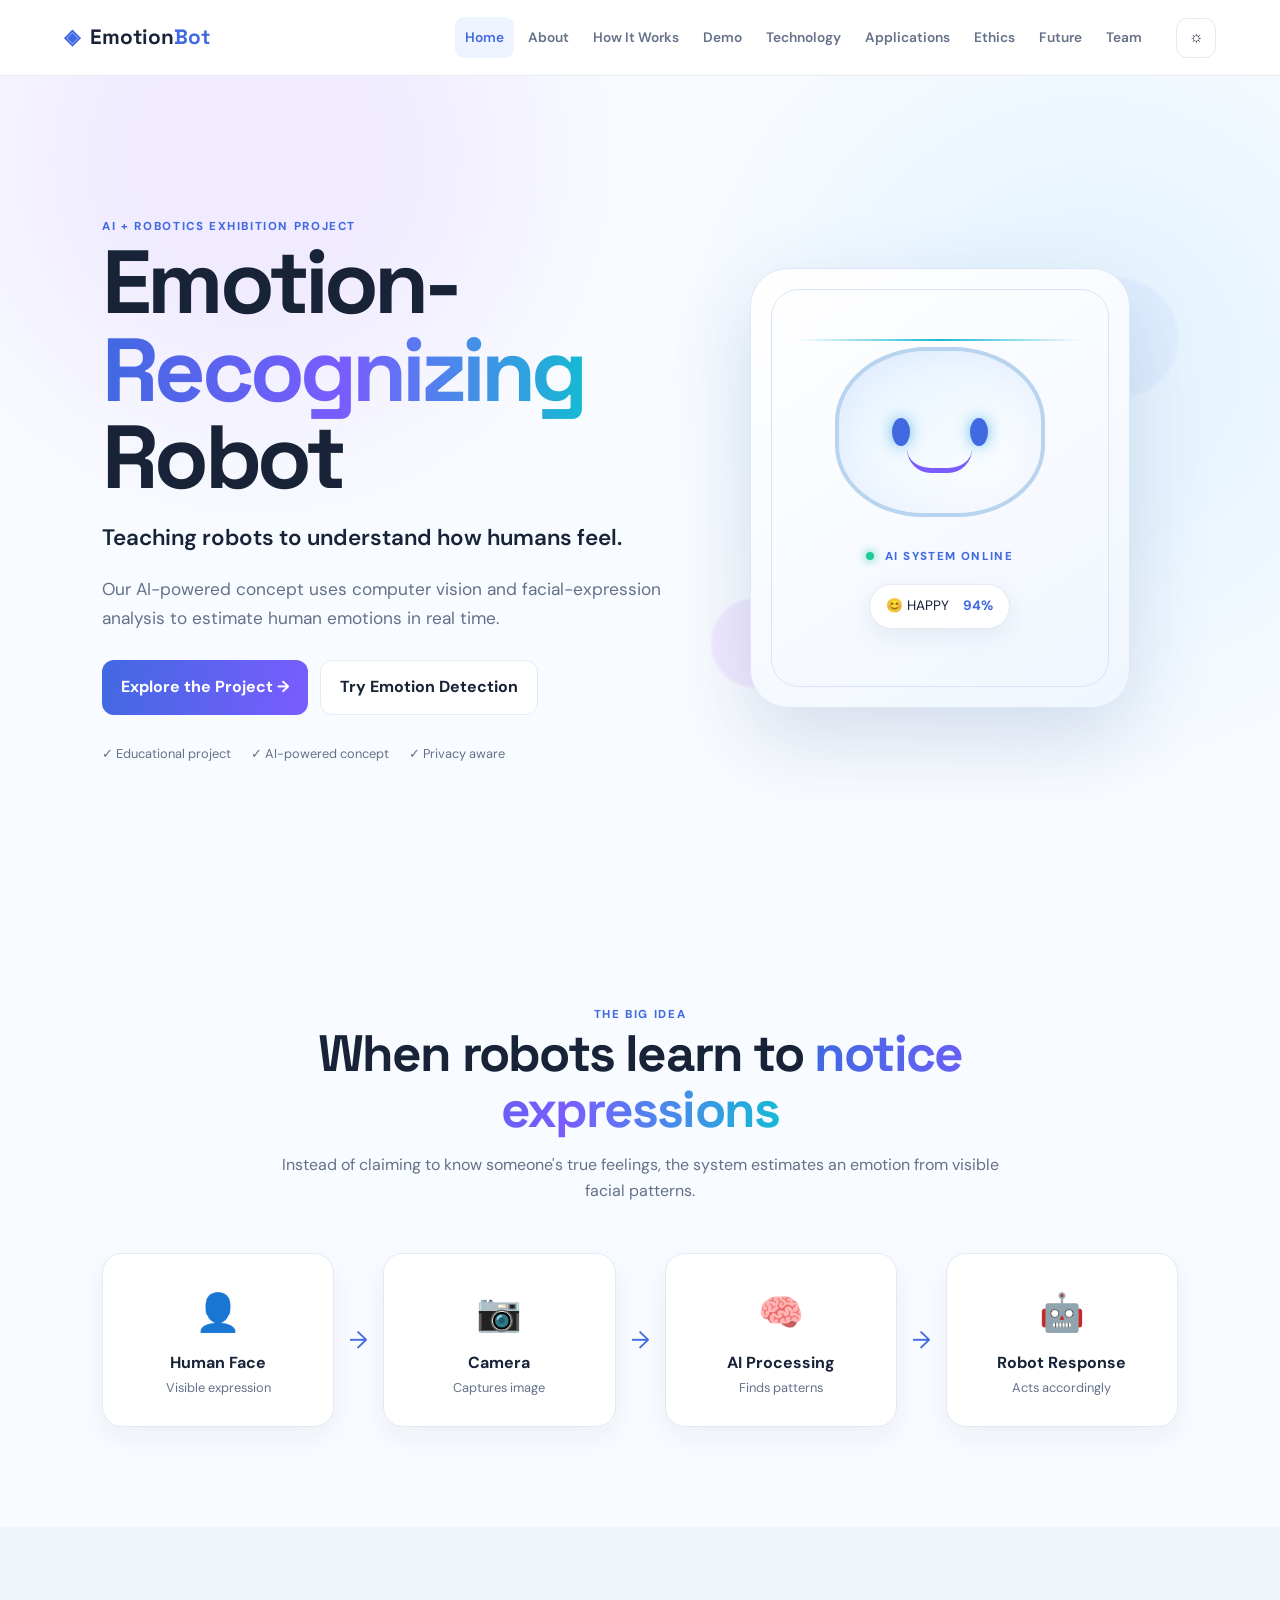
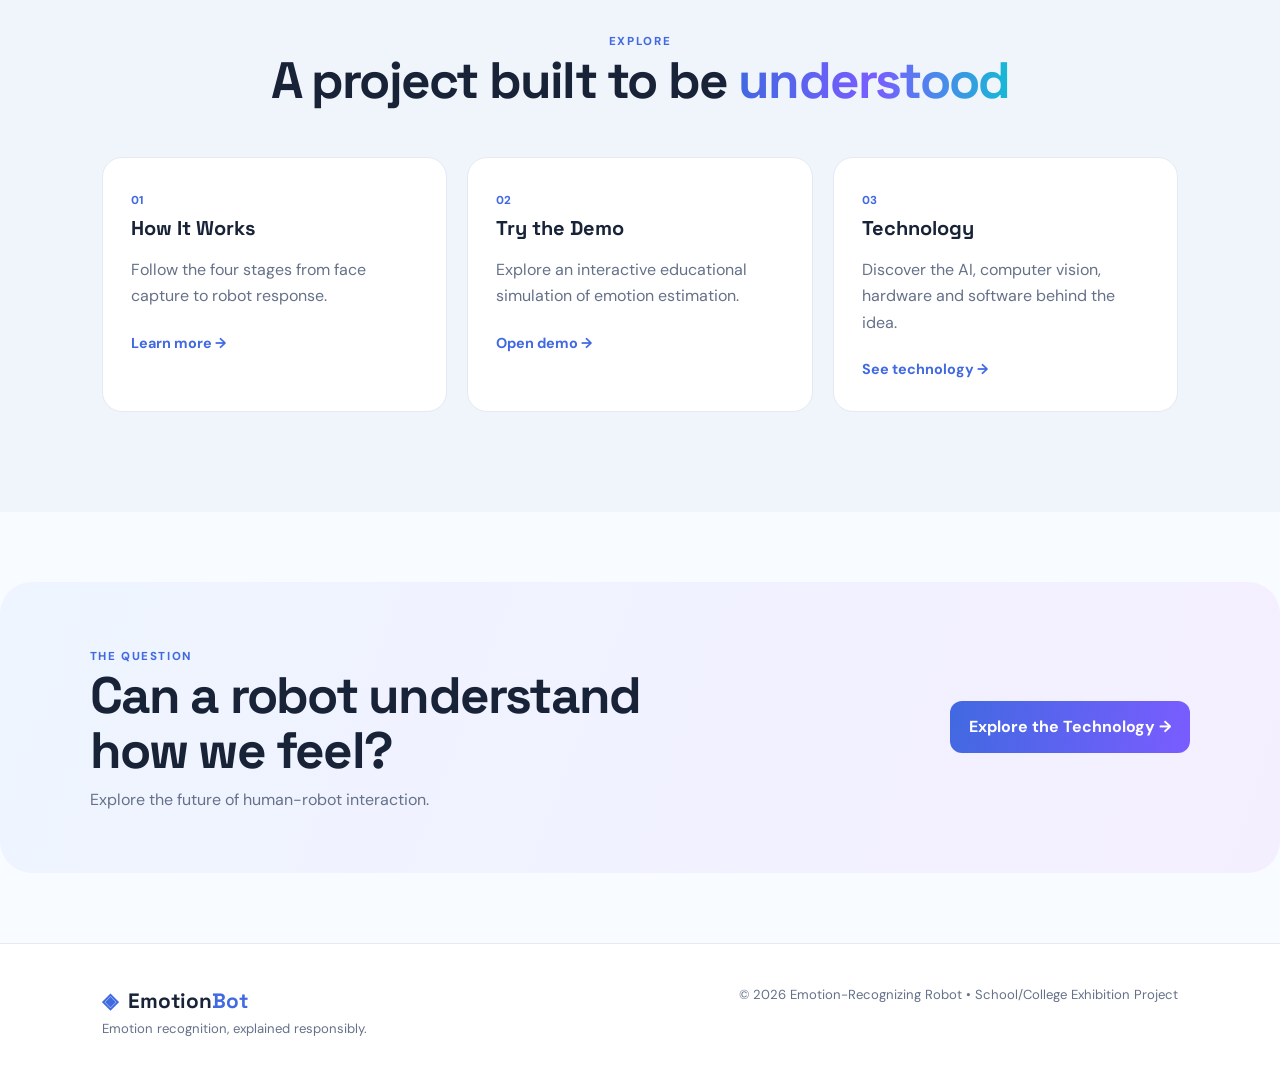
==== index.html @ 573fa881 "Add files via upload" ====
<!DOCTYPE html>
<html lang="en">
<head>
<meta charset="UTF-8">
<meta name="viewport" content="width=device-width, initial-scale=1.0">
<title>Emotion-Recognizing Robot | Home</title>
<link rel="stylesheet" href="css/style.css">
</head>
<body>
<div id="loader"><div class="loader-robot">🤖</div><p>Initializing AI system...</p></div>
<header class="navbar">
  <a class="logo" href="index.html"><span>◈</span> Emotion<span>Bot</span></a>
  <button class="menu-btn" aria-label="Open menu">☰</button>
  <nav>
    <a class="active" href="index.html">Home</a>
    <a href="about.html">About</a>
    <a href="how-it-works.html">How It Works</a>
    <a href="demo.html">Demo</a>
    <a href="technology.html">Technology</a>
    <a href="applications.html">Applications</a>
    <a href="ethics.html">Ethics</a>
    <a href="future.html">Future</a>
    <a href="team.html">Team</a>
  </nav>
  <button id="themeToggle" class="icon-btn" title="Toggle theme">☼</button>
</header>

<main>
<section class="hero">
  <div class="hero-copy reveal">
    <span class="eyebrow">AI + ROBOTICS EXHIBITION PROJECT</span>
    <h1>Emotion-<span>Recognizing</span><br>Robot</h1>
    <p class="hero-subtitle">Teaching robots to understand how humans feel.</p>
    <p>Our AI-powered concept uses computer vision and facial-expression analysis to estimate human emotions in real time.</p>
    <div class="actions">
      <a class="btn primary" href="about.html">Explore the Project →</a>
      <a class="btn secondary" href="demo.html">Try Emotion Detection</a>
    </div>
    <div class="trust-row"><span>✓ Educational project</span><span>✓ AI-powered concept</span><span>✓ Privacy aware</span></div>
  </div>
  <div class="hero-visual reveal">
    <div class="orb orb1"></div><div class="orb orb2"></div>
    <div class="robot-card">
      <div class="scan-line"></div>
      <div class="robot-face"><div class="eye"></div><div class="eye"></div><div class="mouth"></div></div>
      <div class="robot-status"><span class="pulse"></span> AI SYSTEM ONLINE</div>
      <div class="emotion-chip">😊 HAPPY <b>94%</b></div>
    </div>
  </div>
</section>

<section class="section">
  <div class="section-heading reveal"><span class="eyebrow">THE BIG IDEA</span><h2>When robots learn to <span>notice expressions</span></h2><p>Instead of claiming to know someone's true feelings, the system estimates an emotion from visible facial patterns.</p></div>
  <div class="flow reveal">
    <div class="flow-item"><div class="flow-icon">👤</div><b>Human Face</b><small>Visible expression</small></div><div class="flow-arrow">→</div>
    <div class="flow-item"><div class="flow-icon">📷</div><b>Camera</b><small>Captures image</small></div><div class="flow-arrow">→</div>
    <div class="flow-item"><div class="flow-icon">🧠</div><b>AI Processing</b><small>Finds patterns</small></div><div class="flow-arrow">→</div>
    <div class="flow-item"><div class="flow-icon">🤖</div><b>Robot Response</b><small>Acts accordingly</small></div>
  </div>
</section>

<section class="section tinted">
  <div class="section-heading reveal"><span class="eyebrow">EXPLORE</span><h2>A project built to be <span>understood</span></h2></div>
  <div class="card-grid three">
    <a class="feature-card reveal" href="how-it-works.html"><span class="card-number">01</span><h3>How It Works</h3><p>Follow the four stages from face capture to robot response.</p><span class="learn">Learn more →</span></a>
    <a class="feature-card reveal" href="demo.html"><span class="card-number">02</span><h3>Try the Demo</h3><p>Explore an interactive educational simulation of emotion estimation.</p><span class="learn">Open demo →</span></a>
    <a class="feature-card reveal" href="technology.html"><span class="card-number">03</span><h3>Technology</h3><p>Discover the AI, computer vision, hardware and software behind the idea.</p><span class="learn">See technology →</span></a>
  </div>
</section>

<section class="cta reveal">
  <div><span class="eyebrow">THE QUESTION</span><h2>Can a robot understand<br>how we feel?</h2><p>Explore the future of human-robot interaction.</p></div>
  <a class="btn primary" href="technology.html">Explore the Technology →</a>
</section>
</main>
<footer><div><a class="logo" href="index.html"><span>◈</span> Emotion<span>Bot</span></a><p>Emotion recognition, explained responsibly.</p></div><p>© 2026 Emotion-Recognizing Robot • School/College Exhibition Project</p></footer>
<button id="topBtn" class="top-btn">↑</button>
<script src="js/script.js"></script>
</body>
</html>
---- css/style.css ----
@import url('https://fonts.googleapis.com/css2?family=DM+Sans:wght@400;500;600;700&family=Space+Grotesk:wght@500;600;700&display=swap');
:root{--bg:#f8fbff;--surface:#fff;--text:#182338;--muted:#657189;--line:#e4eaf3;--primary:#4169e1;--secondary:#7a5cff;--cyan:#16b9d4;--soft:#eef4ff;--shadow:0 18px 50px rgba(34,57,92,.10)}
*{box-sizing:border-box;margin:0;padding:0}html{scroll-behavior:smooth}body{font-family:'DM Sans',sans-serif;background:var(--bg);color:var(--text);line-height:1.65}a{text-decoration:none;color:inherit}button{font:inherit}h1,h2,h3,.logo{font-family:'Space Grotesk',sans-serif}h1{font-size:clamp(3rem,7vw,6.3rem);line-height:.98;letter-spacing:-.055em}h2{font-size:clamp(2rem,4vw,3.3rem);line-height:1.08;letter-spacing:-.035em}h3{font-size:1.25rem}.logo{font-weight:700;font-size:1.3rem;white-space:nowrap}.logo span:first-child{color:var(--primary);margin-right:5px}.logo span:last-child{color:var(--primary)}.navbar{height:76px;background:rgba(255,255,255,.88);backdrop-filter:blur(15px);border-bottom:1px solid var(--line);display:flex;align-items:center;gap:24px;padding:0 5%;position:sticky;top:0;z-index:50}.navbar nav{display:flex;gap:4px;align-items:center;margin-left:auto}.navbar nav a{font-size:.86rem;font-weight:600;padding:9px 10px;border-radius:9px;color:var(--muted)}.navbar nav a:hover,.navbar nav a.active{color:var(--primary);background:var(--soft)}.icon-btn,.menu-btn{border:1px solid var(--line);background:var(--surface);width:40px;height:40px;border-radius:11px;cursor:pointer;color:var(--text)}.menu-btn{display:none}.hero{min-height:calc(100vh - 76px);display:grid;grid-template-columns:1.08fr .92fr;align-items:center;gap:40px;padding:75px 8%;overflow:hidden;background:radial-gradient(circle at 85% 35%,#e8f5ff 0 12%,transparent 35%),radial-gradient(circle at 20% 10%,#f0ebff 0 10%,transparent 30%)}.hero h1 span,.page-hero h1 span,h2 span{background:linear-gradient(90deg,var(--primary),var(--secondary),var(--cyan));-webkit-background-clip:text;color:transparent}.hero-copy>p{max-width:650px;color:var(--muted);font-size:1.08rem;margin:18px 0}.hero-subtitle{font-size:1.4rem!important;color:var(--text)!important;font-weight:600}.eyebrow{font-size:.72rem;font-weight:800;letter-spacing:.14em;color:var(--primary);display:inline-block}.actions{display:flex;gap:12px;flex-wrap:wrap;margin:28px 0}.btn{display:inline-flex;align-items:center;justify-content:center;padding:13px 19px;border-radius:12px;font-weight:700;border:1px solid var(--line);transition:.25s}.btn:hover{transform:translateY(-3px);box-shadow:var(--shadow)}.btn.primary{background:linear-gradient(100deg,var(--primary),var(--secondary));color:white;border:0}.btn.secondary{background:white;color:var(--text)}.trust-row{display:flex;gap:20px;flex-wrap:wrap;font-size:.8rem;color:var(--muted)}.hero-visual{min-height:500px;display:grid;place-items:center;position:relative}.robot-card{width:min(380px,85%);height:440px;background:linear-gradient(145deg,#fff,#f0f6ff);border:1px solid #dce7f7;border-radius:38px;box-shadow:0 30px 80px rgba(57,86,145,.18);position:relative;display:flex;flex-direction:column;align-items:center;justify-content:center;overflow:hidden}.robot-card:before{content:'';position:absolute;inset:20px;border:1px solid #d8e4f5;border-radius:28px}.scan-line{position:absolute;top:70px;width:75%;height:2px;background:linear-gradient(90deg,transparent,var(--cyan),transparent);animation:scan 3s infinite}.robot-face{width:210px;height:170px;border-radius:44% 44% 42% 42%;background:linear-gradient(145deg,#e6f3ff,#fff);border:4px solid #b8d4ef;display:flex;align-items:center;justify-content:center;gap:60px;position:relative;box-shadow:inset 0 0 40px rgba(65,105,225,.08)}.eye{width:18px;height:28px;border-radius:50%;background:var(--primary);box-shadow:0 0 15px #6bbde9}.mouth{position:absolute;width:65px;height:24px;border-bottom:5px solid var(--secondary);border-radius:0 0 50px 50px;bottom:40px}.robot-status{margin-top:30px;color:var(--primary);font-size:.72rem;font-weight:800;letter-spacing:.12em}.pulse{display:inline-block;width:8px;height:8px;background:#20c997;border-radius:50%;margin-right:7px;box-shadow:0 0 10px #20c997}.emotion-chip{margin-top:18px;background:white;border:1px solid var(--line);padding:10px 16px;border-radius:99px;box-shadow:0 8px 25px rgba(30,60,100,.08);font-size:.85rem}.emotion-chip b{color:var(--primary);margin-left:10px}.orb{position:absolute;border-radius:50%;filter:blur(1px);opacity:.55}.orb1{width:120px;height:120px;background:#d9e9ff;right:0;top:40px}.orb2{width:90px;height:90px;background:#eadcff;left:10px;bottom:50px}.section{padding:100px 8%;max-width:1500px;margin:auto}.tinted{max-width:none;background:#f0f5fc}.section-heading{text-align:center;max-width:760px;margin:0 auto 48px}.section-heading p{color:var(--muted);margin-top:15px}.flow{display:grid;grid-template-columns:1fr auto 1fr auto 1fr auto 1fr;align-items:center;gap:15px}.flow-item{text-align:center;background:white;border:1px solid var(--line);padding:28px 15px;border-radius:20px;box-shadow:0 10px 30px rgba(40,70,110,.06)}.flow-icon{font-size:2.3rem;margin-bottom:8px}.flow-item small{display:block;color:var(--muted);font-size:.8rem}.flow-arrow{font-size:1.5rem;color:var(--primary)}.card-grid{display:grid;gap:20px}.three{grid-template-columns:repeat(3,1fr)}.feature-card,.application-card{background:white;border:1px solid var(--line);border-radius:20px;padding:28px;transition:.25s}.feature-card:hover,.application-card:hover{transform:translateY(-6px);box-shadow:var(--shadow)}.card-number{color:var(--primary);font-size:.72rem;font-weight:800}.feature-card p,.application-card p{color:var(--muted);margin:12px 0 20px}.learn{font-weight:700;color:var(--primary);font-size:.9rem}.cta{max-width:1300px;margin:70px auto;padding:60px 7%;border-radius:32px;background:linear-gradient(110deg,#eef5ff,#f4efff);display:flex;align-items:center;justify-content:space-between;gap:30px}.cta p{color:var(--muted);margin-top:8px}.cta.compact{margin:0}.page-hero{padding:100px 8% 75px;text-align:center;background:radial-gradient(circle at 50% 0,#edf5ff,transparent 55%)}.page-hero p{max-width:700px;margin:20px auto 0;color:var(--muted);font-size:1.08rem}.two-col{display:grid;grid-template-columns:1fr 1fr;gap:70px;align-items:center}.illustration-panel{height:400px;border-radius:30px;background:linear-gradient(145deg,#edf7ff,#f5f0ff);display:grid;place-items:center;position:relative}.face-large{width:210px;height:210px;border:6px solid #8db8e0;border-radius:50%;font-size:9rem;color:var(--secondary);display:grid;place-items:center;line-height:.6}.face-label{position:absolute;bottom:25px;font-size:.7rem;letter-spacing:.15em;color:var(--primary);font-weight:800}.content p{color:var(--muted);margin:15px 0}.mini-stats{display:flex;gap:35px;margin-top:30px}.mini-stats b{display:block;font-size:2rem;color:var(--primary)}.mini-stats small{color:var(--muted)}.emotion-grid,.future-grid,.team-grid,.hardware-grid,.tech-grid{display:grid;grid-template-columns:repeat(3,1fr);gap:18px}.emotion-card,.future-card,.team-card,.tech-card{background:white;border:1px solid var(--line);padding:25px;border-radius:20px;transition:.25s}.emotion-card:hover,.future-card:hover,.team-card:hover,.tech-card:hover{transform:translateY(-5px);box-shadow:var(--shadow)}.emotion-card i{font-style:normal;font-size:2.5rem}.emotion-card p,.future-card p,.tech-card p,.team-card span{color:var(--muted);font-size:.9rem}.timeline{max-width:850px;margin:auto;position:relative}.timeline:before{content:'';position:absolute;left:42px;top:20px;bottom:20px;width:2px;background:linear-gradient(var(--primary),var(--secondary),var(--cyan))}.timeline-step{position:relative;display:grid;grid-template-columns:85px 1fr;gap:25px;padding:20px 0 50px}.step-icon{width:85px;height:85px;border-radius:24px;background:white;border:1px solid var(--line);display:grid;place-items:center;font-size:2rem;z-index:1;box-shadow:0 10px 25px rgba(40,70,110,.08)}.timeline-step span{font-size:.7rem;color:var(--primary);font-weight:800;letter-spacing:.12em}.timeline-step p{color:var(--muted);margin-top:8px}.system-flow{display:flex;justify-content:center;align-items:center;gap:15px;flex-wrap:wrap}.system-flow span{padding:14px 18px;border-radius:99px;background:white;border:1px solid var(--line);font-weight:700}.system-flow b{color:var(--primary)}.demo-layout{display:grid;grid-template-columns:1.15fr .85fr;gap:30px;align-items:stretch}.camera-box{background:#17243b;border-radius:28px;padding:18px;color:white;min-height:520px;box-shadow:var(--shadow)}.camera-top,.camera-bottom{display:flex;justify-content:space-between;font-size:.7rem;letter-spacing:.1em;padding:8px;color:#b8c9e8}.camera-top span:first-child{color:#62e1d0}.camera-view{height:410px;border-radius:20px;background:linear-gradient(145deg,#253858,#101b30);position:relative;display:grid;place-items:center;overflow:hidden}.camera-grid{position:absolute;inset:0;background-image:linear-gradient(rgba(255,255,255,.05) 1px,transparent 1px),linear-gradient(90deg,rgba(255,255,255,.05) 1px,transparent 1px);background-size:35px 35px}.face-frame{width:250px;height:300px;border:2px dashed #72dbe5;border-radius:46%;display:grid;place-items:center;position:relative;z-index:2}.demo-face{width:150px;height:190px;border-radius:48%;background:#dceaf7;position:relative;box-shadow:0 0 45px rgba(90,210,230,.2)}.demo-eye{position:absolute;width:13px;height:20px;background:#4169e1;border-radius:50%;top:65px}.demo-eye:first-child{left:40px}.demo-eye:nth-child(2){right:40px}.demo-mouth{position:absolute;width:50px;height:20px;border-bottom:4px solid #7a5cff;border-radius:0 0 50px 50px;left:50px;top:110px}.demo-panel{background:white;border:1px solid var(--line);border-radius:28px;padding:30px}.detected{display:flex;gap:18px;align-items:center;margin:25px 0}.detected>span{font-size:3.5rem}.detected small,.response-box small{color:var(--muted)}.detected h2{font-size:2rem}.confidence>div:first-child{display:flex;justify-content:space-between}.confidence b{color:var(--primary)}.bar{height:10px;background:#e8edf5;border-radius:99px;margin:10px 0 20px;overflow:hidden}.bar i{display:block;height:100%;background:linear-gradient(90deg,var(--primary),var(--secondary));border-radius:99px;transition:.4s}.notice{font-size:.78rem;color:var(--muted);background:#f5f8fc;padding:12px;border-radius:12px}.demo-emotions{display:grid;grid-template-columns:1fr 1fr;gap:10px;margin-top:18px}.demo-emotions button{border:1px solid var(--line);background:white;border-radius:12px;padding:10px;cursor:pointer;text-align:left;font-weight:700}.demo-emotions button:hover,.demo-emotions button.selected{border-color:var(--primary);background:var(--soft);color:var(--primary)}.response-box{max-width:800px;margin:auto;background:white;border:1px solid var(--line);padding:30px;border-radius:25px;display:flex;gap:20px;align-items:center}.response-emoji{font-size:3.2rem}.tech-card>b{display:inline-grid;place-items:center;width:44px;height:44px;border-radius:13px;background:var(--soft);color:var(--primary);margin-bottom:16px}.hardware-grid{grid-template-columns:repeat(4,1fr)}.hardware-grid>div{text-align:center;background:white;border:1px solid var(--line);border-radius:18px;padding:24px;font-size:2rem}.hardware-grid b,.hardware-grid small{display:block}.hardware-grid b{font-size:1rem;margin-top:8px}.hardware-grid small{font-size:.75rem;color:var(--muted)}.application-card{font-size:2rem}.application-card h3{margin-top:12px}.callout{max-width:850px;margin:auto;background:#fff;border-left:5px solid var(--primary);padding:25px;border-radius:16px;box-shadow:var(--shadow)}.privacy-card{display:grid;grid-template-columns:110px 1fr;gap:30px;max-width:1000px;margin:auto;padding:35px;border-radius:28px;background:linear-gradient(120deg,#edf6ff,#f5efff);border:1px solid #dbe6f6}.privacy-icon{width:90px;height:90px;border-radius:25px;background:white;display:grid;place-items:center;font-size:2.5rem}.privacy-card p{color:var(--muted);margin-top:12px}.principles{display:grid;grid-template-columns:repeat(4,1fr);gap:18px;margin-top:25px}.principle{background:white;border:1px solid var(--line);border-radius:20px;padding:23px}.principle>b{color:var(--primary);font-size:.75rem}.principle p{color:var(--muted);font-size:.9rem;margin-top:8px}.future-card span{font-size:2.3rem}.team-grid{grid-template-columns:repeat(4,1fr)}.team-card{text-align:center}.avatar{width:90px;height:90px;border-radius:50%;background:linear-gradient(135deg,#eaf4ff,#f0eaff);display:grid;place-items:center;font-size:2.5rem;margin:0 auto 15px}.team-card p{color:var(--primary);font-weight:700}.team-card span{display:block;margin-top:7px}footer{border-top:1px solid var(--line);padding:40px 8%;display:flex;justify-content:space-between;gap:30px;color:var(--muted);font-size:.82rem;background:white}footer .logo{color:var(--text)}#loader{position:fixed;inset:0;background:#f8fbff;z-index:1000;display:grid;place-items:center;align-content:center;transition:opacity .4s}.loader-robot{font-size:4rem;animation:bob 1s infinite}.top-btn{position:fixed;right:22px;bottom:22px;width:44px;height:44px;border:0;border-radius:13px;background:var(--text);color:white;display:none;cursor:pointer;z-index:30}.reveal{opacity:0;transform:translateY(20px);transition:.7s ease}.reveal.visible{opacity:1;transform:none}@keyframes scan{0%,100%{transform:translateY(-50px);opacity:0}50%{transform:translateY(280px);opacity:1}}@keyframes bob{50%{transform:translateY(-10px)}}body.dark{--bg:#111827;--surface:#182235;--text:#f2f6ff;--muted:#a9b5ca;--line:#2a3850;--soft:#202f49}body.dark .navbar,body.dark footer,body.dark .feature-card,body.dark .application-card,body.dark .emotion-card,body.dark .future-card,body.dark .team-card,body.dark .tech-card,body.dark .principle,body.dark .flow-item,body.dark .demo-panel,body.dark .response-box,body.dark .hardware-grid>div,body.dark .step-icon,body.dark .btn.secondary,body.dark .emotion-chip{background:var(--surface)}body.dark .robot-card,body.dark .illustration-panel{background:linear-gradient(145deg,#1a2940,#20243d)}body.dark .page-hero,body.dark .hero{background:radial-gradient(circle at 50% 0,#1b2c48,transparent 55%)}body.dark #loader{background:#111827}
@media(max-width:1050px){.navbar nav{display:none}.menu-btn{display:block;margin-left:auto}.navbar nav.open{display:flex;position:absolute;top:76px;left:0;right:0;background:var(--surface);padding:15px;flex-direction:column;border-bottom:1px solid var(--line)}.navbar nav.open a{width:100%;text-align:center}.hero{grid-template-columns:1fr}.hero-visual{min-height:430px}.three,.emotion-grid,.future-grid,.tech-grid{grid-template-columns:repeat(2,1fr)}.hardware-grid{grid-template-columns:repeat(2,1fr)}.team-grid{grid-template-columns:repeat(2,1fr)}.principles{grid-template-columns:repeat(2,1fr)}}
@media(max-width:700px){h1{font-size:3.1rem}.hero,.section{padding:70px 6%}.page-hero{padding:75px 6% 55px}.hero-visual{min-height:390px}.robot-card{height:380px}.robot-face{width:175px;height:145px}.flow,.two-col,.demo-layout{grid-template-columns:1fr}.flow-arrow{transform:rotate(90deg);text-align:center}.three,.emotion-grid,.future-grid,.tech-grid,.hardware-grid,.team-grid,.principles{grid-template-columns:1fr}.cta{margin:50px 6%;padding:40px 7%;display:block}.cta .btn{margin-top:22px}.timeline:before{left:31px}.timeline-step{grid-template-columns:65px 1fr}.step-icon{width:65px;height:65px}.privacy-card{grid-template-columns:1fr}.system-flow b{transform:rotate(90deg)}footer{display:block}footer>p{margin-top:15px}.trust-row{gap:8px;flex-direction:column}}
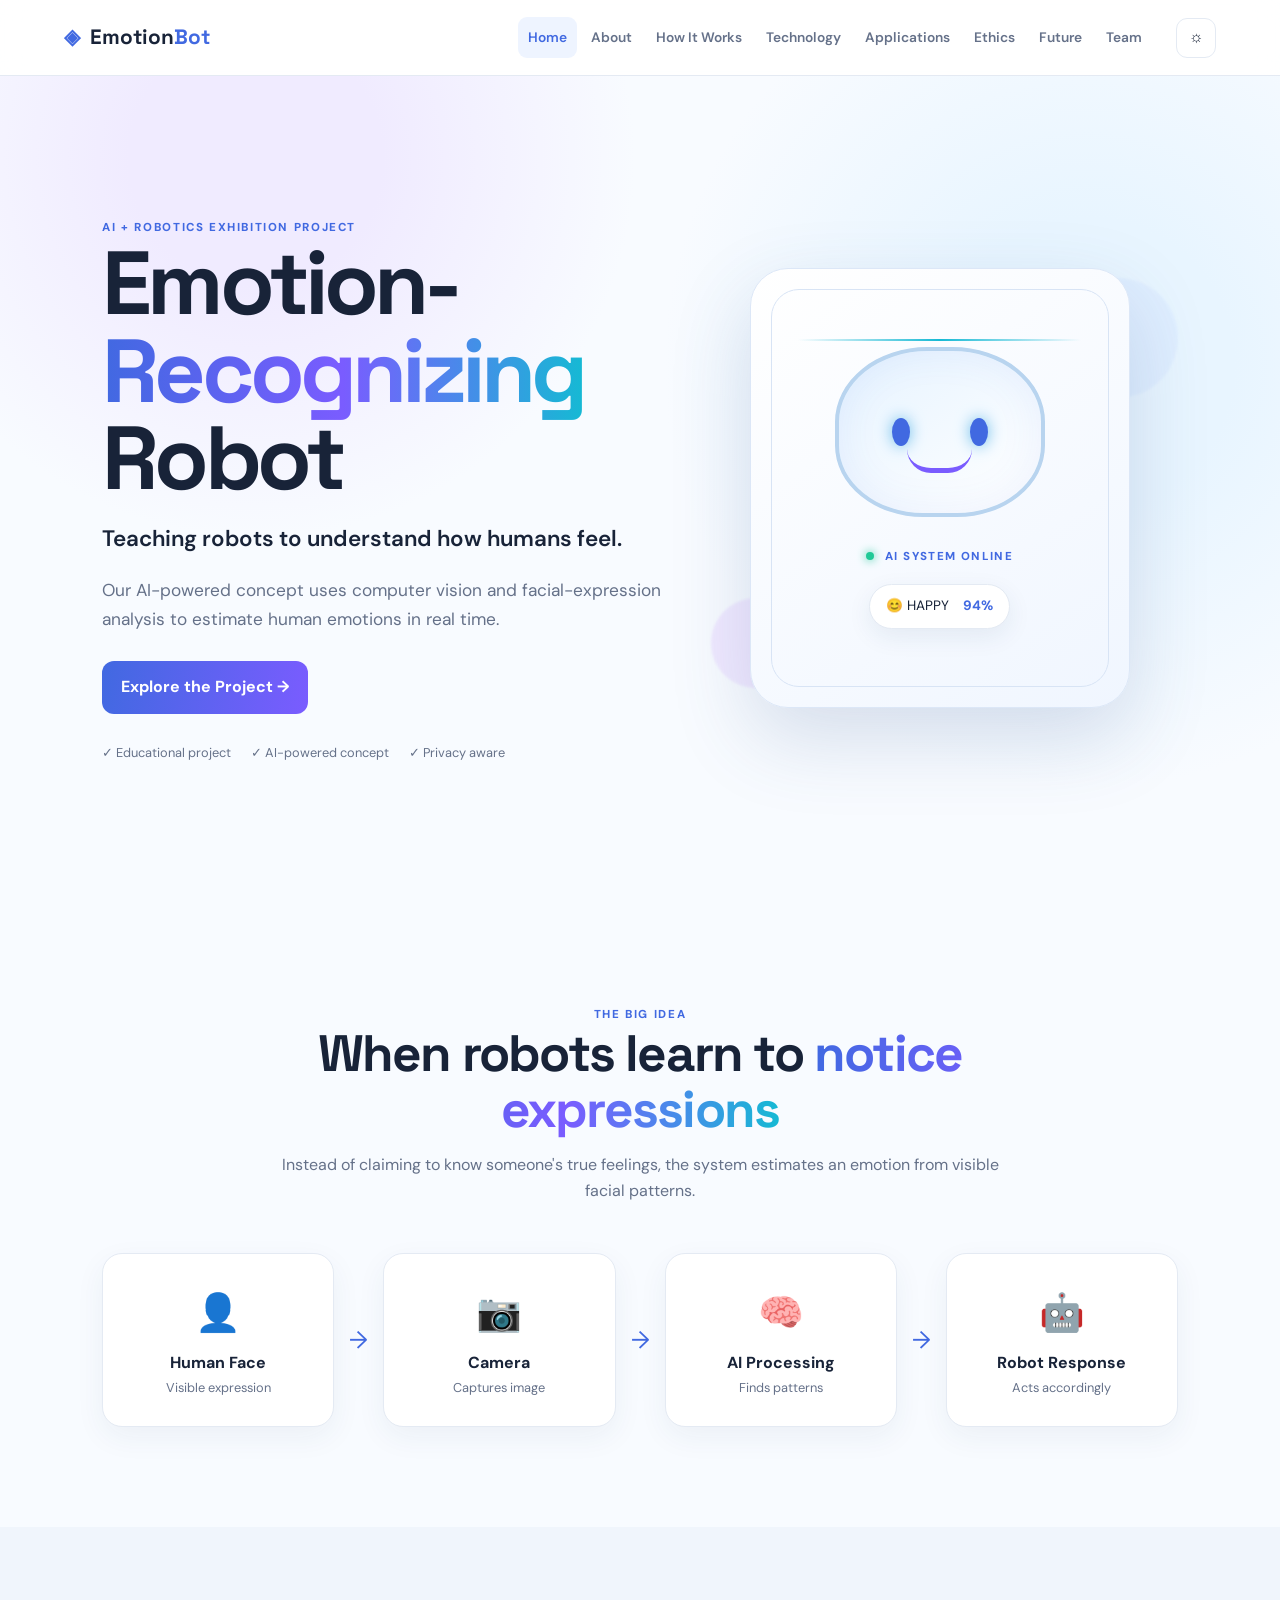
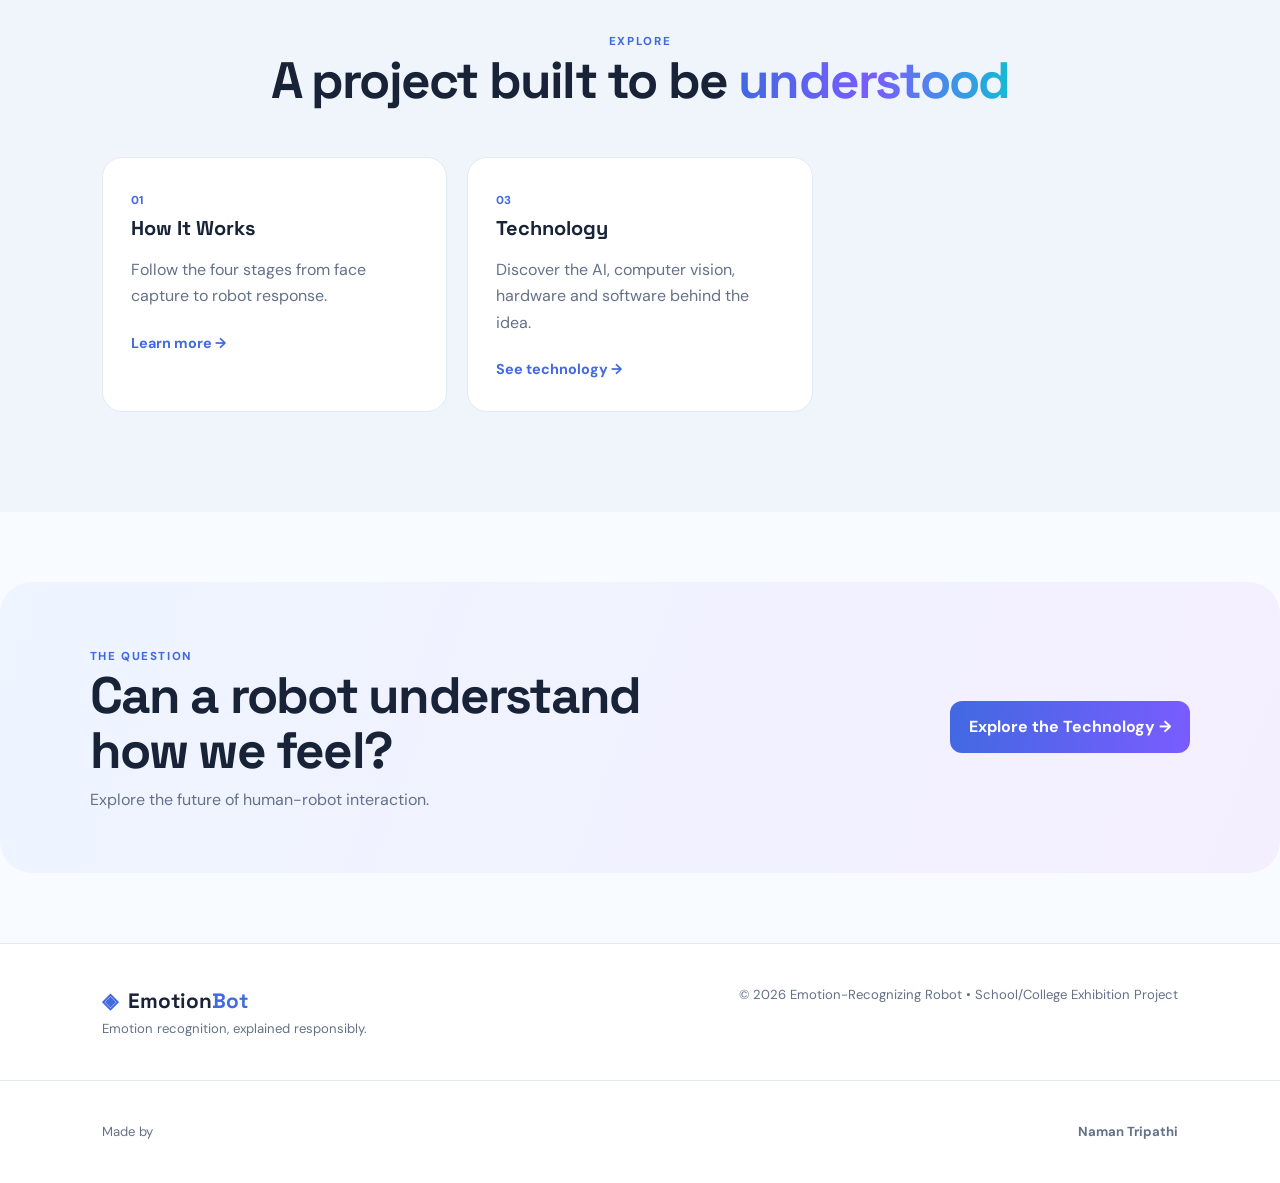
==== commit 57f8acc1: "Add files via upload" ====
--- a/index.html
+++ b/index.html
@@ -15,8 +15,7 @@
     <a class="active" href="index.html">Home</a>
     <a href="about.html">About</a>
     <a href="how-it-works.html">How It Works</a>
-    <a href="demo.html">Demo</a>
-    <a href="technology.html">Technology</a>
+<a href="technology.html">Technology</a>
     <a href="applications.html">Applications</a>
     <a href="ethics.html">Ethics</a>
     <a href="future.html">Future</a>
@@ -34,8 +33,7 @@
     <p>Our AI-powered concept uses computer vision and facial-expression analysis to estimate human emotions in real time.</p>
     <div class="actions">
       <a class="btn primary" href="about.html">Explore the Project →</a>
-      <a class="btn secondary" href="demo.html">Try Emotion Detection</a>
-    </div>
+</div>
     <div class="trust-row"><span>✓ Educational project</span><span>✓ AI-powered concept</span><span>✓ Privacy aware</span></div>
   </div>
   <div class="hero-visual reveal">
@@ -63,8 +61,7 @@
   <div class="section-heading reveal"><span class="eyebrow">EXPLORE</span><h2>A project built to be <span>understood</span></h2></div>
   <div class="card-grid three">
     <a class="feature-card reveal" href="how-it-works.html"><span class="card-number">01</span><h3>How It Works</h3><p>Follow the four stages from face capture to robot response.</p><span class="learn">Learn more →</span></a>
-    <a class="feature-card reveal" href="demo.html"><span class="card-number">02</span><h3>Try the Demo</h3><p>Explore an interactive educational simulation of emotion estimation.</p><span class="learn">Open demo →</span></a>
-    <a class="feature-card reveal" href="technology.html"><span class="card-number">03</span><h3>Technology</h3><p>Discover the AI, computer vision, hardware and software behind the idea.</p><span class="learn">See technology →</span></a>
+<a class="feature-card reveal" href="technology.html"><span class="card-number">03</span><h3>Technology</h3><p>Discover the AI, computer vision, hardware and software behind the idea.</p><span class="learn">See technology →</span></a>
   </div>
 </section>
 
@@ -76,5 +73,10 @@
 <footer><div><a class="logo" href="index.html"><span>◈</span> Emotion<span>Bot</span></a><p>Emotion recognition, explained responsibly.</p></div><p>© 2026 Emotion-Recognizing Robot • School/College Exhibition Project</p></footer>
 <button id="topBtn" class="top-btn">↑</button>
 <script src="js/script.js"></script>
+
+<footer class="creator-footer">
+    Made by <strong>Naman Tripathi</strong>
+</footer>
+
 </body>
 </html>
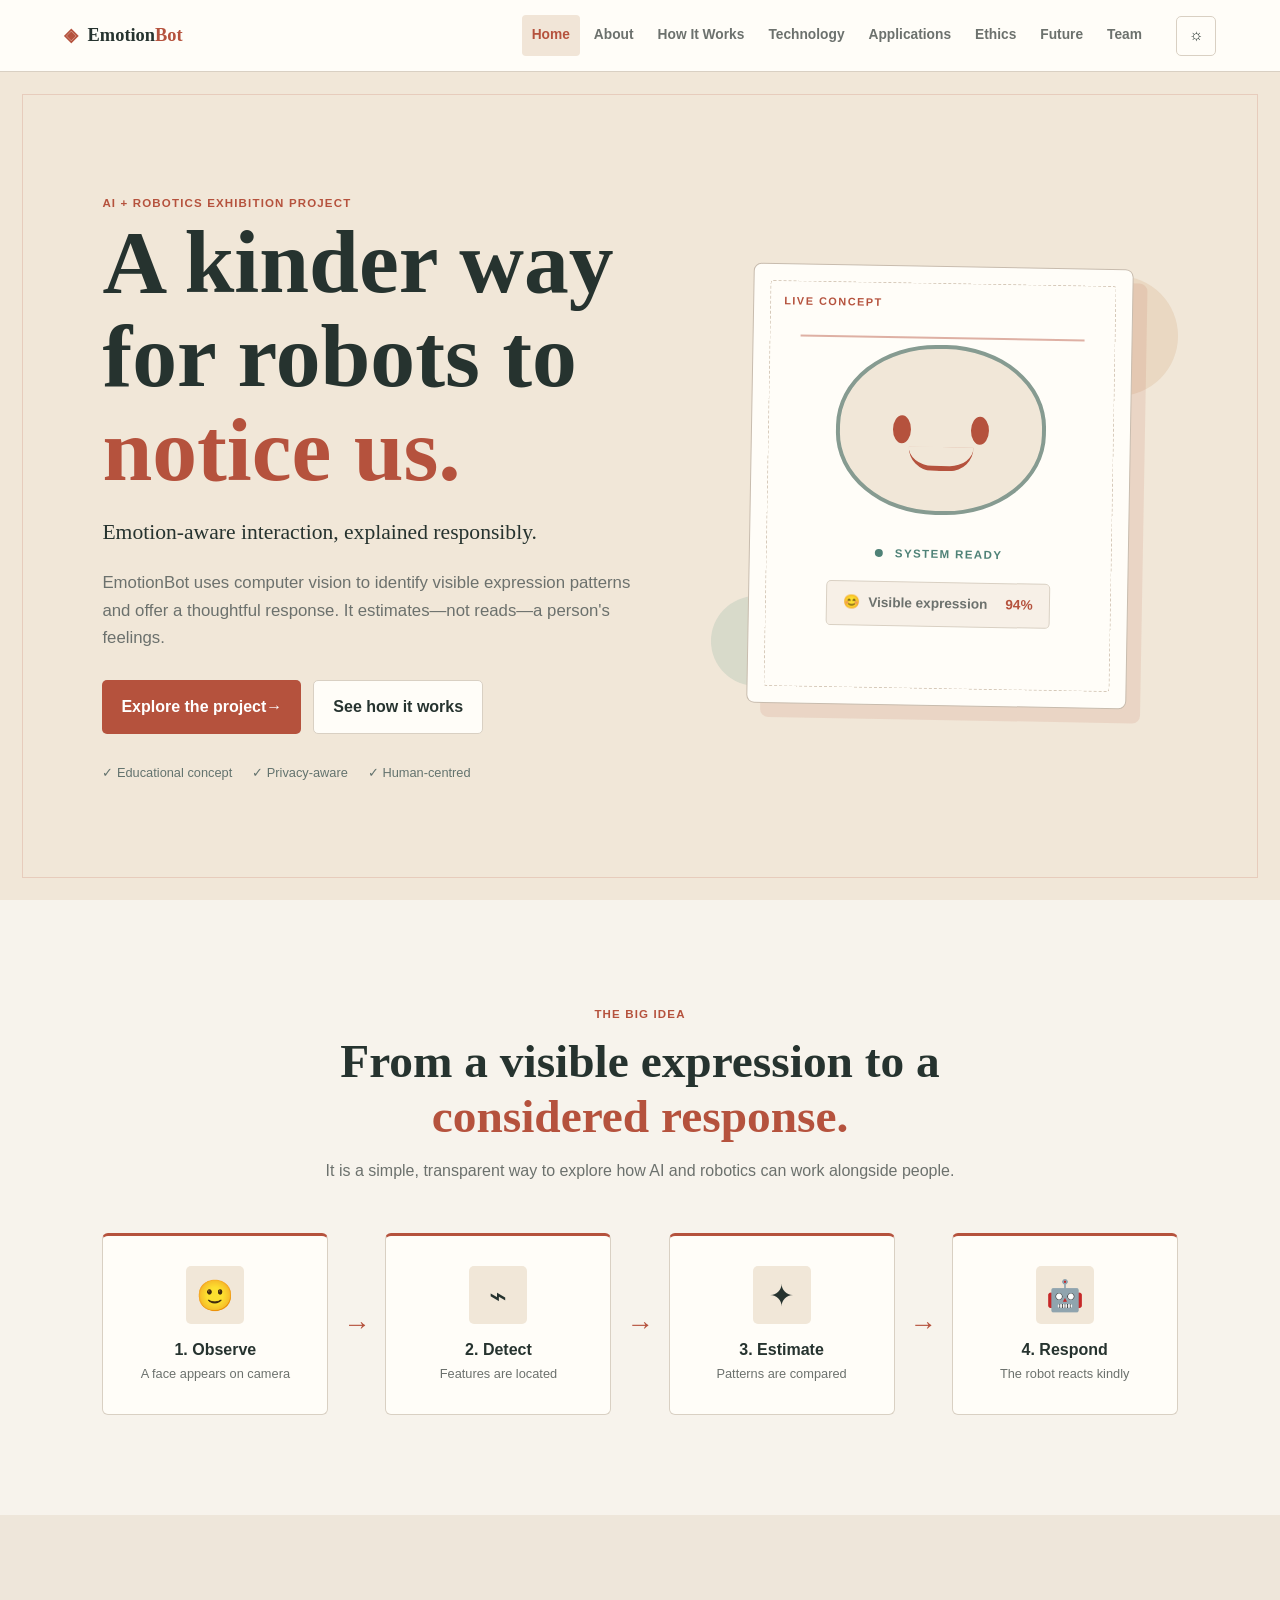
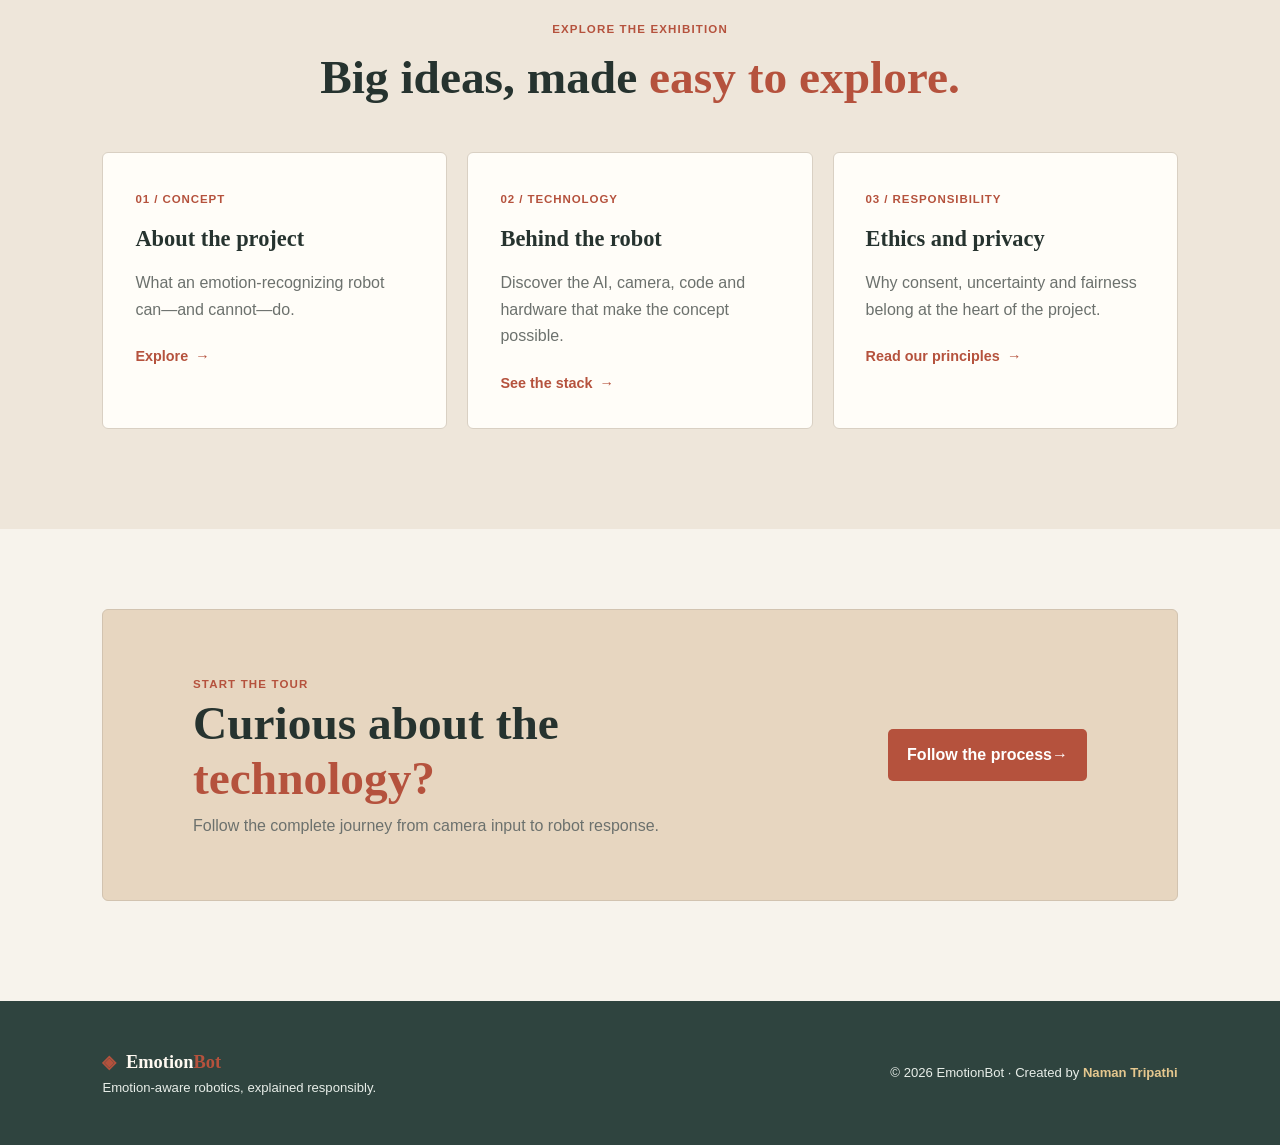
==== commit 45aadbcb: "Add files via upload" ====
--- a/index.html
+++ b/index.html
@@ -1,82 +1,89 @@
 <!DOCTYPE html>
 <html lang="en">
 <head>
-<meta charset="UTF-8">
-<meta name="viewport" content="width=device-width, initial-scale=1.0">
-<title>Emotion-Recognizing Robot | Home</title>
-<link rel="stylesheet" href="css/style.css">
+  <meta charset="UTF-8">
+  <meta name="viewport" content="width=device-width, initial-scale=1.0">
+  <meta name="description" content="An interactive school exhibition project exploring responsible emotion-aware robotics.">
+  <title>EmotionBot | Emotion-Aware Robotics</title>
+  <link rel="stylesheet" href="css/style.css">
 </head>
-<body>
-<div id="loader"><div class="loader-robot">🤖</div><p>Initializing AI system...</p></div>
-<header class="navbar">
-  <a class="logo" href="index.html"><span>◈</span> Emotion<span>Bot</span></a>
-  <button class="menu-btn" aria-label="Open menu">☰</button>
-  <nav>
-    <a class="active" href="index.html">Home</a>
-    <a href="about.html">About</a>
-    <a href="how-it-works.html">How It Works</a>
-<a href="technology.html">Technology</a>
-    <a href="applications.html">Applications</a>
-    <a href="ethics.html">Ethics</a>
-    <a href="future.html">Future</a>
-    <a href="team.html">Team</a>
-  </nav>
-  <button id="themeToggle" class="icon-btn" title="Toggle theme">☼</button>
-</header>
+<body class="home-page">
+  <div id="loader" aria-live="polite"><div class="loader-robot">🤖</div><p>Starting EmotionBot…</p></div>
+  <header class="navbar">
+    <a class="logo" href="index.html" aria-label="EmotionBot home"><span>◈</span> Emotion<span>Bot</span></a>
+    <button class="menu-btn" type="button" aria-label="Open navigation menu" aria-expanded="false">☰</button>
+    <nav aria-label="Main navigation">
+      <a class="active" href="index.html" aria-current="page">Home</a>
+      <a href="about.html">About</a>
+      <a href="how-it-works.html">How It Works</a>
+      <a href="technology.html">Technology</a>
+      <a href="applications.html">Applications</a>
+      <a href="ethics.html">Ethics</a>
+      <a href="future.html">Future</a>
+      <a href="team.html">Team</a>
+    </nav>
+    <button id="themeToggle" class="icon-btn" type="button" aria-label="Toggle colour theme">☼</button>
+  </header>
 
-<main>
-<section class="hero">
-  <div class="hero-copy reveal">
-    <span class="eyebrow">AI + ROBOTICS EXHIBITION PROJECT</span>
-    <h1>Emotion-<span>Recognizing</span><br>Robot</h1>
-    <p class="hero-subtitle">Teaching robots to understand how humans feel.</p>
-    <p>Our AI-powered concept uses computer vision and facial-expression analysis to estimate human emotions in real time.</p>
-    <div class="actions">
-      <a class="btn primary" href="about.html">Explore the Project →</a>
-</div>
-    <div class="trust-row"><span>✓ Educational project</span><span>✓ AI-powered concept</span><span>✓ Privacy aware</span></div>
-  </div>
-  <div class="hero-visual reveal">
-    <div class="orb orb1"></div><div class="orb orb2"></div>
-    <div class="robot-card">
-      <div class="scan-line"></div>
-      <div class="robot-face"><div class="eye"></div><div class="eye"></div><div class="mouth"></div></div>
-      <div class="robot-status"><span class="pulse"></span> AI SYSTEM ONLINE</div>
-      <div class="emotion-chip">😊 HAPPY <b>94%</b></div>
-    </div>
-  </div>
-</section>
+  <main>
+    <section class="hero">
+      <div class="hero-copy reveal">
+        <span class="eyebrow">AI + ROBOTICS EXHIBITION PROJECT</span>
+        <h1>A kinder way for robots to <span>notice us.</span></h1>
+        <p class="hero-subtitle">Emotion-aware interaction, explained responsibly.</p>
+        <p>EmotionBot uses computer vision to identify visible expression patterns and offer a thoughtful response. It estimates—not reads—a person's feelings.</p>
+        <div class="actions">
+          <a class="btn primary" href="about.html">Explore the project <span aria-hidden="true">→</span></a>
+          <a class="btn secondary" href="how-it-works.html">See how it works</a>
+        </div>
+        <div class="trust-row"><span>✓ Educational concept</span><span>✓ Privacy-aware</span><span>✓ Human-centred</span></div>
+      </div>
+      <div class="hero-visual reveal" aria-label="Illustration of a friendly robot analysing a happy expression" role="img">
+        <div class="orb orb1"></div><div class="orb orb2"></div>
+        <div class="robot-card">
+          <span class="robot-tag">LIVE CONCEPT</span>
+          <div class="scan-line"></div>
+          <div class="robot-face"><div class="eye"></div><div class="eye"></div><div class="mouth"></div></div>
+          <div class="robot-status"><span class="pulse"></span> SYSTEM READY</div>
+          <div class="emotion-chip">😊 <span>Visible expression</span><b>94%</b></div>
+        </div>
+      </div>
+    </section>
 
-<section class="section">
-  <div class="section-heading reveal"><span class="eyebrow">THE BIG IDEA</span><h2>When robots learn to <span>notice expressions</span></h2><p>Instead of claiming to know someone's true feelings, the system estimates an emotion from visible facial patterns.</p></div>
-  <div class="flow reveal">
-    <div class="flow-item"><div class="flow-icon">👤</div><b>Human Face</b><small>Visible expression</small></div><div class="flow-arrow">→</div>
-    <div class="flow-item"><div class="flow-icon">📷</div><b>Camera</b><small>Captures image</small></div><div class="flow-arrow">→</div>
-    <div class="flow-item"><div class="flow-icon">🧠</div><b>AI Processing</b><small>Finds patterns</small></div><div class="flow-arrow">→</div>
-    <div class="flow-item"><div class="flow-icon">🤖</div><b>Robot Response</b><small>Acts accordingly</small></div>
-  </div>
-</section>
+    <section class="section story-section">
+      <div class="section-heading reveal">
+        <span class="eyebrow">THE BIG IDEA</span>
+        <h2>From a visible expression to a <span>considered response.</span></h2>
+        <p>It is a simple, transparent way to explore how AI and robotics can work alongside people.</p>
+      </div>
+      <div class="flow reveal">
+        <div class="flow-item"><div class="flow-icon">🙂</div><b>1. Observe</b><small>A face appears on camera</small></div><div class="flow-arrow">→</div>
+        <div class="flow-item"><div class="flow-icon">⌁</div><b>2. Detect</b><small>Features are located</small></div><div class="flow-arrow">→</div>
+        <div class="flow-item"><div class="flow-icon">✦</div><b>3. Estimate</b><small>Patterns are compared</small></div><div class="flow-arrow">→</div>
+        <div class="flow-item"><div class="flow-icon">🤖</div><b>4. Respond</b><small>The robot reacts kindly</small></div>
+      </div>
+    </section>
 
-<section class="section tinted">
-  <div class="section-heading reveal"><span class="eyebrow">EXPLORE</span><h2>A project built to be <span>understood</span></h2></div>
-  <div class="card-grid three">
-    <a class="feature-card reveal" href="how-it-works.html"><span class="card-number">01</span><h3>How It Works</h3><p>Follow the four stages from face capture to robot response.</p><span class="learn">Learn more →</span></a>
-<a class="feature-card reveal" href="technology.html"><span class="card-number">03</span><h3>Technology</h3><p>Discover the AI, computer vision, hardware and software behind the idea.</p><span class="learn">See technology →</span></a>
-  </div>
-</section>
+    <section class="section tinted explore-section">
+      <div class="section-heading reveal"><span class="eyebrow">EXPLORE THE EXHIBITION</span><h2>Big ideas, made <span>easy to explore.</span></h2></div>
+      <div class="card-grid three">
+        <a class="feature-card reveal" href="about.html"><span class="card-number">01 / CONCEPT</span><h3>About the project</h3><p>What an emotion-recognizing robot can—and cannot—do.</p><span class="learn">Explore <span aria-hidden="true">→</span></span></a>
+        <a class="feature-card reveal" href="technology.html"><span class="card-number">02 / TECHNOLOGY</span><h3>Behind the robot</h3><p>Discover the AI, camera, code and hardware that make the concept possible.</p><span class="learn">See the stack <span aria-hidden="true">→</span></span></a>
+        <a class="feature-card reveal" href="ethics.html"><span class="card-number">03 / RESPONSIBILITY</span><h3>Ethics and privacy</h3><p>Why consent, uncertainty and fairness belong at the heart of the project.</p><span class="learn">Read our principles <span aria-hidden="true">→</span></span></a>
+      </div>
+    </section>
 
-<section class="cta reveal">
-  <div><span class="eyebrow">THE QUESTION</span><h2>Can a robot understand<br>how we feel?</h2><p>Explore the future of human-robot interaction.</p></div>
-  <a class="btn primary" href="technology.html">Explore the Technology →</a>
-</section>
-</main>
-<footer><div><a class="logo" href="index.html"><span>◈</span> Emotion<span>Bot</span></a><p>Emotion recognition, explained responsibly.</p></div><p>© 2026 Emotion-Recognizing Robot • School/College Exhibition Project</p></footer>
-<button id="topBtn" class="top-btn">↑</button>
-<script src="js/script.js"></script>
+    <section class="cta reveal">
+      <div><span class="eyebrow">START THE TOUR</span><h2>Curious about the<br><span>technology?</span></h2><p>Follow the complete journey from camera input to robot response.</p></div>
+      <a class="btn primary" href="how-it-works.html">Follow the process <span aria-hidden="true">→</span></a>
+    </section>
+  </main>
 
-<footer class="creator-footer">
-    Made by <strong>Naman Tripathi</strong>
-</footer>
-
+  <footer>
+    <div><a class="logo" href="index.html"><span>◈</span> Emotion<span>Bot</span></a><p>Emotion-aware robotics, explained responsibly.</p></div>
+    <p>© 2026 EmotionBot · Created by <strong>Naman Tripathi</strong></p>
+  </footer>
+  <button id="topBtn" class="top-btn" type="button" aria-label="Back to top">↑</button>
+  <script src="js/script.js"></script>
 </body>
-</html>+</html>
--- a/css/style.css
+++ b/css/style.css
@@ -1,5 +1,114 @@
-@import url('https://fonts.googleapis.com/css2?family=DM+Sans:wght@400;500;600;700&family=Space+Grotesk:wght@500;600;700&display=swap');
 :root{--bg:#f8fbff;--surface:#fff;--text:#182338;--muted:#657189;--line:#e4eaf3;--primary:#4169e1;--secondary:#7a5cff;--cyan:#16b9d4;--soft:#eef4ff;--shadow:0 18px 50px rgba(34,57,92,.10)}
-*{box-sizing:border-box;margin:0;padding:0}html{scroll-behavior:smooth}body{font-family:'DM Sans',sans-serif;background:var(--bg);color:var(--text);line-height:1.65}a{text-decoration:none;color:inherit}button{font:inherit}h1,h2,h3,.logo{font-family:'Space Grotesk',sans-serif}h1{font-size:clamp(3rem,7vw,6.3rem);line-height:.98;letter-spacing:-.055em}h2{font-size:clamp(2rem,4vw,3.3rem);line-height:1.08;letter-spacing:-.035em}h3{font-size:1.25rem}.logo{font-weight:700;font-size:1.3rem;white-space:nowrap}.logo span:first-child{color:var(--primary);margin-right:5px}.logo span:last-child{color:var(--primary)}.navbar{height:76px;background:rgba(255,255,255,.88);backdrop-filter:blur(15px);border-bottom:1px solid var(--line);display:flex;align-items:center;gap:24px;padding:0 5%;position:sticky;top:0;z-index:50}.navbar nav{display:flex;gap:4px;align-items:center;margin-left:auto}.navbar nav a{font-size:.86rem;font-weight:600;padding:9px 10px;border-radius:9px;color:var(--muted)}.navbar nav a:hover,.navbar nav a.active{color:var(--primary);background:var(--soft)}.icon-btn,.menu-btn{border:1px solid var(--line);background:var(--surface);width:40px;height:40px;border-radius:11px;cursor:pointer;color:var(--text)}.menu-btn{display:none}.hero{min-height:calc(100vh - 76px);display:grid;grid-template-columns:1.08fr .92fr;align-items:center;gap:40px;padding:75px 8%;overflow:hidden;background:radial-gradient(circle at 85% 35%,#e8f5ff 0 12%,transparent 35%),radial-gradient(circle at 20% 10%,#f0ebff 0 10%,transparent 30%)}.hero h1 span,.page-hero h1 span,h2 span{background:linear-gradient(90deg,var(--primary),var(--secondary),var(--cyan));-webkit-background-clip:text;color:transparent}.hero-copy>p{max-width:650px;color:var(--muted);font-size:1.08rem;margin:18px 0}.hero-subtitle{font-size:1.4rem!important;color:var(--text)!important;font-weight:600}.eyebrow{font-size:.72rem;font-weight:800;letter-spacing:.14em;color:var(--primary);display:inline-block}.actions{display:flex;gap:12px;flex-wrap:wrap;margin:28px 0}.btn{display:inline-flex;align-items:center;justify-content:center;padding:13px 19px;border-radius:12px;font-weight:700;border:1px solid var(--line);transition:.25s}.btn:hover{transform:translateY(-3px);box-shadow:var(--shadow)}.btn.primary{background:linear-gradient(100deg,var(--primary),var(--secondary));color:white;border:0}.btn.secondary{background:white;color:var(--text)}.trust-row{display:flex;gap:20px;flex-wrap:wrap;font-size:.8rem;color:var(--muted)}.hero-visual{min-height:500px;display:grid;place-items:center;position:relative}.robot-card{width:min(380px,85%);height:440px;background:linear-gradient(145deg,#fff,#f0f6ff);border:1px solid #dce7f7;border-radius:38px;box-shadow:0 30px 80px rgba(57,86,145,.18);position:relative;display:flex;flex-direction:column;align-items:center;justify-content:center;overflow:hidden}.robot-card:before{content:'';position:absolute;inset:20px;border:1px solid #d8e4f5;border-radius:28px}.scan-line{position:absolute;top:70px;width:75%;height:2px;background:linear-gradient(90deg,transparent,var(--cyan),transparent);animation:scan 3s infinite}.robot-face{width:210px;height:170px;border-radius:44% 44% 42% 42%;background:linear-gradient(145deg,#e6f3ff,#fff);border:4px solid #b8d4ef;display:flex;align-items:center;justify-content:center;gap:60px;position:relative;box-shadow:inset 0 0 40px rgba(65,105,225,.08)}.eye{width:18px;height:28px;border-radius:50%;background:var(--primary);box-shadow:0 0 15px #6bbde9}.mouth{position:absolute;width:65px;height:24px;border-bottom:5px solid var(--secondary);border-radius:0 0 50px 50px;bottom:40px}.robot-status{margin-top:30px;color:var(--primary);font-size:.72rem;font-weight:800;letter-spacing:.12em}.pulse{display:inline-block;width:8px;height:8px;background:#20c997;border-radius:50%;margin-right:7px;box-shadow:0 0 10px #20c997}.emotion-chip{margin-top:18px;background:white;border:1px solid var(--line);padding:10px 16px;border-radius:99px;box-shadow:0 8px 25px rgba(30,60,100,.08);font-size:.85rem}.emotion-chip b{color:var(--primary);margin-left:10px}.orb{position:absolute;border-radius:50%;filter:blur(1px);opacity:.55}.orb1{width:120px;height:120px;background:#d9e9ff;right:0;top:40px}.orb2{width:90px;height:90px;background:#eadcff;left:10px;bottom:50px}.section{padding:100px 8%;max-width:1500px;margin:auto}.tinted{max-width:none;background:#f0f5fc}.section-heading{text-align:center;max-width:760px;margin:0 auto 48px}.section-heading p{color:var(--muted);margin-top:15px}.flow{display:grid;grid-template-columns:1fr auto 1fr auto 1fr auto 1fr;align-items:center;gap:15px}.flow-item{text-align:center;background:white;border:1px solid var(--line);padding:28px 15px;border-radius:20px;box-shadow:0 10px 30px rgba(40,70,110,.06)}.flow-icon{font-size:2.3rem;margin-bottom:8px}.flow-item small{display:block;color:var(--muted);font-size:.8rem}.flow-arrow{font-size:1.5rem;color:var(--primary)}.card-grid{display:grid;gap:20px}.three{grid-template-columns:repeat(3,1fr)}.feature-card,.application-card{background:white;border:1px solid var(--line);border-radius:20px;padding:28px;transition:.25s}.feature-card:hover,.application-card:hover{transform:translateY(-6px);box-shadow:var(--shadow)}.card-number{color:var(--primary);font-size:.72rem;font-weight:800}.feature-card p,.application-card p{color:var(--muted);margin:12px 0 20px}.learn{font-weight:700;color:var(--primary);font-size:.9rem}.cta{max-width:1300px;margin:70px auto;padding:60px 7%;border-radius:32px;background:linear-gradient(110deg,#eef5ff,#f4efff);display:flex;align-items:center;justify-content:space-between;gap:30px}.cta p{color:var(--muted);margin-top:8px}.cta.compact{margin:0}.page-hero{padding:100px 8% 75px;text-align:center;background:radial-gradient(circle at 50% 0,#edf5ff,transparent 55%)}.page-hero p{max-width:700px;margin:20px auto 0;color:var(--muted);font-size:1.08rem}.two-col{display:grid;grid-template-columns:1fr 1fr;gap:70px;align-items:center}.illustration-panel{height:400px;border-radius:30px;background:linear-gradient(145deg,#edf7ff,#f5f0ff);display:grid;place-items:center;position:relative}.face-large{width:210px;height:210px;border:6px solid #8db8e0;border-radius:50%;font-size:9rem;color:var(--secondary);display:grid;place-items:center;line-height:.6}.face-label{position:absolute;bottom:25px;font-size:.7rem;letter-spacing:.15em;color:var(--primary);font-weight:800}.content p{color:var(--muted);margin:15px 0}.mini-stats{display:flex;gap:35px;margin-top:30px}.mini-stats b{display:block;font-size:2rem;color:var(--primary)}.mini-stats small{color:var(--muted)}.emotion-grid,.future-grid,.team-grid,.hardware-grid,.tech-grid{display:grid;grid-template-columns:repeat(3,1fr);gap:18px}.emotion-card,.future-card,.team-card,.tech-card{background:white;border:1px solid var(--line);padding:25px;border-radius:20px;transition:.25s}.emotion-card:hover,.future-card:hover,.team-card:hover,.tech-card:hover{transform:translateY(-5px);box-shadow:var(--shadow)}.emotion-card i{font-style:normal;font-size:2.5rem}.emotion-card p,.future-card p,.tech-card p,.team-card span{color:var(--muted);font-size:.9rem}.timeline{max-width:850px;margin:auto;position:relative}.timeline:before{content:'';position:absolute;left:42px;top:20px;bottom:20px;width:2px;background:linear-gradient(var(--primary),var(--secondary),var(--cyan))}.timeline-step{position:relative;display:grid;grid-template-columns:85px 1fr;gap:25px;padding:20px 0 50px}.step-icon{width:85px;height:85px;border-radius:24px;background:white;border:1px solid var(--line);display:grid;place-items:center;font-size:2rem;z-index:1;box-shadow:0 10px 25px rgba(40,70,110,.08)}.timeline-step span{font-size:.7rem;color:var(--primary);font-weight:800;letter-spacing:.12em}.timeline-step p{color:var(--muted);margin-top:8px}.system-flow{display:flex;justify-content:center;align-items:center;gap:15px;flex-wrap:wrap}.system-flow span{padding:14px 18px;border-radius:99px;background:white;border:1px solid var(--line);font-weight:700}.system-flow b{color:var(--primary)}.demo-layout{display:grid;grid-template-columns:1.15fr .85fr;gap:30px;align-items:stretch}.camera-box{background:#17243b;border-radius:28px;padding:18px;color:white;min-height:520px;box-shadow:var(--shadow)}.camera-top,.camera-bottom{display:flex;justify-content:space-between;font-size:.7rem;letter-spacing:.1em;padding:8px;color:#b8c9e8}.camera-top span:first-child{color:#62e1d0}.camera-view{height:410px;border-radius:20px;background:linear-gradient(145deg,#253858,#101b30);position:relative;display:grid;place-items:center;overflow:hidden}.camera-grid{position:absolute;inset:0;background-image:linear-gradient(rgba(255,255,255,.05) 1px,transparent 1px),linear-gradient(90deg,rgba(255,255,255,.05) 1px,transparent 1px);background-size:35px 35px}.face-frame{width:250px;height:300px;border:2px dashed #72dbe5;border-radius:46%;display:grid;place-items:center;position:relative;z-index:2}.demo-face{width:150px;height:190px;border-radius:48%;background:#dceaf7;position:relative;box-shadow:0 0 45px rgba(90,210,230,.2)}.demo-eye{position:absolute;width:13px;height:20px;background:#4169e1;border-radius:50%;top:65px}.demo-eye:first-child{left:40px}.demo-eye:nth-child(2){right:40px}.demo-mouth{position:absolute;width:50px;height:20px;border-bottom:4px solid #7a5cff;border-radius:0 0 50px 50px;left:50px;top:110px}.demo-panel{background:white;border:1px solid var(--line);border-radius:28px;padding:30px}.detected{display:flex;gap:18px;align-items:center;margin:25px 0}.detected>span{font-size:3.5rem}.detected small,.response-box small{color:var(--muted)}.detected h2{font-size:2rem}.confidence>div:first-child{display:flex;justify-content:space-between}.confidence b{color:var(--primary)}.bar{height:10px;background:#e8edf5;border-radius:99px;margin:10px 0 20px;overflow:hidden}.bar i{display:block;height:100%;background:linear-gradient(90deg,var(--primary),var(--secondary));border-radius:99px;transition:.4s}.notice{font-size:.78rem;color:var(--muted);background:#f5f8fc;padding:12px;border-radius:12px}.demo-emotions{display:grid;grid-template-columns:1fr 1fr;gap:10px;margin-top:18px}.demo-emotions button{border:1px solid var(--line);background:white;border-radius:12px;padding:10px;cursor:pointer;text-align:left;font-weight:700}.demo-emotions button:hover,.demo-emotions button.selected{border-color:var(--primary);background:var(--soft);color:var(--primary)}.response-box{max-width:800px;margin:auto;background:white;border:1px solid var(--line);padding:30px;border-radius:25px;display:flex;gap:20px;align-items:center}.response-emoji{font-size:3.2rem}.tech-card>b{display:inline-grid;place-items:center;width:44px;height:44px;border-radius:13px;background:var(--soft);color:var(--primary);margin-bottom:16px}.hardware-grid{grid-template-columns:repeat(4,1fr)}.hardware-grid>div{text-align:center;background:white;border:1px solid var(--line);border-radius:18px;padding:24px;font-size:2rem}.hardware-grid b,.hardware-grid small{display:block}.hardware-grid b{font-size:1rem;margin-top:8px}.hardware-grid small{font-size:.75rem;color:var(--muted)}.application-card{font-size:2rem}.application-card h3{margin-top:12px}.callout{max-width:850px;margin:auto;background:#fff;border-left:5px solid var(--primary);padding:25px;border-radius:16px;box-shadow:var(--shadow)}.privacy-card{display:grid;grid-template-columns:110px 1fr;gap:30px;max-width:1000px;margin:auto;padding:35px;border-radius:28px;background:linear-gradient(120deg,#edf6ff,#f5efff);border:1px solid #dbe6f6}.privacy-icon{width:90px;height:90px;border-radius:25px;background:white;display:grid;place-items:center;font-size:2.5rem}.privacy-card p{color:var(--muted);margin-top:12px}.principles{display:grid;grid-template-columns:repeat(4,1fr);gap:18px;margin-top:25px}.principle{background:white;border:1px solid var(--line);border-radius:20px;padding:23px}.principle>b{color:var(--primary);font-size:.75rem}.principle p{color:var(--muted);font-size:.9rem;margin-top:8px}.future-card span{font-size:2.3rem}.team-grid{grid-template-columns:repeat(4,1fr)}.team-card{text-align:center}.avatar{width:90px;height:90px;border-radius:50%;background:linear-gradient(135deg,#eaf4ff,#f0eaff);display:grid;place-items:center;font-size:2.5rem;margin:0 auto 15px}.team-card p{color:var(--primary);font-weight:700}.team-card span{display:block;margin-top:7px}footer{border-top:1px solid var(--line);padding:40px 8%;display:flex;justify-content:space-between;gap:30px;color:var(--muted);font-size:.82rem;background:white}footer .logo{color:var(--text)}#loader{position:fixed;inset:0;background:#f8fbff;z-index:1000;display:grid;place-items:center;align-content:center;transition:opacity .4s}.loader-robot{font-size:4rem;animation:bob 1s infinite}.top-btn{position:fixed;right:22px;bottom:22px;width:44px;height:44px;border:0;border-radius:13px;background:var(--text);color:white;display:none;cursor:pointer;z-index:30}.reveal{opacity:0;transform:translateY(20px);transition:.7s ease}.reveal.visible{opacity:1;transform:none}@keyframes scan{0%,100%{transform:translateY(-50px);opacity:0}50%{transform:translateY(280px);opacity:1}}@keyframes bob{50%{transform:translateY(-10px)}}body.dark{--bg:#111827;--surface:#182235;--text:#f2f6ff;--muted:#a9b5ca;--line:#2a3850;--soft:#202f49}body.dark .navbar,body.dark footer,body.dark .feature-card,body.dark .application-card,body.dark .emotion-card,body.dark .future-card,body.dark .team-card,body.dark .tech-card,body.dark .principle,body.dark .flow-item,body.dark .demo-panel,body.dark .response-box,body.dark .hardware-grid>div,body.dark .step-icon,body.dark .btn.secondary,body.dark .emotion-chip{background:var(--surface)}body.dark .robot-card,body.dark .illustration-panel{background:linear-gradient(145deg,#1a2940,#20243d)}body.dark .page-hero,body.dark .hero{background:radial-gradient(circle at 50% 0,#1b2c48,transparent 55%)}body.dark #loader{background:#111827}
+*{box-sizing:border-box;margin:0;padding:0}html{scroll-behavior:smooth}body{font-family:'DM Sans',sans-serif;background:var(--bg);color:var(--text);line-height:1.65}a{text-decoration:none;color:inherit}button{font:inherit}h1,h2,h3,.logo{font-family:'Space Grotesk',sans-serif}h1{font-size:clamp(3rem,7vw,6.3rem);line-height:.98;letter-spacing:-.055em}h2{font-size:clamp(2rem,4vw,3.3rem);line-height:1.08;letter-spacing:-.035em}h3{font-size:1.25rem}.logo{font-weight:700;font-size:1.3rem;white-space:nowrap}.logo span:first-child{color:var(--primary);margin-right:5px}.logo span:last-child{color:var(--primary)}.navbar{height:76px;background:rgba(255,255,255,.88);backdrop-filter:blur(15px);border-bottom:1px solid var(--line);display:flex;align-items:center;gap:24px;padding:0 5%;position:sticky;top:0;z-index:50}.navbar nav{display:flex;gap:4px;align-items:center;margin-left:auto}.navbar nav a{font-size:.86rem;font-weight:600;padding:9px 10px;border-radius:9px;color:var(--muted)}.navbar nav a:hover,.navbar nav a.active{color:var(--primary);background:var(--soft)}.icon-btn,.menu-btn{border:1px solid var(--line);background:var(--surface);width:40px;height:40px;border-radius:11px;cursor:pointer;color:var(--text)}.menu-btn{display:none}.hero{min-height:calc(100vh - 76px);display:grid;grid-template-columns:1.08fr .92fr;align-items:center;gap:40px;padding:75px 8%;overflow:hidden;background:radial-gradient(circle at 85% 35%,#e8f5ff 0 12%,transparent 35%),radial-gradient(circle at 20% 10%,#f0ebff 0 10%,transparent 30%)}.hero h1 span,.page-hero h1 span,h2 span{background:linear-gradient(90deg,var(--primary),var(--secondary),var(--cyan));-webkit-background-clip:text;background-clip:text;color:transparent}.hero-copy>p{max-width:650px;color:var(--muted);font-size:1.08rem;margin:18px 0}.hero-subtitle{font-size:1.4rem!important;color:var(--text)!important;font-weight:600}.eyebrow{font-size:.72rem;font-weight:800;letter-spacing:.14em;color:var(--primary);display:inline-block}.actions{display:flex;gap:12px;flex-wrap:wrap;margin:28px 0}.btn{display:inline-flex;align-items:center;justify-content:center;padding:13px 19px;border-radius:12px;font-weight:700;border:1px solid var(--line);transition:.25s}.btn:hover{transform:translateY(-3px);box-shadow:var(--shadow)}.btn.primary{background:linear-gradient(100deg,var(--primary),var(--secondary));color:white;border:0}.btn.secondary{background:white;color:var(--text)}.trust-row{display:flex;gap:20px;flex-wrap:wrap;font-size:.8rem;color:var(--muted)}.hero-visual{min-height:500px;display:grid;place-items:center;position:relative}.robot-card{width:min(380px,85%);height:440px;background:linear-gradient(145deg,#fff,#f0f6ff);border:1px solid #dce7f7;border-radius:38px;box-shadow:0 30px 80px rgba(57,86,145,.18);position:relative;display:flex;flex-direction:column;align-items:center;justify-content:center;overflow:hidden}.robot-card:before{content:'';position:absolute;inset:20px;border:1px solid #d8e4f5;border-radius:28px}.scan-line{position:absolute;top:70px;width:75%;height:2px;background:linear-gradient(90deg,transparent,var(--cyan),transparent);animation:scan 3s infinite}.robot-face{width:210px;height:170px;border-radius:44% 44% 42% 42%;background:linear-gradient(145deg,#e6f3ff,#fff);border:4px solid #b8d4ef;display:flex;align-items:center;justify-content:center;gap:60px;position:relative;box-shadow:inset 0 0 40px rgba(65,105,225,.08)}.eye{width:18px;height:28px;border-radius:50%;background:var(--primary);box-shadow:0 0 15px #6bbde9}.mouth{position:absolute;width:65px;height:24px;border-bottom:5px solid var(--secondary);border-radius:0 0 50px 50px;bottom:40px}.robot-status{margin-top:30px;color:var(--primary);font-size:.72rem;font-weight:800;letter-spacing:.12em}.pulse{display:inline-block;width:8px;height:8px;background:#20c997;border-radius:50%;margin-right:7px;box-shadow:0 0 10px #20c997}.emotion-chip{margin-top:18px;background:white;border:1px solid var(--line);padding:10px 16px;border-radius:99px;box-shadow:0 8px 25px rgba(30,60,100,.08);font-size:.85rem}.emotion-chip b{color:var(--primary);margin-left:10px}.orb{position:absolute;border-radius:50%;filter:blur(1px);opacity:.55}.orb1{width:120px;height:120px;background:#d9e9ff;right:0;top:40px}.orb2{width:90px;height:90px;background:#eadcff;left:10px;bottom:50px}.section{padding:100px 8%;max-width:1500px;margin:auto}.tinted{max-width:none;background:#f0f5fc}.section-heading{text-align:center;max-width:760px;margin:0 auto 48px}.section-heading p{color:var(--muted);margin-top:15px}.flow{display:grid;grid-template-columns:1fr auto 1fr auto 1fr auto 1fr;align-items:center;gap:15px}.flow-item{text-align:center;background:white;border:1px solid var(--line);padding:28px 15px;border-radius:20px;box-shadow:0 10px 30px rgba(40,70,110,.06)}.flow-icon{font-size:2.3rem;margin-bottom:8px}.flow-item small{display:block;color:var(--muted);font-size:.8rem}.flow-arrow{font-size:1.5rem;color:var(--primary)}.card-grid{display:grid;gap:20px}.three{grid-template-columns:repeat(3,1fr)}.feature-card,.application-card{background:white;border:1px solid var(--line);border-radius:20px;padding:28px;transition:.25s}.feature-card:hover,.application-card:hover{transform:translateY(-6px);box-shadow:var(--shadow)}.card-number{color:var(--primary);font-size:.72rem;font-weight:800}.feature-card p,.application-card p{color:var(--muted);margin:12px 0 20px}.learn{font-weight:700;color:var(--primary);font-size:.9rem}.cta{max-width:1300px;margin:70px auto;padding:60px 7%;border-radius:32px;background:linear-gradient(110deg,#eef5ff,#f4efff);display:flex;align-items:center;justify-content:space-between;gap:30px}.cta p{color:var(--muted);margin-top:8px}.cta.compact{margin:0}.page-hero{padding:100px 8% 75px;text-align:center;background:radial-gradient(circle at 50% 0,#edf5ff,transparent 55%)}.page-hero p{max-width:700px;margin:20px auto 0;color:var(--muted);font-size:1.08rem}.two-col{display:grid;grid-template-columns:1fr 1fr;gap:70px;align-items:center}.illustration-panel{height:400px;border-radius:30px;background:linear-gradient(145deg,#edf7ff,#f5f0ff);display:grid;place-items:center;position:relative}.face-large{width:210px;height:210px;border:6px solid #8db8e0;border-radius:50%;font-size:9rem;color:var(--secondary);display:grid;place-items:center;line-height:.6}.face-label{position:absolute;bottom:25px;font-size:.7rem;letter-spacing:.15em;color:var(--primary);font-weight:800}.content p{color:var(--muted);margin:15px 0}.mini-stats{display:flex;gap:35px;margin-top:30px}.mini-stats b{display:block;font-size:2rem;color:var(--primary)}.mini-stats small{color:var(--muted)}.emotion-grid,.future-grid,.team-grid,.hardware-grid,.tech-grid{display:grid;grid-template-columns:repeat(3,1fr);gap:18px}.emotion-card,.future-card,.team-card,.tech-card{background:white;border:1px solid var(--line);padding:25px;border-radius:20px;transition:.25s}.emotion-card:hover,.future-card:hover,.team-card:hover,.tech-card:hover{transform:translateY(-5px);box-shadow:var(--shadow)}.emotion-card i{font-style:normal;font-size:2.5rem}.emotion-card p,.future-card p,.tech-card p,.team-card span{color:var(--muted);font-size:.9rem}.timeline{max-width:850px;margin:auto;position:relative}.timeline:before{content:'';position:absolute;left:42px;top:20px;bottom:20px;width:2px;background:linear-gradient(var(--primary),var(--secondary),var(--cyan))}.timeline-step{position:relative;display:grid;grid-template-columns:85px 1fr;gap:25px;padding:20px 0 50px}.step-icon{width:85px;height:85px;border-radius:24px;background:white;border:1px solid var(--line);display:grid;place-items:center;font-size:2rem;z-index:1;box-shadow:0 10px 25px rgba(40,70,110,.08)}.timeline-step span{font-size:.7rem;color:var(--primary);font-weight:800;letter-spacing:.12em}.timeline-step p{color:var(--muted);margin-top:8px}.system-flow{display:flex;justify-content:center;align-items:center;gap:15px;flex-wrap:wrap}.system-flow span{padding:14px 18px;border-radius:99px;background:white;border:1px solid var(--line);font-weight:700}.system-flow b{color:var(--primary)}.demo-layout{display:grid;grid-template-columns:1.15fr .85fr;gap:30px;align-items:stretch}.camera-box{background:#17243b;border-radius:28px;padding:18px;color:white;min-height:520px;box-shadow:var(--shadow)}.camera-top,.camera-bottom{display:flex;justify-content:space-between;font-size:.7rem;letter-spacing:.1em;padding:8px;color:#b8c9e8}.camera-top span:first-child{color:#62e1d0}.camera-view{height:410px;border-radius:20px;background:linear-gradient(145deg,#253858,#101b30);position:relative;display:grid;place-items:center;overflow:hidden}.camera-grid{position:absolute;inset:0;background-image:linear-gradient(rgba(255,255,255,.05) 1px,transparent 1px),linear-gradient(90deg,rgba(255,255,255,.05) 1px,transparent 1px);background-size:35px 35px}.face-frame{width:250px;height:300px;border:2px dashed #72dbe5;border-radius:46%;display:grid;place-items:center;position:relative;z-index:2}.demo-face{width:150px;height:190px;border-radius:48%;background:#dceaf7;position:relative;box-shadow:0 0 45px rgba(90,210,230,.2)}.demo-eye{position:absolute;width:13px;height:20px;background:#4169e1;border-radius:50%;top:65px}.demo-eye:first-child{left:40px}.demo-eye:nth-child(2){right:40px}.demo-mouth{position:absolute;width:50px;height:20px;border-bottom:4px solid #7a5cff;border-radius:0 0 50px 50px;left:50px;top:110px}.demo-panel{background:white;border:1px solid var(--line);border-radius:28px;padding:30px}.detected{display:flex;gap:18px;align-items:center;margin:25px 0}.detected>span{font-size:3.5rem}.detected small,.response-box small{color:var(--muted)}.detected h2{font-size:2rem}.confidence>div:first-child{display:flex;justify-content:space-between}.confidence b{color:var(--primary)}.bar{height:10px;background:#e8edf5;border-radius:99px;margin:10px 0 20px;overflow:hidden}.bar i{display:block;height:100%;background:linear-gradient(90deg,var(--primary),var(--secondary));border-radius:99px;transition:.4s}.notice{font-size:.78rem;color:var(--muted);background:#f5f8fc;padding:12px;border-radius:12px}.demo-emotions{display:grid;grid-template-columns:1fr 1fr;gap:10px;margin-top:18px}.demo-emotions button{border:1px solid var(--line);background:white;border-radius:12px;padding:10px;cursor:pointer;text-align:left;font-weight:700}.demo-emotions button:hover,.demo-emotions button.selected{border-color:var(--primary);background:var(--soft);color:var(--primary)}.response-box{max-width:800px;margin:auto;background:white;border:1px solid var(--line);padding:30px;border-radius:25px;display:flex;gap:20px;align-items:center}.response-emoji{font-size:3.2rem}.tech-card>b{display:inline-grid;place-items:center;width:44px;height:44px;border-radius:13px;background:var(--soft);color:var(--primary);margin-bottom:16px}.hardware-grid{grid-template-columns:repeat(4,1fr)}.hardware-grid>div{text-align:center;background:white;border:1px solid var(--line);border-radius:18px;padding:24px;font-size:2rem}.hardware-grid b,.hardware-grid small{display:block}.hardware-grid b{font-size:1rem;margin-top:8px}.hardware-grid small{font-size:.75rem;color:var(--muted)}.application-card{font-size:2rem}.application-card h3{margin-top:12px}.callout{max-width:850px;margin:auto;background:#fff;border-left:5px solid var(--primary);padding:25px;border-radius:16px;box-shadow:var(--shadow)}.privacy-card{display:grid;grid-template-columns:110px 1fr;gap:30px;max-width:1000px;margin:auto;padding:35px;border-radius:28px;background:linear-gradient(120deg,#edf6ff,#f5efff);border:1px solid #dbe6f6}.privacy-icon{width:90px;height:90px;border-radius:25px;background:white;display:grid;place-items:center;font-size:2.5rem}.privacy-card p{color:var(--muted);margin-top:12px}.principles{display:grid;grid-template-columns:repeat(4,1fr);gap:18px;margin-top:25px}.principle{background:white;border:1px solid var(--line);border-radius:20px;padding:23px}.principle>b{color:var(--primary);font-size:.75rem}.principle p{color:var(--muted);font-size:.9rem;margin-top:8px}.future-card span{font-size:2.3rem}.team-grid{grid-template-columns:repeat(4,1fr)}.team-card{text-align:center}.avatar{width:90px;height:90px;border-radius:50%;background:linear-gradient(135deg,#eaf4ff,#f0eaff);display:grid;place-items:center;font-size:2.5rem;margin:0 auto 15px}.team-card p{color:var(--primary);font-weight:700}.team-card span{display:block;margin-top:7px}footer{border-top:1px solid var(--line);padding:40px 8%;display:flex;justify-content:space-between;gap:30px;color:var(--muted);font-size:.82rem;background:white}footer .logo{color:var(--text)}#loader{position:fixed;inset:0;background:#f8fbff;z-index:1000;display:grid;place-items:center;align-content:center;transition:opacity .4s}.loader-robot{font-size:4rem;animation:bob 1s infinite}.top-btn{position:fixed;right:22px;bottom:22px;width:44px;height:44px;border:0;border-radius:13px;background:var(--text);color:white;display:none;cursor:pointer;z-index:30}.reveal{opacity:0;transform:translateY(20px);transition:.7s ease}.reveal.visible{opacity:1;transform:none}@keyframes scan{0%,100%{transform:translateY(-50px);opacity:0}50%{transform:translateY(280px);opacity:1}}@keyframes bob{50%{transform:translateY(-10px)}}body.dark{--bg:#111827;--surface:#182235;--text:#f2f6ff;--muted:#a9b5ca;--line:#2a3850;--soft:#202f49}body.dark .navbar,body.dark footer,body.dark .feature-card,body.dark .application-card,body.dark .emotion-card,body.dark .future-card,body.dark .team-card,body.dark .tech-card,body.dark .principle,body.dark .flow-item,body.dark .demo-panel,body.dark .response-box,body.dark .hardware-grid>div,body.dark .step-icon,body.dark .btn.secondary,body.dark .emotion-chip{background:var(--surface)}body.dark .robot-card,body.dark .illustration-panel{background:linear-gradient(145deg,#1a2940,#20243d)}body.dark .page-hero,body.dark .hero{background:radial-gradient(circle at 50% 0,#1b2c48,transparent 55%)}body.dark #loader{background:#111827}
+*{box-sizing:border-box;margin:0;padding:0}html{scroll-behavior:smooth}body{font-family:'DM Sans',sans-serif;background:var(--bg);color:var(--text);line-height:1.65}a{text-decoration:none;color:inherit}button{font:inherit}h1,h2,h3,.logo{font-family:'Space Grotesk',sans-serif}h1{font-size:clamp(3rem,7vw,6.3rem);line-height:.98;letter-spacing:-.055em}h2{font-size:clamp(2rem,4vw,3.3rem);line-height:1.08;letter-spacing:-.035em}h3{font-size:1.25rem}.logo{font-weight:700;font-size:1.3rem;white-space:nowrap}.logo span:first-child{color:var(--primary);margin-right:5px}.logo span:last-child{color:var(--primary)}.navbar{height:76px;background:rgba(255,255,255,.88);backdrop-filter:blur(15px);border-bottom:1px solid var(--line);display:flex;align-items:center;gap:24px;padding:0 5%;position:sticky;top:0;z-index:50}.navbar nav{display:flex;gap:4px;align-items:center;margin-left:auto}.navbar nav a{font-size:.86rem;font-weight:600;padding:9px 10px;border-radius:9px;color:var(--muted)}.navbar nav a:hover,.navbar nav a.active{color:var(--primary);background:var(--soft)}.icon-btn,.menu-btn{border:1px solid var(--line);background:var(--surface);width:40px;height:40px;border-radius:11px;cursor:pointer;color:var(--text)}.menu-btn{display:none}.hero{min-height:calc(100vh - 76px);display:grid;grid-template-columns:1.08fr .92fr;align-items:center;gap:40px;padding:75px 8%;overflow:hidden;background:radial-gradient(circle at 85% 35%,#e8f5ff 0 12%,transparent 35%),radial-gradient(circle at 20% 10%,#f0ebff 0 10%,transparent 30%)}.hero h1 span,.page-hero h1 span,h2 span{background:linear-gradient(90deg,var(--primary),var(--secondary),var(--cyan));-webkit-background-clip:text;background-clip:text;color:transparent}.hero-copy>p{max-width:650px;color:var(--muted);font-size:1.08rem;margin:18px 0}.hero-subtitle{font-size:1.4rem!important;color:var(--text)!important;font-weight:600}.eyebrow{font-size:.72rem;font-weight:800;letter-spacing:.14em;color:var(--primary);display:inline-block}.actions{display:flex;gap:12px;flex-wrap:wrap;margin:28px 0}.btn{display:inline-flex;align-items:center;justify-content:center;padding:13px 19px;border-radius:12px;font-weight:700;border:1px solid var(--line);transition:.25s}.btn:hover{transform:translateY(-3px);box-shadow:var(--shadow)}.btn.primary{background:linear-gradient(100deg,var(--primary),var(--secondary));color:white;border:0}.btn.secondary{background:white;color:var(--text)}.trust-row{display:flex;gap:20px;flex-wrap:wrap;font-size:.8rem;color:var(--muted)}.hero-visual{min-height:500px;display:grid;place-items:center;position:relative}.robot-card{width:min(380px,85%);height:440px;background:linear-gradient(145deg,#fff,#f0f6ff);border:1px solid #dce7f7;border-radius:38px;box-shadow:0 30px 80px rgba(57,86,145,.18);position:relative;display:flex;flex-direction:column;align-items:center;justify-content:center;overflow:hidden}.robot-card:before{content:'';position:absolute;inset:20px;border:1px solid #d8e4f5;border-radius:28px}.scan-line{position:absolute;top:70px;width:75%;height:2px;background:linear-gradient(90deg,transparent,var(--cyan),transparent);animation:scan 3s infinite}.robot-face{width:210px;height:170px;border-radius:44% 44% 42% 42%;background:linear-gradient(145deg,#e6f3ff,#fff);border:4px solid #b8d4ef;display:flex;align-items:center;justify-content:center;gap:60px;position:relative;box-shadow:inset 0 0 40px rgba(65,105,225,.08)}.eye{width:18px;height:28px;border-radius:50%;background:var(--primary);box-shadow:0 0 15px #6bbde9}.mouth{position:absolute;width:65px;height:24px;border-bottom:5px solid var(--secondary);border-radius:0 0 50px 50px;bottom:40px}.robot-status{margin-top:30px;color:var(--primary);font-size:.72rem;font-weight:800;letter-spacing:.12em}.pulse{display:inline-block;width:8px;height:8px;background:#20c997;border-radius:50%;margin-right:7px;box-shadow:0 0 10px #20c997}.emotion-chip{margin-top:18px;background:white;border:1px solid var(--line);padding:10px 16px;border-radius:99px;box-shadow:0 8px 25px rgba(30,60,100,.08);font-size:.85rem}.emotion-chip b{color:var(--primary);margin-left:10px}.orb{position:absolute;border-radius:50%;filter:blur(1px);opacity:.55}.orb1{width:120px;height:120px;background:#d9e9ff;right:0;top:40px}.orb2{width:90px;height:90px;background:#eadcff;left:10px;bottom:50px}.section{padding:100px 8%;max-width:1500px;margin:auto}.tinted{max-width:none;background:#f0f5fc}.section-heading{text-align:center;max-width:760px;margin:0 auto 48px}.section-heading p{color:var(--muted);margin-top:15px}.flow{display:grid;grid-template-columns:1fr auto 1fr auto 1fr auto 1fr;align-items:center;gap:15px}.flow-item{text-align:center;background:white;border:1px solid var(--line);padding:28px 15px;border-radius:20px;box-shadow:0 10px 30px rgba(40,70,110,.06)}.flow-icon{font-size:2.3rem;margin-bottom:8px}.flow-item small{display:block;color:var(--muted);font-size:.8rem}.flow-arrow{font-size:1.5rem;color:var(--primary)}.card-grid{display:grid;gap:20px}.three{grid-template-columns:repeat(3,1fr)}.feature-card,.application-card{background:white;border:1px solid var(--line);border-radius:20px;padding:28px;transition:.25s}.feature-card:hover,.application-card:hover{transform:translateY(-6px);box-shadow:var(--shadow)}.card-number{color:var(--primary);font-size:.72rem;font-weight:800}.feature-card p,.application-card p{color:var(--muted);margin:12px 0 20px}.learn{font-weight:700;color:var(--primary);font-size:.9rem}.cta{max-width:1300px;margin:70px auto;padding:60px 7%;border-radius:32px;background:linear-gradient(110deg,#eef5ff,#f4efff);display:flex;align-items:center;justify-content:space-between;gap:30px}.cta p{color:var(--muted);margin-top:8px}.cta.compact{margin:0}.page-hero{padding:100px 8% 75px;text-align:center;background:radial-gradient(circle at 50% 0,#edf5ff,transparent 55%)}.page-hero p{max-width:700px;margin:20px auto 0;color:var(--muted);font-size:1.08rem}.two-col{display:grid;grid-template-columns:1fr 1fr;gap:70px;align-items:center}.illustration-panel{height:400px;border-radius:30px;background:linear-gradient(145deg,#edf7ff,#f5f0ff);display:grid;place-items:center;position:relative}.face-large{width:210px;height:210px;border:6px solid #8db8e0;border-radius:50%;font-size:9rem;color:var(--secondary);display:grid;place-items:center;line-height:.6}.face-label{position:absolute;bottom:25px;font-size:.7rem;letter-spacing:.15em;color:var(--primary);font-weight:800}.content p{color:var(--muted);margin:15px 0}.mini-stats{display:flex;gap:35px;margin-top:30px}.mini-stats b{display:block;font-size:2rem;color:var(--primary)}.mini-stats small{color:var(--muted)}.emotion-grid,.future-grid,.team-grid,.hardware-grid,.tech-grid{display:grid;grid-template-columns:repeat(3,1fr);gap:18px}.emotion-card,.future-card,.team-card,.tech-card{background:white;border:1px solid var(--line);padding:25px;border-radius:20px;transition:.25s}.emotion-card:hover,.future-card:hover,.team-card:hover,.tech-card:hover{transform:translateY(-5px);box-shadow:var(--shadow)}.emotion-card i{font-style:normal;font-size:2.5rem}.emotion-card p,.future-card p,.tech-card p,.team-card span{color:var(--muted);font-size:.9rem}.timeline{max-width:850px;margin:auto;position:relative}.timeline:before{content:'';position:absolute;left:42px;top:20px;bottom:20px;width:2px;background:linear-gradient(var(--primary),var(--secondary),var(--cyan))}.timeline-step{position:relative;display:grid;grid-template-columns:85px 1fr;gap:25px;padding:20px 0 50px}.step-icon{width:85px;height:85px;border-radius:24px;background:white;border:1px solid var(--line);display:grid;place-items:center;font-size:2rem;z-index:1;box-shadow:0 10px 25px rgba(40,70,110,.08)}.timeline-step span{font-size:.7rem;color:var(--primary);font-weight:800;letter-spacing:.12em}.timeline-step p{color:var(--muted);margin-top:8px}.system-flow{display:flex;justify-content:center;align-items:center;gap:15px;flex-wrap:wrap}.system-flow span{padding:14px 18px;border-radius:99px;background:white;border:1px solid var(--line);font-weight:700}.system-flow b{color:var(--primary)}.demo-layout{display:grid;grid-template-columns:1.15fr .85fr;gap:30px;align-items:stretch}.camera-box{background:#17243b;border-radius:28px;padding:18px;color:white;min-height:520px;box-shadow:var(--shadow)}.camera-top,.camera-bottom{display:flex;justify-content:space-between;font-size:.7rem;letter-spacing:.1em;padding:8px;color:#b8c9e8}.camera-top span:first-child{color:#62e1d0}.camera-view{height:410px;border-radius:20px;background:linear-gradient(145deg,#253858,#101b30);position:relative;display:grid;place-items:center;overflow:hidden}.camera-grid{position:absolute;inset:0;background-image:linear-gradient(rgba(255,255,255,.05) 1px,transparent 1px),linear-gradient(90deg,rgba(255,255,255,.05) 1px,transparent 1px);background-size:35px 35px}.face-frame{width:250px;height:300px;border:2px dashed #72dbe5;border-radius:46%;display:grid;place-items:center;position:relative;z-index:2}.demo-face{width:150px;height:190px;border-radius:48%;background:#dceaf7;position:relative;box-shadow:0 0 45px rgba(90,210,230,.2)}.demo-eye{position:absolute;width:13px;height:20px;background:#4169e1;border-radius:50%;top:65px}.demo-eye:first-child{left:40px}.demo-eye:nth-child(2){right:40px}.demo-mouth{position:absolute;width:50px;height:20px;border-bottom:4px solid #7a5cff;border-radius:0 0 50px 50px;left:50px;top:110px}.demo-panel{background:white;border:1px solid var(--line);border-radius:28px;padding:30px}.detected{display:flex;gap:18px;align-items:center;margin:25px 0}.detected>span{font-size:3.5rem}.detected small,.response-box small{color:var(--muted)}.detected h2{font-size:2rem}.confidence>div:first-child{display:flex;justify-content:space-between}.confidence b{color:var(--primary)}.bar{height:10px;background:#e8edf5;border-radius:99px;margin:10px 0 20px;overflow:hidden}.bar i{display:block;height:100%;background:linear-gradient(90deg,var(--primary),var(--secondary));border-radius:99px;transition:.4s}.notice{font-size:.78rem;color:var(--muted);background:#f5f8fc;padding:12px;border-radius:12px}.demo-emotions{display:grid;grid-template-columns:1fr 1fr;gap:10px;margin-top:18px}.demo-emotions button{border:1px solid var(--line);background:white;border-radius:12px;padding:10px;cursor:pointer;text-align:left;font-weight:700}.demo-emotions button:hover,.demo-emotions button.selected{border-color:var(--primary);background:var(--soft);color:var(--primary)}.response-box{max-width:800px;margin:auto;background:white;border:1px solid var(--line);padding:30px;border-radius:25px;display:flex;gap:20px;align-items:center}.response-emoji{font-size:3.2rem}.tech-card>b{display:inline-grid;place-items:center;width:44px;height:44px;border-radius:13px;background:var(--soft);color:var(--primary);margin-bottom:16px}.hardware-grid{grid-template-columns:repeat(4,1fr)}.hardware-grid>div{text-align:center;background:white;border:1px solid var(--line);border-radius:18px;padding:24px;font-size:2rem}.hardware-grid b,.hardware-grid small{display:block}.hardware-grid b{font-size:1rem;margin-top:8px}.hardware-grid small{font-size:.75rem;color:var(--muted)}.application-card{font-size:2rem}.application-card h3{margin-top:12px}.callout{max-width:850px;margin:auto;background:#fff;border-left:5px solid var(--primary);padding:25px;border-radius:16px;box-shadow:var(--shadow)}.privacy-card{display:grid;grid-template-columns:110px 1fr;gap:30px;max-width:1000px;margin:auto;padding:35px;border-radius:28px;background:linear-gradient(120deg,#edf6ff,#f5efff);border:1px solid #dbe6f6}.privacy-icon{width:90px;height:90px;border-radius:25px;background:white;display:grid;place-items:center;font-size:2.5rem}.privacy-card p{color:var(--muted);margin-top:12px}.principles{display:grid;grid-template-columns:repeat(4,1fr);gap:18px;margin-top:25px}.principle{background:white;border:1px solid var(--line);border-radius:20px;padding:23px}.principle>b{color:var(--primary);font-size:.75rem}.principle p{color:var(--muted);font-size:.9rem;margin-top:8px}.future-card span{font-size:2.3rem}.team-grid{grid-template-columns:repeat(4,1fr)}.team-card{text-align:center}.avatar{width:90px;height:90px;border-radius:50%;background:linear-gradient(135deg,#eaf4ff,#f0eaff);display:grid;place-items:center;font-size:2.5rem;margin:0 auto 15px}.team-card p{color:var(--primary);font-weight:700}.team-card span{display:block;margin-top:7px}footer{border-top:1px solid var(--line);padding:40px 8%;display:flex;justify-content:space-between;gap:30px;color:var(--muted);font-size:.82rem;background:white}footer .logo{color:var(--text)}#loader{position:fixed;inset:0;background:#f8fbff;z-index:1000;display:grid;place-items:center;align-content:center;transition:opacity .4s}.loader-robot{font-size:4rem;animation:bob 1s infinite}.top-btn{position:fixed;right:22px;bottom:22px;width:44px;height:44px;border:0;border-radius:13px;background:var(--text);color:white;display:none;cursor:pointer;z-index:30}.reveal{opacity:0;transform:translateY(20px);transition:.7s ease}.reveal.visible{opacity:1;transform:none}@keyframes scan{0%,100%{transform:translateY(-50px);opacity:0}50%{transform:translateY(280px);opacity:1}}@keyframes bob{50%{transform:translateY(-10px)}}body.dark{--bg:#111827;--surface:#182235;--text:#f2f6ff;--muted:#a9b5ca;--line:#2a3850;--soft:#202f49}body.dark .navbar,body.dark footer,body.dark .feature-card,body.dark .application-card,body.dark .emotion-card,body.dark .future-card,body.dark .team-card,body.dark .tech-card,body.dark .principle,body.dark .flow-item,body.dark .demo-panel,body.dark .response-box,body.dark .hardware-grid>div,body.dark .step-icon,body.dark .btn.secondary,body.dark .emotion-chip{background:var(--surface)}body.dark .robot-card,body.dark .illustration-panel{background:linear-gradient(145deg,#1a2940,#20243d)}body.dark .page-hero,body.dark .hero{background:radial-gradient(circle at 50% 0,#1b2c48,transparent 55%)}body.dark #loader{background:#111827}
+*{box-sizing:border-box;margin:0;padding:0}html{scroll-behavior:smooth}body{font-family:'DM Sans',sans-serif;background:var(--bg);color:var(--text);line-height:1.65}a{text-decoration:none;color:inherit}button{font:inherit}h1,h2,h3,.logo{font-family:'Space Grotesk',sans-serif}h1{font-size:clamp(3rem,7vw,6.3rem);line-height:.98;letter-spacing:-.055em}h2{font-size:clamp(2rem,4vw,3.3rem);line-height:1.08;letter-spacing:-.035em}h3{font-size:1.25rem}.logo{font-weight:700;font-size:1.3rem;white-space:nowrap}.logo span:first-child{color:var(--primary);margin-right:5px}.logo span:last-child{color:var(--primary)}.navbar{height:76px;background:rgba(255,255,255,.88);backdrop-filter:blur(15px);border-bottom:1px solid var(--line);display:flex;align-items:center;gap:24px;padding:0 5%;position:sticky;top:0;z-index:50}.navbar nav{display:flex;gap:4px;align-items:center;margin-left:auto}.navbar nav a{font-size:.86rem;font-weight:600;padding:9px 10px;border-radius:9px;color:var(--muted)}.navbar nav a:hover,.navbar nav a.active{color:var(--primary);background:var(--soft)}.icon-btn,.menu-btn{border:1px solid var(--line);background:var(--surface);width:40px;height:40px;border-radius:11px;cursor:pointer;color:var(--text)}.menu-btn{display:none}.hero{min-height:calc(100vh - 76px);display:grid;grid-template-columns:1.08fr .92fr;align-items:center;gap:40px;padding:75px 8%;overflow:hidden;background:radial-gradient(circle at 85% 35%,#e8f5ff 0 12%,transparent 35%),radial-gradient(circle at 20% 10%,#f0ebff 0 10%,transparent 30%)}.hero h1 span,.page-hero h1 span,h2 span{background:linear-gradient(90deg,var(--primary),var(--secondary),var(--cyan));-webkit-background-clip:text;background-clip:text;color:transparent}.hero-copy>p{max-width:650px;color:var(--muted);font-size:1.08rem;margin:18px 0}.hero-subtitle{font-size:1.4rem!important;color:var(--text)!important;font-weight:600}.eyebrow{font-size:.72rem;font-weight:800;letter-spacing:.14em;color:var(--primary);display:inline-block}.actions{display:flex;gap:12px;flex-wrap:wrap;margin:28px 0}.btn{display:inline-flex;align-items:center;justify-content:center;padding:13px 19px;border-radius:12px;font-weight:700;border:1px solid var(--line);transition:.25s}.btn:hover{transform:translateY(-3px);box-shadow:var(--shadow)}.btn.primary{background:linear-gradient(100deg,var(--primary),var(--secondary));color:white;border:0}.btn.secondary{background:white;color:var(--text)}.trust-row{display:flex;gap:20px;flex-wrap:wrap;font-size:.8rem;color:var(--muted)}.hero-visual{min-height:500px;display:grid;place-items:center;position:relative}.robot-card{width:min(380px,85%);height:440px;background:linear-gradient(145deg,#fff,#f0f6ff);border:1px solid #dce7f7;border-radius:38px;box-shadow:0 30px 80px rgba(57,86,145,.18);position:relative;display:flex;flex-direction:column;align-items:center;justify-content:center;overflow:hidden}.robot-card:before{content:'';position:absolute;inset:20px;border:1px solid #d8e4f5;border-radius:28px}.scan-line{position:absolute;top:70px;width:75%;height:2px;background:linear-gradient(90deg,transparent,var(--cyan),transparent);animation:scan 3s infinite}.robot-face{width:210px;height:170px;border-radius:44% 44% 42% 42%;background:linear-gradient(145deg,#e6f3ff,#fff);border:4px solid #b8d4ef;display:flex;align-items:center;justify-content:center;gap:60px;position:relative;box-shadow:inset 0 0 40px rgba(65,105,225,.08)}.eye{width:18px;height:28px;border-radius:50%;background:var(--primary);box-shadow:0 0 15px #6bbde9}.mouth{position:absolute;width:65px;height:24px;border-bottom:5px solid var(--secondary);border-radius:0 0 50px 50px;bottom:40px}.robot-status{margin-top:30px;color:var(--primary);font-size:.72rem;font-weight:800;letter-spacing:.12em}.pulse{display:inline-block;width:8px;height:8px;background:#20c997;border-radius:50%;margin-right:7px;box-shadow:0 0 10px #20c997}.emotion-chip{margin-top:18px;background:white;border:1px solid var(--line);padding:10px 16px;border-radius:99px;box-shadow:0 8px 25px rgba(30,60,100,.08);font-size:.85rem}.emotion-chip b{color:var(--primary);margin-left:10px}.orb{position:absolute;border-radius:50%;filter:blur(1px);opacity:.55}.orb1{width:120px;height:120px;background:#d9e9ff;right:0;top:40px}.orb2{width:90px;height:90px;background:#eadcff;left:10px;bottom:50px}.section{padding:100px 8%;max-width:1500px;margin:auto}.tinted{max-width:none;background:#f0f5fc}.section-heading{text-align:center;max-width:760px;margin:0 auto 48px}.section-heading p{color:var(--muted);margin-top:15px}.flow{display:grid;grid-template-columns:1fr auto 1fr auto 1fr auto 1fr;align-items:center;gap:15px}.flow-item{text-align:center;background:white;border:1px solid var(--line);padding:28px 15px;border-radius:20px;box-shadow:0 10px 30px rgba(40,70,110,.06)}.flow-icon{font-size:2.3rem;margin-bottom:8px}.flow-item small{display:block;color:var(--muted);font-size:.8rem}.flow-arrow{font-size:1.5rem;color:var(--primary)}.card-grid{display:grid;gap:20px}.three{grid-template-columns:repeat(3,1fr)}.feature-card,.application-card{background:white;border:1px solid var(--line);border-radius:20px;padding:28px;transition:.25s}.feature-card:hover,.application-card:hover{transform:translateY(-6px);box-shadow:var(--shadow)}.card-number{color:var(--primary);font-size:.72rem;font-weight:800}.feature-card p,.application-card p{color:var(--muted);margin:12px 0 20px}.learn{font-weight:700;color:var(--primary);font-size:.9rem}.cta{max-width:1300px;margin:70px auto;padding:60px 7%;border-radius:32px;background:linear-gradient(110deg,#eef5ff,#f4efff);display:flex;align-items:center;justify-content:space-between;gap:30px}.cta p{color:var(--muted);margin-top:8px}.cta.compact{margin:0}.page-hero{padding:100px 8% 75px;text-align:center;background:radial-gradient(circle at 50% 0,#edf5ff,transparent 55%)}.page-hero p{max-width:700px;margin:20px auto 0;color:var(--muted);font-size:1.08rem}.two-col{display:grid;grid-template-columns:1fr 1fr;gap:70px;align-items:center}.illustration-panel{height:400px;border-radius:30px;background:linear-gradient(145deg,#edf7ff,#f5f0ff);display:grid;place-items:center;position:relative}.face-large{width:210px;height:210px;border:6px solid #8db8e0;border-radius:50%;font-size:9rem;color:var(--secondary);display:grid;place-items:center;line-height:.6}.face-label{position:absolute;bottom:25px;font-size:.7rem;letter-spacing:.15em;color:var(--primary);font-weight:800}.content p{color:var(--muted);margin:15px 0}.mini-stats{display:flex;gap:35px;margin-top:30px}.mini-stats b{display:block;font-size:2rem;color:var(--primary)}.mini-stats small{color:var(--muted)}.emotion-grid,.future-grid,.team-grid,.hardware-grid,.tech-grid{display:grid;grid-template-columns:repeat(3,1fr);gap:18px}.emotion-card,.future-card,.team-card,.tech-card{background:white;border:1px solid var(--line);padding:25px;border-radius:20px;transition:.25s}.emotion-card:hover,.future-card:hover,.team-card:hover,.tech-card:hover{transform:translateY(-5px);box-shadow:var(--shadow)}.emotion-card i{font-style:normal;font-size:2.5rem}.emotion-card p,.future-card p,.tech-card p,.team-card span{color:var(--muted);font-size:.9rem}.timeline{max-width:850px;margin:auto;position:relative}.timeline:before{content:'';position:absolute;left:42px;top:20px;bottom:20px;width:2px;background:linear-gradient(var(--primary),var(--secondary),var(--cyan))}.timeline-step{position:relative;display:grid;grid-template-columns:85px 1fr;gap:25px;padding:20px 0 50px}.step-icon{width:85px;height:85px;border-radius:24px;background:white;border:1px solid var(--line);display:grid;place-items:center;font-size:2rem;z-index:1;box-shadow:0 10px 25px rgba(40,70,110,.08)}.timeline-step span{font-size:.7rem;color:var(--primary);font-weight:800;letter-spacing:.12em}.timeline-step p{color:var(--muted);margin-top:8px}.system-flow{display:flex;justify-content:center;align-items:center;gap:15px;flex-wrap:wrap}.system-flow span{padding:14px 18px;border-radius:99px;background:white;border:1px solid var(--line);font-weight:700}.system-flow b{color:var(--primary)}.demo-layout{display:grid;grid-template-columns:1.15fr .85fr;gap:30px;align-items:stretch}.camera-box{background:#17243b;border-radius:28px;padding:18px;color:white;min-height:520px;box-shadow:var(--shadow)}.camera-top,.camera-bottom{display:flex;justify-content:space-between;font-size:.7rem;letter-spacing:.1em;padding:8px;color:#b8c9e8}.camera-top span:first-child{color:#62e1d0}.camera-view{height:410px;border-radius:20px;background:linear-gradient(145deg,#253858,#101b30);position:relative;display:grid;place-items:center;overflow:hidden}.camera-grid{position:absolute;inset:0;background-image:linear-gradient(rgba(255,255,255,.05) 1px,transparent 1px),linear-gradient(90deg,rgba(255,255,255,.05) 1px,transparent 1px);background-size:35px 35px}.face-frame{width:250px;height:300px;border:2px dashed #72dbe5;border-radius:46%;display:grid;place-items:center;position:relative;z-index:2}.demo-face{width:150px;height:190px;border-radius:48%;background:#dceaf7;position:relative;box-shadow:0 0 45px rgba(90,210,230,.2)}.demo-eye{position:absolute;width:13px;height:20px;background:#4169e1;border-radius:50%;top:65px}.demo-eye:first-child{left:40px}.demo-eye:nth-child(2){right:40px}.demo-mouth{position:absolute;width:50px;height:20px;border-bottom:4px solid #7a5cff;border-radius:0 0 50px 50px;left:50px;top:110px}.demo-panel{background:white;border:1px solid var(--line);border-radius:28px;padding:30px}.detected{display:flex;gap:18px;align-items:center;margin:25px 0}.detected>span{font-size:3.5rem}.detected small,.response-box small{color:var(--muted)}.detected h2{font-size:2rem}.confidence>div:first-child{display:flex;justify-content:space-between}.confidence b{color:var(--primary)}.bar{height:10px;background:#e8edf5;border-radius:99px;margin:10px 0 20px;overflow:hidden}.bar i{display:block;height:100%;background:linear-gradient(90deg,var(--primary),var(--secondary));border-radius:99px;transition:.4s}.notice{font-size:.78rem;color:var(--muted);background:#f5f8fc;padding:12px;border-radius:12px}.demo-emotions{display:grid;grid-template-columns:1fr 1fr;gap:10px;margin-top:18px}.demo-emotions button{border:1px solid var(--line);background:white;border-radius:12px;padding:10px;cursor:pointer;text-align:left;font-weight:700}.demo-emotions button:hover,.demo-emotions button.selected{border-color:var(--primary);background:var(--soft);color:var(--primary)}.response-box{max-width:800px;margin:auto;background:white;border:1px solid var(--line);padding:30px;border-radius:25px;display:flex;gap:20px;align-items:center}.response-emoji{font-size:3.2rem}.tech-card>b{display:inline-grid;place-items:center;width:44px;height:44px;border-radius:13px;background:var(--soft);color:var(--primary);margin-bottom:16px}.hardware-grid{grid-template-columns:repeat(4,1fr)}.hardware-grid>div{text-align:center;background:white;border:1px solid var(--line);border-radius:18px;padding:24px;font-size:2rem}.hardware-grid b,.hardware-grid small{display:block}.hardware-grid b{font-size:1rem;margin-top:8px}.hardware-grid small{font-size:.75rem;color:var(--muted)}.application-card{font-size:2rem}.application-card h3{margin-top:12px}.callout{max-width:850px;margin:auto;background:#fff;border-left:5px solid var(--primary);padding:25px;border-radius:16px;box-shadow:var(--shadow)}.privacy-card{display:grid;grid-template-columns:110px 1fr;gap:30px;max-width:1000px;margin:auto;padding:35px;border-radius:28px;background:linear-gradient(120deg,#edf6ff,#f5efff);border:1px solid #dbe6f6}.privacy-icon{width:90px;height:90px;border-radius:25px;background:white;display:grid;place-items:center;font-size:2.5rem}.privacy-card p{color:var(--muted);margin-top:12px}.principles{display:grid;grid-template-columns:repeat(4,1fr);gap:18px;margin-top:25px}.principle{background:white;border:1px solid var(--line);border-radius:20px;padding:23px}.principle>b{color:var(--primary);font-size:.75rem}.principle p{color:var(--muted);font-size:.9rem;margin-top:8px}.future-card span{font-size:2.3rem}.team-grid{grid-template-columns:repeat(4,1fr)}.team-card{text-align:center}.avatar{width:90px;height:90px;border-radius:50%;background:linear-gradient(135deg,#eaf4ff,#f0eaff);display:grid;place-items:center;font-size:2.5rem;margin:0 auto 15px}.team-card p{color:var(--primary);font-weight:700}.team-card span{display:block;margin-top:7px}footer{border-top:1px solid var(--line);padding:40px 8%;display:flex;justify-content:space-between;gap:30px;color:var(--muted);font-size:.82rem;background:white}footer .logo{color:var(--text)}#loader{position:fixed;inset:0;background:#f8fbff;z-index:1000;display:grid;place-items:center;align-content:center;transition:opacity .4s}.loader-robot{font-size:4rem;animation:bob 1s infinite}.top-btn{position:fixed;right:22px;bottom:22px;width:44px;height:44px;border:0;border-radius:13px;background:var(--text);color:white;display:none;cursor:pointer;z-index:30}.reveal{opacity:0;transform:translateY(20px);transition:.7s ease}.reveal.visible{opacity:1;transform:none}@keyframes scan{0%,100%{transform:translateY(-50px);opacity:0}50%{transform:translateY(280px);opacity:1}}@keyframes bob{50%{transform:translateY(-10px)}}body.dark{--bg:#111827;--surface:#182235;--text:#f2f6ff;--muted:#a9b5ca;--line:#2a3850;--soft:#202f49}body.dark .navbar,body.dark footer,body.dark .feature-card,body.dark .application-card,body.dark .emotion-card,body.dark .future-card,body.dark .team-card,body.dark .tech-card,body.dark .principle,body.dark .flow-item,body.dark .demo-panel,body.dark .response-box,body.dark .hardware-grid>div,body.dark .step-icon,body.dark .btn.secondary,body.dark .emotion-chip{background:var(--surface)}body.dark .robot-card,body.dark .illustration-panel{background:linear-gradient(145deg,#1a2940,#20243d)}body.dark .page-hero,body.dark .hero{background:radial-gradient(circle at 50% 0,#1b2c48,transparent 55%)}body.dark #loader{background:#111827}
 @media(max-width:1050px){.navbar nav{display:none}.menu-btn{display:block;margin-left:auto}.navbar nav.open{display:flex;position:absolute;top:76px;left:0;right:0;background:var(--surface);padding:15px;flex-direction:column;border-bottom:1px solid var(--line)}.navbar nav.open a{width:100%;text-align:center}.hero{grid-template-columns:1fr}.hero-visual{min-height:430px}.three,.emotion-grid,.future-grid,.tech-grid{grid-template-columns:repeat(2,1fr)}.hardware-grid{grid-template-columns:repeat(2,1fr)}.team-grid{grid-template-columns:repeat(2,1fr)}.principles{grid-template-columns:repeat(2,1fr)}}
 @media(max-width:700px){h1{font-size:3.1rem}.hero,.section{padding:70px 6%}.page-hero{padding:75px 6% 55px}.hero-visual{min-height:390px}.robot-card{height:380px}.robot-face{width:175px;height:145px}.flow,.two-col,.demo-layout{grid-template-columns:1fr}.flow-arrow{transform:rotate(90deg);text-align:center}.three,.emotion-grid,.future-grid,.tech-grid,.hardware-grid,.team-grid,.principles{grid-template-columns:1fr}.cta{margin:50px 6%;padding:40px 7%;display:block}.cta .btn{margin-top:22px}.timeline:before{left:31px}.timeline-step{grid-template-columns:65px 1fr}.step-icon{width:65px;height:65px}.privacy-card{grid-template-columns:1fr}.system-flow b{transform:rotate(90deg)}footer{display:block}footer>p{margin-top:15px}.trust-row{gap:8px;flex-direction:column}}
+
+/* Human-led exhibition theme */
+:root{--ink:#26332f;--text:#26332f;--primary:#b5523d;--secondary:#b5523d;--cyan:#4f8277;--warm:#d79b45;--bg:#f7f3ec;--surface:#fffdf8;--soft:#f0e6d8;--line:#d9d0c3;--muted:#6c716d;--shadow:0 14px 32px rgba(61,48,34,.09)}
+body{font-family:'DM Sans',sans-serif;background:var(--bg);color:var(--ink)}
+h1,h2,h3,.logo{font-family:'Libre Baskerville',Georgia,serif;letter-spacing:0}
+h1{font-size:clamp(2.8rem,6vw,5.8rem);line-height:1.05}
+h2{font-size:clamp(1.9rem,3.7vw,3rem);line-height:1.15}
+.navbar{height:72px;background:rgba(255,253,248,.96);backdrop-filter:none;border-bottom:1px solid var(--line);box-shadow:none}
+.logo{font-size:1.15rem}.logo span:first-child,.logo span:last-child{color:var(--primary)}
+.navbar nav a{border-radius:4px}.navbar nav a:hover,.navbar nav a.active{color:var(--primary);background:#f1e5d7}
+.icon-btn,.menu-btn{border-radius:5px;background:var(--surface)}
+.hero{min-height:calc(100vh - 72px);padding:82px clamp(24px,8vw,140px);background:#f1e7d8;position:relative}
+.hero:before{content:'';position:absolute;inset:22px;border:1px solid rgba(181,82,61,.18);pointer-events:none}
+.hero h1 span,.page-hero h1 span,h2 span{background:none;color:var(--primary)}
+.eyebrow{letter-spacing:.1em;color:var(--primary)}
+.hero-copy>p{font-size:1.05rem}.hero-subtitle{font-family:'Libre Baskerville',Georgia,serif;font-size:1.2rem!important;font-weight:400}
+.btn{border-radius:5px;box-shadow:none}.btn:hover{transform:translateY(-2px);box-shadow:0 7px 15px rgba(61,48,34,.12)}
+.btn.primary{background:var(--primary)}.btn.secondary{background:var(--surface)}
+.trust-row{color:#63736e}
+.robot-card{width:min(380px,85%);height:440px;transform:rotate(1deg);background:#fffdf8;border:1px solid #c8bcae;border-radius:8px;box-shadow:14px 14px 0 rgba(181,82,61,.12)}
+.robot-card:before{inset:16px;border:1px dashed #d5c8b8;border-radius:3px}
+.robot-card:hover{transform:rotate(0) translateY(-5px)}
+.robot-tag{color:var(--primary)}.scan-line{background:var(--primary);opacity:.45}.robot-face{background:#f1e7d8;border:4px solid #869b91;border-radius:48%;box-shadow:none}.eye{background:var(--primary);box-shadow:none}.mouth{border-bottom-color:var(--primary)}.robot-status{color:var(--cyan)}.pulse{background:var(--cyan);box-shadow:none}
+.emotion-chip{background:#f7f0e7;border-radius:5px;box-shadow:none}.emotion-chip b{color:var(--primary)}
+.orb{filter:none;opacity:.3}.orb1{background:#d7b28e}.orb2{background:#9bb9a9}
+.section{padding:100px clamp(24px,8vw,140px)}.tinted{background:#eee6da}
+.flow-item,.feature-card,.application-card,.emotion-card,.future-card,.team-card,.tech-card,.step-icon,.demo-panel,.response-box,.hardware-grid>div,.principle{background:var(--surface);border-radius:6px;box-shadow:none}
+.flow-item{border-top:3px solid var(--primary)}.flow-icon{background:#f1e7d8;border-radius:5px}.flow-arrow,.system-flow b{color:var(--primary)}
+.feature-card,.application-card,.emotion-card,.future-card,.team-card,.tech-card{border-color:var(--line)}
+.feature-card:hover,.application-card:hover,.emotion-card:hover,.future-card:hover,.team-card:hover,.tech-card:hover{transform:translateY(-4px);box-shadow:var(--shadow)}
+.cta{border-radius:6px;border:1px solid #d2c3b0;box-shadow:none;background:#e7d6c0}.page-hero{background:#eee6da}
+.page-hero .eyebrow{border-radius:4px;background:#fffaf2;border-color:#d7c8b8}.illustration-panel{border-radius:6px;background:#e7d6c0}.face-large{border-color:#78968a;color:var(--primary)}
+.timeline:before{background:var(--primary)}.step-icon{border-radius:6px}.system-flow span{border-radius:5px;background:var(--surface)}
+.camera-box{background:#2f443f;border-radius:6px;box-shadow:none}.camera-view{background:#3b514a;border-radius:4px}.camera-grid{background-image:linear-gradient(rgba(255,255,255,.08) 1px,transparent 1px),linear-gradient(90deg,rgba(255,255,255,.08) 1px,transparent 1px)}.face-frame{border-color:#d4b06d;border-radius:6px}.demo-face{background:#e5d5c3;box-shadow:none}.demo-eye{background:var(--primary)}.demo-mouth{border-bottom-color:var(--primary)}
+.bar i{background:var(--primary)}.notice{background:#f1e7d8}.demo-emotions button{border-radius:5px;background:var(--surface)}.demo-emotions button:hover,.demo-emotions button.selected{border-color:var(--primary);background:#f1e5d7;color:var(--primary)}
+.privacy-card{border-radius:6px;background:#e7d6c0;border-color:#d2c3b0}.privacy-icon,.avatar{border-radius:6px;background:#fffaf2}.callout{background:#fffaf2;border-left-color:var(--primary);box-shadow:none}
+footer{background:#2f443f;color:#e8eee9;border-top:0}footer .logo{color:#fffaf2}footer strong{color:#e5c78e}.top-btn{border-radius:5px;background:var(--primary);box-shadow:none}
+#loader{background:#f7f3ec}.scroll-progress{background:var(--primary)}
+body.dark{--ink:#f3eee5;--text:#f3eee5;--bg:#202925;--surface:#2b3530;--line:#46524b;--soft:#3c463f;--muted:#bdc4bb}body.dark .navbar,body.dark footer{background:#1b2420}body.dark .hero{background:#2d3931}.dark .hero:before{border-color:rgba(229,199,142,.2)}body.dark .tinted,body.dark .page-hero{background:#28332d}body.dark .robot-card,body.dark .illustration-panel,body.dark .cta{background:#35423a}body.dark .btn.secondary,body.dark .emotion-chip,body.dark .notice,body.dark .callout,body.dark .privacy-icon,body.dark .avatar{background:var(--surface)}
+@media(max-width:700px){.hero:before{inset:12px}.robot-card{transform:none}.section{padding:75px 6%}}
+
+
+.scroll-progress{position:fixed;top:0;left:0;width:0;height:3px;background:linear-gradient(90deg,var(--cyan),var(--primary),var(--secondary));z-index:1001;transition:width .1s linear}
+.top-btn.visible{display:block}
+
+.creator-footer {
+    text-align: center;
+    padding: 25px 20px;
+    margin-top: 50px;
+    font-size: 15px;
+    color: #666;
+    border-top: 1px solid #e5e7eb;
+}
+
+.creator-footer strong {
+    color: #4f46e5;
+}
+
+/* About page enhancements */
+.about-page .page-hero{position:relative;overflow:hidden;background:linear-gradient(135deg,#edf5ff 0%,#f7f1ff 50%,#eafcff 100%)}
+.about-page .page-hero:before,.about-page .page-hero:after{content:'';position:absolute;border-radius:50%;filter:blur(2px);opacity:.55;pointer-events:none}
+.about-page .page-hero:before{width:280px;height:280px;background:#bdd8ff;top:-160px;left:8%}
+.about-page .page-hero:after{width:220px;height:220px;background:#dbcbff;right:10%;bottom:-140px}
+.about-page .page-hero>*{position:relative;z-index:1}
+.about-hero-badges{display:flex;justify-content:center;gap:10px;flex-wrap:wrap;margin-top:28px}
+.about-hero-badges span{padding:8px 13px;border:1px solid rgba(65,105,225,.22);border-radius:999px;background:rgba(255,255,255,.7);box-shadow:0 8px 20px rgba(65,105,225,.08);font-size:.78rem;font-weight:700;color:var(--primary)}
+.about-note{margin-top:26px;padding:14px 16px;border-left:4px solid var(--cyan);border-radius:0 12px 12px 0;background:#edfaff;color:var(--text);font-size:.9rem;box-shadow:0 10px 24px rgba(22,185,212,.09)}
+.about-note strong{color:var(--primary)}
+.about-page .emotion-card{position:relative;overflow:hidden;border-top:4px solid var(--card-accent);transition:transform .25s,box-shadow .25s}
+.about-page .emotion-card:before{content:'';position:absolute;width:110px;height:110px;border-radius:50%;background:var(--card-accent);opacity:.08;right:-42px;top:-44px}
+.about-page .emotion-card:hover{transform:translateY(-8px) rotate(-1deg);box-shadow:0 18px 35px rgba(34,57,92,.14)}
+.about-page .happy{--card-accent:#f6b73c}.about-page .sad{--card-accent:#4b8dff}.about-page .angry{--card-accent:#ef5b5b}.about-page .fear{--card-accent:#8b6be8}.about-page .surprise{--card-accent:#e976ad}.about-page .neutral{--card-accent:#6d859e}
+body.dark.about-page .page-hero{background:linear-gradient(135deg,#162946,#211d42 50%,#12343e)}
+body.dark .about-hero-badges span{background:rgba(24,34,53,.78)}
+body.dark .about-note{background:#152d3b}
+@media(max-width:700px){.about-hero-badges{margin-top:22px}.about-note{font-size:.84rem}}
+
+/* Site-wide visual refresh */
+:root{--ink:#10213d;--primary:#3859d8;--secondary:#7556e8;--cyan:#13acc8;--warm:#ffb44d;--bg:#f6f8fd;--surface:#ffffff;--line:#dfe6f2;--shadow:0 18px 50px rgba(27,53,96,.12)}
+body{background:var(--bg);color:var(--ink)}
+.navbar{padding:0 clamp(20px,5vw,80px);background:rgba(255,255,255,.78);box-shadow:0 1px 0 rgba(16,33,61,.04)}
+.navbar nav a{transition:color .2s,background .2s,transform .2s}.navbar nav a:hover{transform:translateY(-1px)}
+.hero{position:relative;min-height:calc(100vh - 76px);padding:85px clamp(24px,8vw,140px);background:radial-gradient(circle at 82% 18%,#dfeaff 0 8%,transparent 30%),radial-gradient(circle at 10% 75%,#ebe1ff 0 4%,transparent 27%),linear-gradient(135deg,#f8fbff,#f4f0ff 60%,#edf9fb)}
+.hero-copy{max-width:680px}.hero h1{font-size:clamp(3.4rem,7vw,6.8rem);max-width:750px}.hero-copy>p{font-size:1.05rem}.hero-subtitle{font-size:1.35rem!important}
+.robot-card{border-radius:34px;transform:rotate(3deg);background:linear-gradient(145deg,#fff,#edf4ff);border:1px solid rgba(83,119,189,.25)}
+.robot-card:hover{transform:rotate(0) translateY(-8px);transition:transform .35s}.robot-tag{position:absolute;top:28px;left:30px;color:var(--primary);font-weight:800;font-size:.68rem;letter-spacing:.14em;z-index:2}.emotion-chip{display:flex;align-items:center;gap:8px}.emotion-chip span{font-weight:600;color:var(--muted)}
+.section{padding:110px clamp(24px,8vw,140px)}.section-heading h2{margin-top:8px}.story-section{position:relative}.flow-item{padding:30px 17px;border-radius:22px}.flow-icon{display:grid;place-items:center;width:58px;height:58px;margin:0 auto 13px;border-radius:18px;background:var(--soft);font-size:1.9rem}.flow-arrow{font-size:1.7rem}
+.explore-section{background:linear-gradient(180deg,#edf4ff,#f8f5ff)}.feature-card{padding:32px;border-radius:24px;box-shadow:0 8px 24px rgba(35,56,93,.04)}.feature-card:hover{border-color:#b5c7f2}.feature-card h3{margin-top:10px;font-size:1.4rem}.card-number{letter-spacing:.08em}.learn{display:inline-flex;gap:7px;align-items:center}.learn span{transition:transform .2s}.feature-card:hover .learn span{transform:translateX(4px)}
+.cta{max-width:calc(100% - clamp(48px,16vw,280px));margin:80px auto 100px;border:1px solid #d7e1f4;box-shadow:var(--shadow);background:linear-gradient(110deg,#e7f2ff,#f0eaff)}
+.page-hero{padding:115px clamp(24px,8vw,140px) 80px}.page-hero h1{max-width:1000px;margin:8px auto 0}.page-hero .eyebrow{padding:6px 11px;border:1px solid #cad8f0;border-radius:999px;background:rgba(255,255,255,.7)}
+.emotion-card,.future-card,.team-card,.tech-card{border-radius:22px}.emotion-card h3,.future-card h3,.tech-card h3{margin-top:10px}.application-card{border-radius:22px}.application-card h3{font-size:1.25rem}
+footer{padding:46px clamp(24px,8vw,140px);align-items:center}footer strong{color:var(--primary)}.top-btn{box-shadow:0 10px 25px rgba(16,33,61,.25)}
+body.dark{--ink:#eef4ff;--bg:#0f1727;--surface:#172338;--line:#2a3a54;--soft:#1f3150}body.dark .navbar{background:rgba(15,23,39,.8)}body.dark .hero{background:radial-gradient(circle at 80% 20%,#1e3966 0 7%,transparent 32%),linear-gradient(135deg,#101b30,#1c1837)}body.dark .explore-section{background:linear-gradient(180deg,#142238,#19162c)}body.dark .cta{background:linear-gradient(110deg,#17324d,#2c2049)}
+@media(max-width:1050px){.hero{padding:70px 6%}.cta{max-width:88%}}
+@media(max-width:700px){.hero{padding:65px 6%}.hero h1{font-size:clamp(3rem,14vw,4.3rem)}.robot-card{transform:none}.section{padding:75px 6%}.cta{max-width:88%;margin:50px auto 70px}.page-hero{padding:78px 6% 55px}.emotion-chip span{font-size:.76rem}}
+
+/* Final human-led overrides */
+:root{--ink:#26332f;--text:#26332f;--primary:#b5523d;--secondary:#b5523d;--cyan:#4f8277;--bg:#f7f3ec;--surface:#fffdf8;--soft:#f0e6d8;--line:#d9d0c3;--muted:#6c716d;--shadow:0 14px 32px rgba(61,48,34,.09)}
+body{background:var(--bg);color:var(--ink)}h1,h2,h3,.logo{font-family:'Libre Baskerville',Georgia,serif;letter-spacing:0}h1{line-height:1.05}h2{line-height:1.15}
+.navbar{height:72px;background:rgba(255,253,248,.96);backdrop-filter:none;border-color:var(--line);box-shadow:none}.navbar nav a{border-radius:4px}.navbar nav a:hover,.navbar nav a.active{color:var(--primary);background:#f1e5d7}.icon-btn,.menu-btn{border-radius:5px;background:var(--surface)}
+.hero{min-height:calc(100vh - 72px);background:#f1e7d8}.hero:before{content:'';position:absolute;inset:22px;border:1px solid rgba(181,82,61,.18);pointer-events:none}.hero h1 span,.page-hero h1 span,h2 span{background:none;color:var(--primary)}.eyebrow{color:var(--primary);letter-spacing:.1em}.hero-subtitle{font-family:'Libre Baskerville',Georgia,serif;font-weight:400}
+.btn{border-radius:5px;box-shadow:none}.btn.primary{background:var(--primary)}.btn.secondary{background:var(--surface)}.btn:hover{transform:translateY(-2px);box-shadow:0 7px 15px rgba(61,48,34,.12)}
+.robot-card{transform:rotate(1deg);background:#fffdf8;border-color:#c8bcae;border-radius:8px;box-shadow:14px 14px 0 rgba(181,82,61,.12)}.robot-card:before{inset:16px;border:1px dashed #d5c8b8;border-radius:3px}.robot-card:hover{transform:rotate(0) translateY(-5px)}.scan-line{background:var(--primary);opacity:.45}.robot-face{background:#f1e7d8;border-color:#869b91;box-shadow:none}.eye{background:var(--primary);box-shadow:none}.mouth{border-bottom-color:var(--primary)}.robot-status{color:var(--cyan)}.pulse{background:var(--cyan);box-shadow:none}.emotion-chip{background:#f7f0e7;border-radius:5px;box-shadow:none}.orb{filter:none;opacity:.3}
+.section{padding:100px clamp(24px,8vw,140px)}.tinted{background:#eee6da}.flow-item,.feature-card,.application-card,.emotion-card,.future-card,.team-card,.tech-card,.step-icon,.demo-panel,.response-box,.hardware-grid>div,.principle{background:var(--surface);border-radius:6px;box-shadow:none}.flow-item{border-top:3px solid var(--primary)}.flow-icon{background:#f1e7d8;border-radius:5px}.flow-arrow,.system-flow b{color:var(--primary)}.feature-card:hover,.application-card:hover,.emotion-card:hover,.future-card:hover,.team-card:hover,.tech-card:hover{box-shadow:var(--shadow)}
+.cta{border-radius:6px;border-color:#d2c3b0;box-shadow:none;background:#e7d6c0}.page-hero{background:#eee6da}.page-hero .eyebrow{border-radius:4px;background:#fffaf2;border-color:#d7c8b8}.illustration-panel{border-radius:6px;background:#e7d6c0}.face-large{border-color:#78968a;color:var(--primary)}.timeline:before{background:var(--primary)}.system-flow span{border-radius:5px;background:var(--surface)}
+.camera-box{background:#2f443f;border-radius:6px;box-shadow:none}.camera-view{background:#3b514a;border-radius:4px}.face-frame{border-color:#d4b06d;border-radius:6px}.demo-face{background:#e5d5c3;box-shadow:none}.demo-eye{background:var(--primary)}.demo-mouth{border-bottom-color:var(--primary)}.bar i{background:var(--primary)}.notice{background:#f1e7d8}.demo-emotions button{border-radius:5px;background:var(--surface)}.demo-emotions button:hover,.demo-emotions button.selected{border-color:var(--primary);background:#f1e5d7;color:var(--primary)}
+.privacy-card{border-radius:6px;background:#e7d6c0;border-color:#d2c3b0}.privacy-icon,.avatar{border-radius:6px;background:#fffaf2}.callout{background:#fffaf2;border-left-color:var(--primary);box-shadow:none}footer{background:#2f443f;color:#e8eee9;border-top:0}footer .logo{color:#fffaf2}footer strong{color:#e5c78e}.top-btn{border-radius:5px;background:var(--primary);box-shadow:none}#loader{background:#f7f3ec}.scroll-progress{background:var(--primary)}
+body.dark{--ink:#f3eee5;--text:#f3eee5;--bg:#202925;--surface:#2b3530;--line:#46524b;--soft:#3c463f;--muted:#bdc4bb}body.dark .navbar,body.dark footer{background:#1b2420}body.dark .hero{background:#2d3931}body.dark .tinted,body.dark .page-hero{background:#28332d}body.dark .robot-card,body.dark .illustration-panel,body.dark .cta{background:#35423a}body.dark .btn.secondary,body.dark .emotion-chip,body.dark .notice,body.dark .callout,body.dark .privacy-icon,body.dark .avatar{background:var(--surface)}
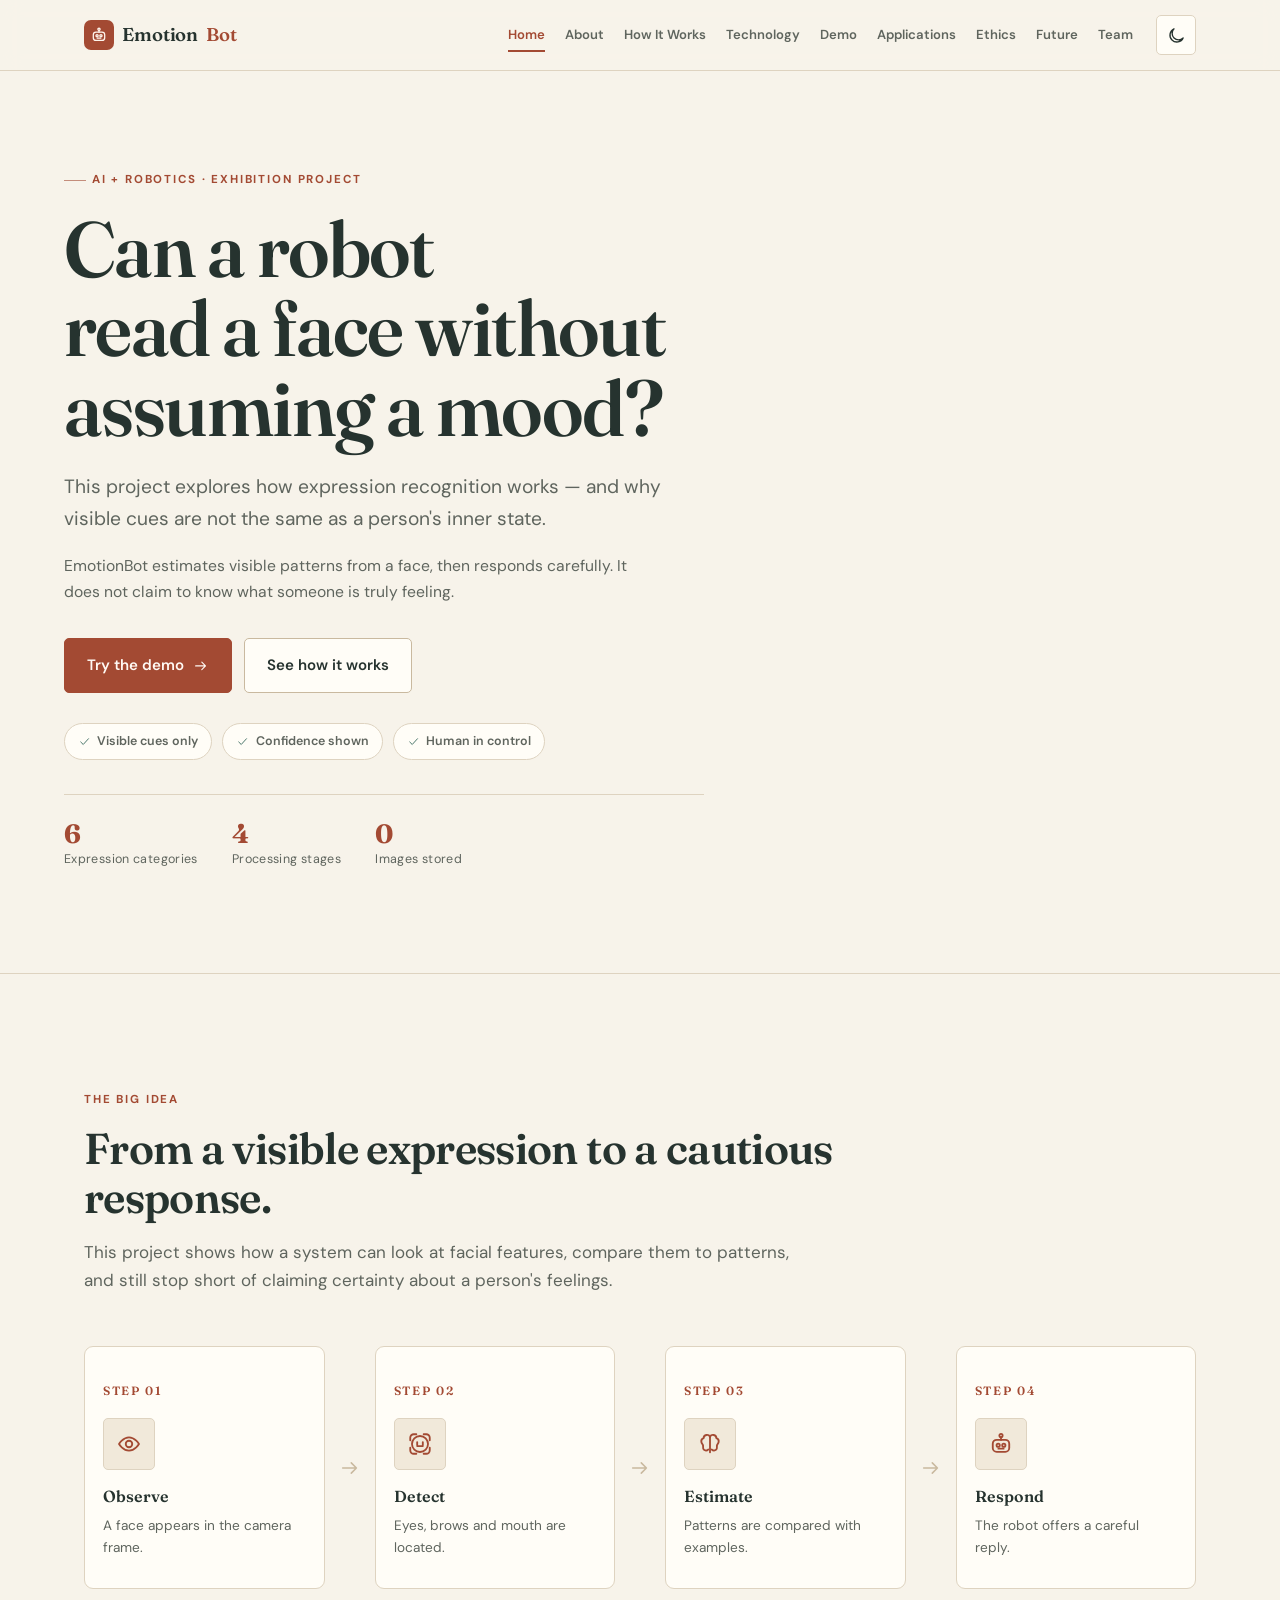
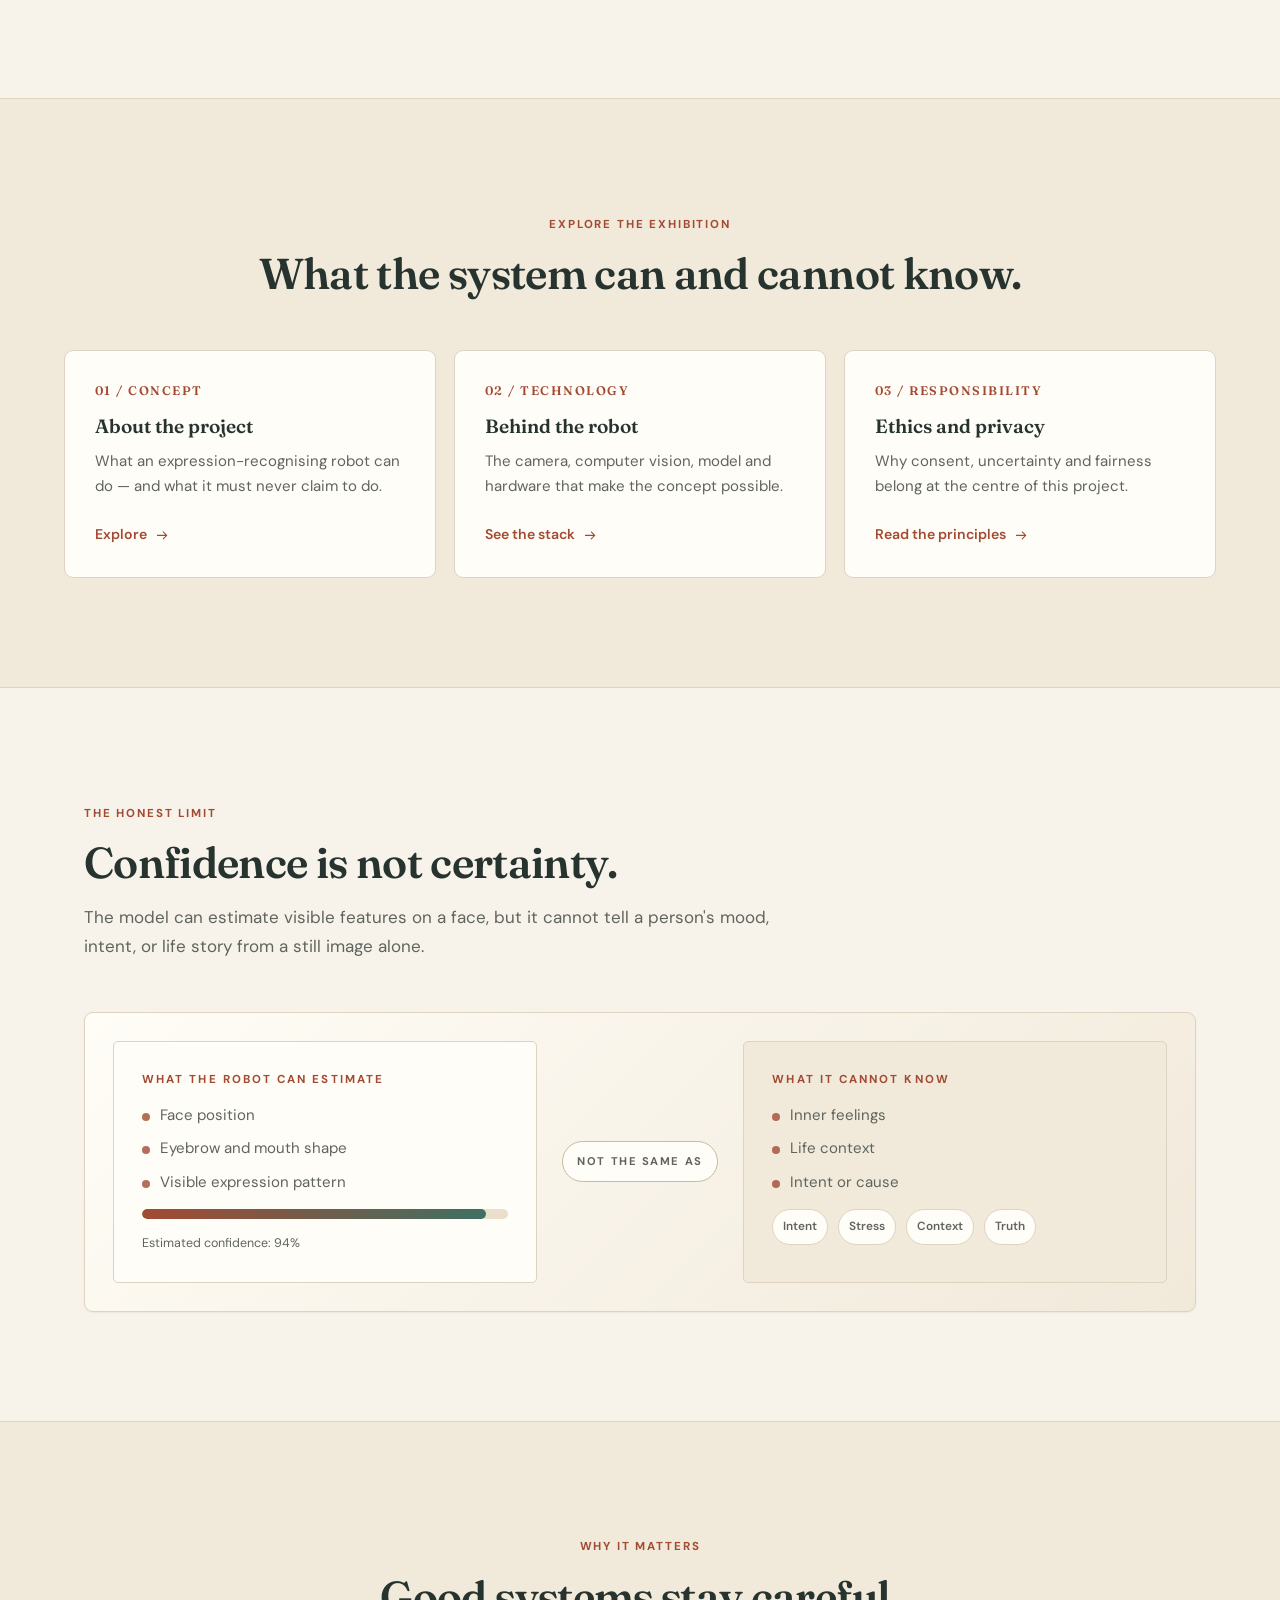
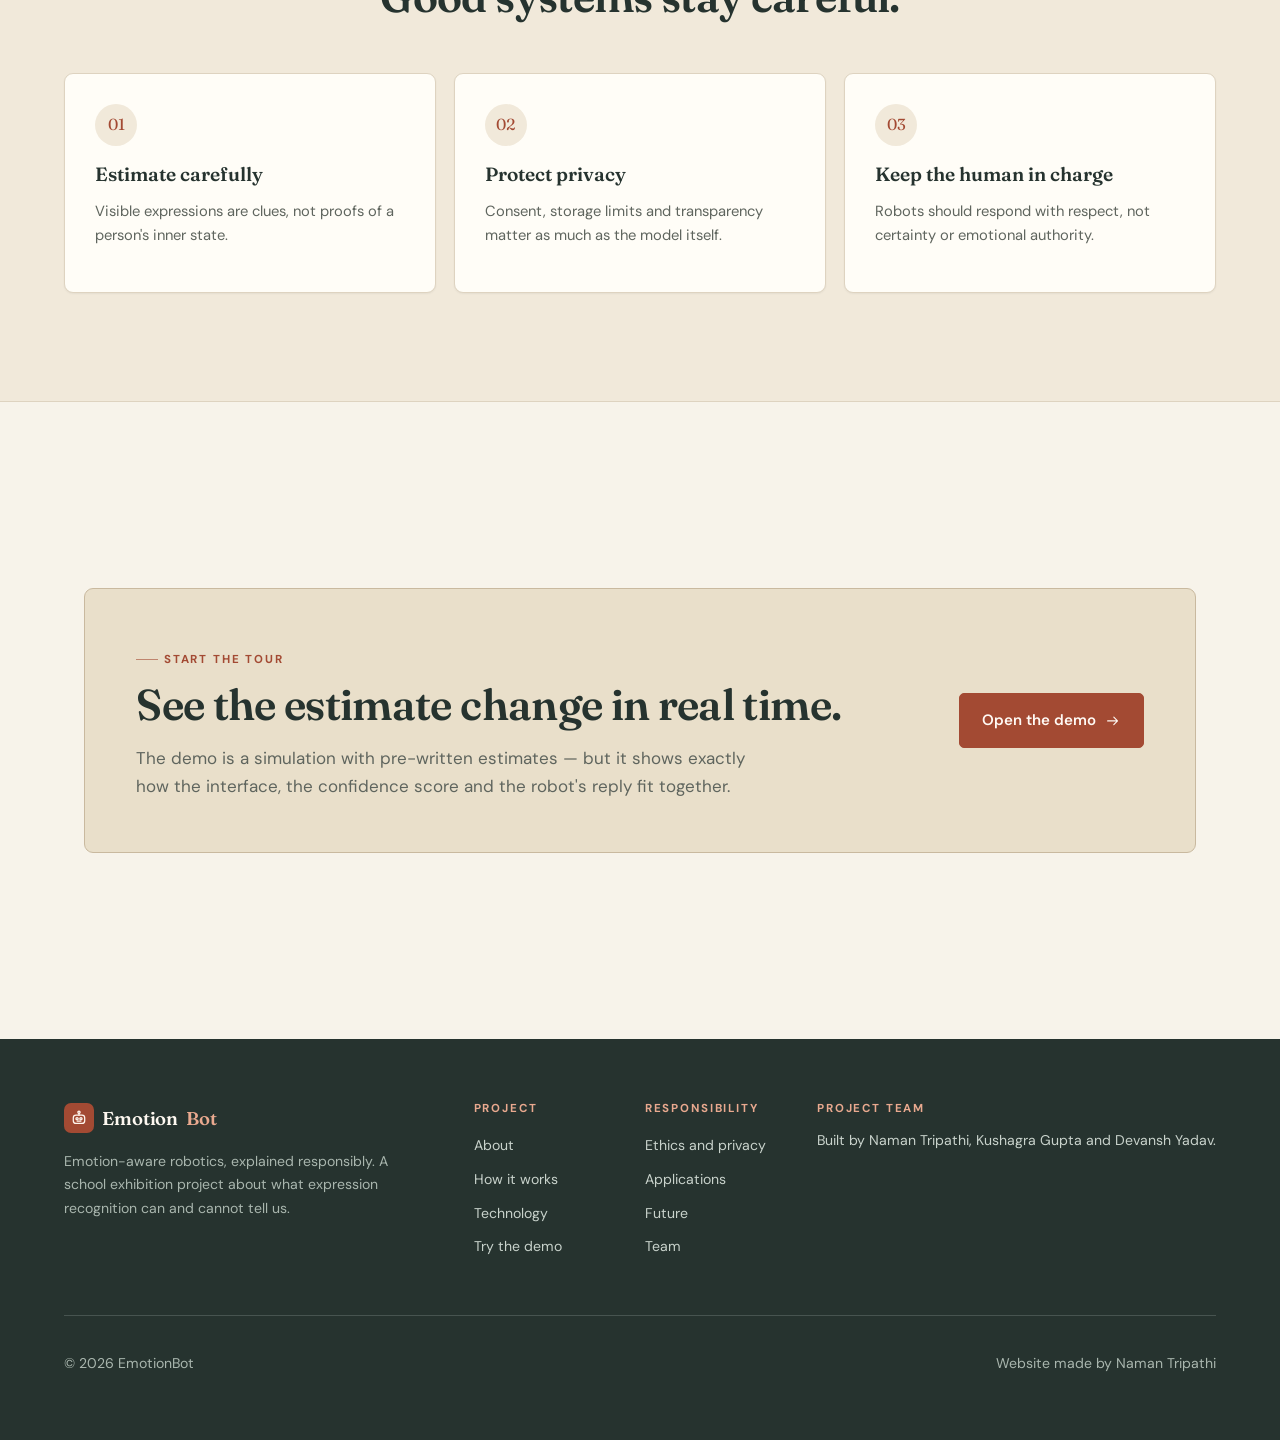
==== commit 1b2d98ba: "Add files via upload" ====
--- a/index.html
+++ b/index.html
@@ -1,89 +1,260 @@
 <!DOCTYPE html>
-<html lang="en">
+<html lang="en" class="no-js">
 <head>
-  <meta charset="UTF-8">
-  <meta name="viewport" content="width=device-width, initial-scale=1.0">
-  <meta name="description" content="An interactive school exhibition project exploring responsible emotion-aware robotics.">
-  <title>EmotionBot | Emotion-Aware Robotics</title>
-  <link rel="stylesheet" href="css/style.css">
+<meta charset="utf-8">
+<meta name="viewport" content="width=device-width, initial-scale=1">
+<title>EmotionBot — emotion-aware robotics, explained responsibly</title>
+<meta name="description" content="An interactive school exhibition project exploring how computer vision estimates visible expression patterns — and why that estimate is never proof of how someone feels.">
+<meta name="theme-color" content="#f7f3ea">
+<meta name="color-scheme" content="light dark">
+<meta property="og:type" content="website">
+<meta property="og:site_name" content="EmotionBot">
+<meta property="og:title" content="EmotionBot — emotion-aware robotics, explained responsibly">
+<meta property="og:description" content="How a robot can notice a visible expression, estimate it carefully, and respond in a considerate way.">
+<meta property="og:image" content="favicon.svg">
+<link rel="icon" href="favicon.svg" type="image/svg+xml">
+<link rel="apple-touch-icon" href="favicon.svg">
+<link rel="preconnect" href="https://fonts.googleapis.com">
+<link rel="preconnect" href="https://fonts.gstatic.com" crossorigin>
+<link rel="stylesheet" href="https://fonts.googleapis.com/css2?family=DM+Sans:ital,opsz,wght@0,9..40,400;0,9..40,500;0,9..40,600;0,9..40,700&family=Fraunces:ital,opsz,wght@0,9..144,400;0,9..144,600;1,9..144,600&display=swap">
+<script src="js/theme.js"></script>
+<link rel="stylesheet" href="css/style.css">
 </head>
-<body class="home-page">
-  <div id="loader" aria-live="polite"><div class="loader-robot">🤖</div><p>Starting EmotionBot…</p></div>
-  <header class="navbar">
-    <a class="logo" href="index.html" aria-label="EmotionBot home"><span>◈</span> Emotion<span>Bot</span></a>
-    <button class="menu-btn" type="button" aria-label="Open navigation menu" aria-expanded="false">☰</button>
-    <nav aria-label="Main navigation">
-      <a class="active" href="index.html" aria-current="page">Home</a>
+<body>
+<script src="js/icons.js"></script>
+<a class="skip-link" href="#main">Skip to content</a>
+
+<header class="navbar">
+  <div class="navbar-inner">
+    <a class="logo" href="index.html" aria-label="EmotionBot — home">
+      <span class="logo-mark" aria-hidden="true"><svg class="icon"><use href="#i-robot"></use></svg></span>
+      Emotion<b>Bot</b>
+    </a>
+    <nav class="site-nav" id="siteNav" data-nav aria-label="Main navigation">
+      <a href="index.html" aria-current="page">Home</a>
       <a href="about.html">About</a>
       <a href="how-it-works.html">How It Works</a>
       <a href="technology.html">Technology</a>
+      <a href="demo.html">Demo</a>
       <a href="applications.html">Applications</a>
       <a href="ethics.html">Ethics</a>
       <a href="future.html">Future</a>
       <a href="team.html">Team</a>
     </nav>
-    <button id="themeToggle" class="icon-btn" type="button" aria-label="Toggle colour theme">☼</button>
-  </header>
-
-  <main>
-    <section class="hero">
-      <div class="hero-copy reveal">
-        <span class="eyebrow">AI + ROBOTICS EXHIBITION PROJECT</span>
-        <h1>A kinder way for robots to <span>notice us.</span></h1>
-        <p class="hero-subtitle">Emotion-aware interaction, explained responsibly.</p>
-        <p>EmotionBot uses computer vision to identify visible expression patterns and offer a thoughtful response. It estimates—not reads—a person's feelings.</p>
-        <div class="actions">
-          <a class="btn primary" href="about.html">Explore the project <span aria-hidden="true">→</span></a>
-          <a class="btn secondary" href="how-it-works.html">See how it works</a>
+    <div class="nav-actions">
+      <button class="icon-btn" type="button" data-theme-toggle aria-pressed="false" aria-label="Switch to dark theme" title="Switch to dark theme">
+        <svg class="icon" aria-hidden="true"><use href="#i-moon"></use></svg>
+      </button>
+      <button class="icon-btn nav-toggle" type="button" data-nav-toggle aria-expanded="false" aria-controls="siteNav" aria-label="Open navigation menu">
+        <svg class="icon" aria-hidden="true"><use href="#i-menu"></use></svg>
+      </button>
+    </div>
+  </div>
+</header>
+
+<main id="main">
+  <section class="hero">
+    <div class="hero-copy">
+      <span class="eyebrow">AI + robotics · exhibition project</span>
+      <h1>Can a robot <em>read a face</em> without assuming a mood?</h1>
+      <p class="lede">This project explores how expression recognition works — and why visible cues are not the same as a person's inner state.</p>
+      <p class="hero-note">EmotionBot estimates visible patterns from a face, then responds carefully. It does not claim to know what someone is truly feeling.</p>
+      <div class="actions">
+        <a class="btn primary" href="demo.html">Try the demo <svg class="icon" aria-hidden="true"><use href="#i-arrow-right"></use></svg></a>
+        <a class="btn" href="how-it-works.html">See how it works</a>
+      </div>
+      <div class="trust-row">
+        <span class="chip"><svg class="icon" aria-hidden="true"><use href="#i-check"></use></svg>Visible cues only</span>
+        <span class="chip"><svg class="icon" aria-hidden="true"><use href="#i-check"></use></svg>Confidence shown</span>
+        <span class="chip"><svg class="icon" aria-hidden="true"><use href="#i-check"></use></svg>Human in control</span>
+      </div>
+      <dl class="hero-meta">
+        <div><dt>Expression categories</dt><dd><b>6</b></dd></div>
+        <div><dt>Processing stages</dt><dd><b>4</b></dd></div>
+        <div><dt>Images stored</dt><dd><b>0</b></dd></div>
+      </dl>
+    </div>
+  </section>
+
+  <section class="section">
+    <div class="section-heading reveal">
+      <span class="eyebrow">The big idea</span>
+      <h2>From a visible expression to a <em>cautious response.</em></h2>
+      <p>This project shows how a system can look at facial features, compare them to patterns, and still stop short of claiming certainty about a person's feelings.</p>
+    </div>
+    <div class="flow reveal">
+      <article class="flow-item">
+        <span class="step-no">STEP 01</span>
+        <span class="icon-tile" aria-hidden="true"><svg class="icon"><use href="#i-eye"></use></svg></span>
+        <h3>Observe</h3>
+        <p>A face appears in the camera frame.</p>
+      </article>
+      <div class="flow-arrow" aria-hidden="true"><svg class="icon"><use href="#i-arrow-right"></use></svg></div>
+      <article class="flow-item">
+        <span class="step-no">STEP 02</span>
+        <span class="icon-tile" aria-hidden="true"><svg class="icon"><use href="#i-scan"></use></svg></span>
+        <h3>Detect</h3>
+        <p>Eyes, brows and mouth are located.</p>
+      </article>
+      <div class="flow-arrow" aria-hidden="true"><svg class="icon"><use href="#i-arrow-right"></use></svg></div>
+      <article class="flow-item">
+        <span class="step-no">STEP 03</span>
+        <span class="icon-tile" aria-hidden="true"><svg class="icon"><use href="#i-brain"></use></svg></span>
+        <h3>Estimate</h3>
+        <p>Patterns are compared with examples.</p>
+      </article>
+      <div class="flow-arrow" aria-hidden="true"><svg class="icon"><use href="#i-arrow-right"></use></svg></div>
+      <article class="flow-item">
+        <span class="step-no">STEP 04</span>
+        <span class="icon-tile" aria-hidden="true"><svg class="icon"><use href="#i-robot"></use></svg></span>
+        <h3>Respond</h3>
+        <p>The robot offers a careful reply.</p>
+      </article>
+    </div>
+  </section>
+
+  <section class="section tinted">
+    <div class="section-heading center reveal">
+      <span class="eyebrow">Explore the exhibition</span>
+      <h2>What the system can and <em>cannot</em> know.</h2>
+    </div>
+    <div class="grid cols-3">
+      <a class="card reveal" href="about.html">
+        <span class="num">01 / Concept</span>
+        <h3>About the project</h3>
+        <p>What an expression-recognising robot can do — and what it must never claim to do.</p>
+        <span class="learn">Explore <svg class="icon" aria-hidden="true"><use href="#i-arrow-right"></use></svg></span>
+      </a>
+      <a class="card reveal" href="technology.html">
+        <span class="num">02 / Technology</span>
+        <h3>Behind the robot</h3>
+        <p>The camera, computer vision, model and hardware that make the concept possible.</p>
+        <span class="learn">See the stack <svg class="icon" aria-hidden="true"><use href="#i-arrow-right"></use></svg></span>
+      </a>
+      <a class="card reveal" href="ethics.html">
+        <span class="num">03 / Responsibility</span>
+        <h3>Ethics and privacy</h3>
+        <p>Why consent, uncertainty and fairness belong at the centre of this project.</p>
+        <span class="learn">Read the principles <svg class="icon" aria-hidden="true"><use href="#i-arrow-right"></use></svg></span>
+      </a>
+    </div>
+  </section>
+
+  <section class="section">
+    <div class="section-heading reveal">
+      <span class="eyebrow">The honest limit</span>
+      <h2>Confidence is not <em>certainty.</em></h2>
+      <p>The model can estimate visible features on a face, but it cannot tell a person's mood, intent, or life story from a still image alone.</p>
+    </div>
+
+    <div class="uncertainty-panel reveal">
+      <div class="signal-card">
+        <span class="signal-label">What the robot can estimate</span>
+        <ul>
+          <li>Face position</li>
+          <li>Eyebrow and mouth shape</li>
+          <li>Visible expression pattern</li>
+        </ul>
+        <div class="confidence-meter" aria-label="94 percent confidence">
+          <span style="width:94%"></span>
         </div>
-        <div class="trust-row"><span>✓ Educational concept</span><span>✓ Privacy-aware</span><span>✓ Human-centred</span></div>
-      </div>
-      <div class="hero-visual reveal" aria-label="Illustration of a friendly robot analysing a happy expression" role="img">
-        <div class="orb orb1"></div><div class="orb orb2"></div>
-        <div class="robot-card">
-          <span class="robot-tag">LIVE CONCEPT</span>
-          <div class="scan-line"></div>
-          <div class="robot-face"><div class="eye"></div><div class="eye"></div><div class="mouth"></div></div>
-          <div class="robot-status"><span class="pulse"></span> SYSTEM READY</div>
-          <div class="emotion-chip">😊 <span>Visible expression</span><b>94%</b></div>
+        <small>Estimated confidence: 94%</small>
+      </div>
+
+      <div class="signal-divider" aria-hidden="true">
+        <span>Not the same as</span>
+      </div>
+
+      <div class="signal-card muted">
+        <span class="signal-label">What it cannot know</span>
+        <ul>
+          <li>Inner feelings</li>
+          <li>Life context</li>
+          <li>Intent or cause</li>
+        </ul>
+        <div class="meta-tags" aria-label="Unknowns">
+          <span>Intent</span>
+          <span>Stress</span>
+          <span>Context</span>
+          <span>Truth</span>
         </div>
       </div>
-    </section>
-
-    <section class="section story-section">
-      <div class="section-heading reveal">
-        <span class="eyebrow">THE BIG IDEA</span>
-        <h2>From a visible expression to a <span>considered response.</span></h2>
-        <p>It is a simple, transparent way to explore how AI and robotics can work alongside people.</p>
-      </div>
-      <div class="flow reveal">
-        <div class="flow-item"><div class="flow-icon">🙂</div><b>1. Observe</b><small>A face appears on camera</small></div><div class="flow-arrow">→</div>
-        <div class="flow-item"><div class="flow-icon">⌁</div><b>2. Detect</b><small>Features are located</small></div><div class="flow-arrow">→</div>
-        <div class="flow-item"><div class="flow-icon">✦</div><b>3. Estimate</b><small>Patterns are compared</small></div><div class="flow-arrow">→</div>
-        <div class="flow-item"><div class="flow-icon">🤖</div><b>4. Respond</b><small>The robot reacts kindly</small></div>
-      </div>
-    </section>
-
-    <section class="section tinted explore-section">
-      <div class="section-heading reveal"><span class="eyebrow">EXPLORE THE EXHIBITION</span><h2>Big ideas, made <span>easy to explore.</span></h2></div>
-      <div class="card-grid three">
-        <a class="feature-card reveal" href="about.html"><span class="card-number">01 / CONCEPT</span><h3>About the project</h3><p>What an emotion-recognizing robot can—and cannot—do.</p><span class="learn">Explore <span aria-hidden="true">→</span></span></a>
-        <a class="feature-card reveal" href="technology.html"><span class="card-number">02 / TECHNOLOGY</span><h3>Behind the robot</h3><p>Discover the AI, camera, code and hardware that make the concept possible.</p><span class="learn">See the stack <span aria-hidden="true">→</span></span></a>
-        <a class="feature-card reveal" href="ethics.html"><span class="card-number">03 / RESPONSIBILITY</span><h3>Ethics and privacy</h3><p>Why consent, uncertainty and fairness belong at the heart of the project.</p><span class="learn">Read our principles <span aria-hidden="true">→</span></span></a>
-      </div>
-    </section>
-
-    <section class="cta reveal">
-      <div><span class="eyebrow">START THE TOUR</span><h2>Curious about the<br><span>technology?</span></h2><p>Follow the complete journey from camera input to robot response.</p></div>
-      <a class="btn primary" href="how-it-works.html">Follow the process <span aria-hidden="true">→</span></a>
-    </section>
-  </main>
-
-  <footer>
-    <div><a class="logo" href="index.html"><span>◈</span> Emotion<span>Bot</span></a><p>Emotion-aware robotics, explained responsibly.</p></div>
-    <p>© 2026 EmotionBot · Created by <strong>Naman Tripathi</strong></p>
-  </footer>
-  <button id="topBtn" class="top-btn" type="button" aria-label="Back to top">↑</button>
-  <script src="js/script.js"></script>
+    </div>
+  </section>
+
+  <section class="section tinted">
+    <div class="section-heading center reveal">
+      <span class="eyebrow">Why it matters</span>
+      <h2>Good systems stay <em>careful.</em></h2>
+    </div>
+    <div class="insight-strip reveal">
+      <article class="insight-card">
+        <span class="num">01</span>
+        <h3>Estimate carefully</h3>
+        <p>Visible expressions are clues, not proofs of a person's inner state.</p>
+      </article>
+      <article class="insight-card">
+        <span class="num">02</span>
+        <h3>Protect privacy</h3>
+        <p>Consent, storage limits and transparency matter as much as the model itself.</p>
+      </article>
+      <article class="insight-card">
+        <span class="num">03</span>
+        <h3>Keep the human in charge</h3>
+        <p>Robots should respond with respect, not certainty or emotional authority.</p>
+      </article>
+    </div>
+  </section>
+
+  <section class="section">
+    <div class="cta reveal">
+      <div>
+        <span class="eyebrow">Start the tour</span>
+        <h2>See the estimate <em>change in real time.</em></h2>
+        <p>The demo is a simulation with pre-written estimates — but it shows exactly how the interface, the confidence score and the robot's reply fit together.</p>
+      </div>
+      <a class="btn primary" href="demo.html">Open the demo <svg class="icon" aria-hidden="true"><use href="#i-arrow-right"></use></svg></a>
+    </div>
+  </section>
+</main>
+
+<footer class="site-footer">
+  <div class="footer-inner">
+    <div>
+      <a class="logo" href="index.html">
+        <span class="logo-mark" aria-hidden="true"><svg class="icon"><use href="#i-robot"></use></svg></span>
+        Emotion<b>Bot</b>
+      </a>
+      <p>Emotion-aware robotics, explained responsibly. A school exhibition project about what expression recognition can and cannot tell us.</p>
+    </div>
+    <div class="footer-col">
+      <h2>Project</h2>
+      <a href="about.html">About</a>
+      <a href="how-it-works.html">How it works</a>
+      <a href="technology.html">Technology</a>
+      <a href="demo.html">Try the demo</a>
+    </div>
+    <div class="footer-col">
+      <h2>Responsibility</h2>
+      <a href="ethics.html">Ethics and privacy</a>
+      <a href="applications.html">Applications</a>
+      <a href="future.html">Future</a>
+      <a href="team.html">Team</a>
+    </div>
+    <div class="footer-col">
+      <h2>Project team</h2>
+      <address>Built by Naman Tripathi, Kushagra Gupta and Devansh Yadav.</address>
+    </div>
+  </div>
+  <div class="footer-bottom">
+    <p>© <span data-year>2026</span> EmotionBot</p>
+    <p>Website made by Naman Tripathi</p>
+  </div>
+</footer>
+
+<button id="topBtn" class="top-btn" type="button" aria-label="Back to top">
+  <svg class="icon" aria-hidden="true"><use href="#i-arrow-up"></use></svg>
+</button>
+<script src="js/script.js"></script>
 </body>
 </html>
--- a/css/style.css
+++ b/css/style.css
@@ -1,114 +1,1635 @@
-:root{--bg:#f8fbff;--surface:#fff;--text:#182338;--muted:#657189;--line:#e4eaf3;--primary:#4169e1;--secondary:#7a5cff;--cyan:#16b9d4;--soft:#eef4ff;--shadow:0 18px 50px rgba(34,57,92,.10)}
-*{box-sizing:border-box;margin:0;padding:0}html{scroll-behavior:smooth}body{font-family:'DM Sans',sans-serif;background:var(--bg);color:var(--text);line-height:1.65}a{text-decoration:none;color:inherit}button{font:inherit}h1,h2,h3,.logo{font-family:'Space Grotesk',sans-serif}h1{font-size:clamp(3rem,7vw,6.3rem);line-height:.98;letter-spacing:-.055em}h2{font-size:clamp(2rem,4vw,3.3rem);line-height:1.08;letter-spacing:-.035em}h3{font-size:1.25rem}.logo{font-weight:700;font-size:1.3rem;white-space:nowrap}.logo span:first-child{color:var(--primary);margin-right:5px}.logo span:last-child{color:var(--primary)}.navbar{height:76px;background:rgba(255,255,255,.88);backdrop-filter:blur(15px);border-bottom:1px solid var(--line);display:flex;align-items:center;gap:24px;padding:0 5%;position:sticky;top:0;z-index:50}.navbar nav{display:flex;gap:4px;align-items:center;margin-left:auto}.navbar nav a{font-size:.86rem;font-weight:600;padding:9px 10px;border-radius:9px;color:var(--muted)}.navbar nav a:hover,.navbar nav a.active{color:var(--primary);background:var(--soft)}.icon-btn,.menu-btn{border:1px solid var(--line);background:var(--surface);width:40px;height:40px;border-radius:11px;cursor:pointer;color:var(--text)}.menu-btn{display:none}.hero{min-height:calc(100vh - 76px);display:grid;grid-template-columns:1.08fr .92fr;align-items:center;gap:40px;padding:75px 8%;overflow:hidden;background:radial-gradient(circle at 85% 35%,#e8f5ff 0 12%,transparent 35%),radial-gradient(circle at 20% 10%,#f0ebff 0 10%,transparent 30%)}.hero h1 span,.page-hero h1 span,h2 span{background:linear-gradient(90deg,var(--primary),var(--secondary),var(--cyan));-webkit-background-clip:text;background-clip:text;color:transparent}.hero-copy>p{max-width:650px;color:var(--muted);font-size:1.08rem;margin:18px 0}.hero-subtitle{font-size:1.4rem!important;color:var(--text)!important;font-weight:600}.eyebrow{font-size:.72rem;font-weight:800;letter-spacing:.14em;color:var(--primary);display:inline-block}.actions{display:flex;gap:12px;flex-wrap:wrap;margin:28px 0}.btn{display:inline-flex;align-items:center;justify-content:center;padding:13px 19px;border-radius:12px;font-weight:700;border:1px solid var(--line);transition:.25s}.btn:hover{transform:translateY(-3px);box-shadow:var(--shadow)}.btn.primary{background:linear-gradient(100deg,var(--primary),var(--secondary));color:white;border:0}.btn.secondary{background:white;color:var(--text)}.trust-row{display:flex;gap:20px;flex-wrap:wrap;font-size:.8rem;color:var(--muted)}.hero-visual{min-height:500px;display:grid;place-items:center;position:relative}.robot-card{width:min(380px,85%);height:440px;background:linear-gradient(145deg,#fff,#f0f6ff);border:1px solid #dce7f7;border-radius:38px;box-shadow:0 30px 80px rgba(57,86,145,.18);position:relative;display:flex;flex-direction:column;align-items:center;justify-content:center;overflow:hidden}.robot-card:before{content:'';position:absolute;inset:20px;border:1px solid #d8e4f5;border-radius:28px}.scan-line{position:absolute;top:70px;width:75%;height:2px;background:linear-gradient(90deg,transparent,var(--cyan),transparent);animation:scan 3s infinite}.robot-face{width:210px;height:170px;border-radius:44% 44% 42% 42%;background:linear-gradient(145deg,#e6f3ff,#fff);border:4px solid #b8d4ef;display:flex;align-items:center;justify-content:center;gap:60px;position:relative;box-shadow:inset 0 0 40px rgba(65,105,225,.08)}.eye{width:18px;height:28px;border-radius:50%;background:var(--primary);box-shadow:0 0 15px #6bbde9}.mouth{position:absolute;width:65px;height:24px;border-bottom:5px solid var(--secondary);border-radius:0 0 50px 50px;bottom:40px}.robot-status{margin-top:30px;color:var(--primary);font-size:.72rem;font-weight:800;letter-spacing:.12em}.pulse{display:inline-block;width:8px;height:8px;background:#20c997;border-radius:50%;margin-right:7px;box-shadow:0 0 10px #20c997}.emotion-chip{margin-top:18px;background:white;border:1px solid var(--line);padding:10px 16px;border-radius:99px;box-shadow:0 8px 25px rgba(30,60,100,.08);font-size:.85rem}.emotion-chip b{color:var(--primary);margin-left:10px}.orb{position:absolute;border-radius:50%;filter:blur(1px);opacity:.55}.orb1{width:120px;height:120px;background:#d9e9ff;right:0;top:40px}.orb2{width:90px;height:90px;background:#eadcff;left:10px;bottom:50px}.section{padding:100px 8%;max-width:1500px;margin:auto}.tinted{max-width:none;background:#f0f5fc}.section-heading{text-align:center;max-width:760px;margin:0 auto 48px}.section-heading p{color:var(--muted);margin-top:15px}.flow{display:grid;grid-template-columns:1fr auto 1fr auto 1fr auto 1fr;align-items:center;gap:15px}.flow-item{text-align:center;background:white;border:1px solid var(--line);padding:28px 15px;border-radius:20px;box-shadow:0 10px 30px rgba(40,70,110,.06)}.flow-icon{font-size:2.3rem;margin-bottom:8px}.flow-item small{display:block;color:var(--muted);font-size:.8rem}.flow-arrow{font-size:1.5rem;color:var(--primary)}.card-grid{display:grid;gap:20px}.three{grid-template-columns:repeat(3,1fr)}.feature-card,.application-card{background:white;border:1px solid var(--line);border-radius:20px;padding:28px;transition:.25s}.feature-card:hover,.application-card:hover{transform:translateY(-6px);box-shadow:var(--shadow)}.card-number{color:var(--primary);font-size:.72rem;font-weight:800}.feature-card p,.application-card p{color:var(--muted);margin:12px 0 20px}.learn{font-weight:700;color:var(--primary);font-size:.9rem}.cta{max-width:1300px;margin:70px auto;padding:60px 7%;border-radius:32px;background:linear-gradient(110deg,#eef5ff,#f4efff);display:flex;align-items:center;justify-content:space-between;gap:30px}.cta p{color:var(--muted);margin-top:8px}.cta.compact{margin:0}.page-hero{padding:100px 8% 75px;text-align:center;background:radial-gradient(circle at 50% 0,#edf5ff,transparent 55%)}.page-hero p{max-width:700px;margin:20px auto 0;color:var(--muted);font-size:1.08rem}.two-col{display:grid;grid-template-columns:1fr 1fr;gap:70px;align-items:center}.illustration-panel{height:400px;border-radius:30px;background:linear-gradient(145deg,#edf7ff,#f5f0ff);display:grid;place-items:center;position:relative}.face-large{width:210px;height:210px;border:6px solid #8db8e0;border-radius:50%;font-size:9rem;color:var(--secondary);display:grid;place-items:center;line-height:.6}.face-label{position:absolute;bottom:25px;font-size:.7rem;letter-spacing:.15em;color:var(--primary);font-weight:800}.content p{color:var(--muted);margin:15px 0}.mini-stats{display:flex;gap:35px;margin-top:30px}.mini-stats b{display:block;font-size:2rem;color:var(--primary)}.mini-stats small{color:var(--muted)}.emotion-grid,.future-grid,.team-grid,.hardware-grid,.tech-grid{display:grid;grid-template-columns:repeat(3,1fr);gap:18px}.emotion-card,.future-card,.team-card,.tech-card{background:white;border:1px solid var(--line);padding:25px;border-radius:20px;transition:.25s}.emotion-card:hover,.future-card:hover,.team-card:hover,.tech-card:hover{transform:translateY(-5px);box-shadow:var(--shadow)}.emotion-card i{font-style:normal;font-size:2.5rem}.emotion-card p,.future-card p,.tech-card p,.team-card span{color:var(--muted);font-size:.9rem}.timeline{max-width:850px;margin:auto;position:relative}.timeline:before{content:'';position:absolute;left:42px;top:20px;bottom:20px;width:2px;background:linear-gradient(var(--primary),var(--secondary),var(--cyan))}.timeline-step{position:relative;display:grid;grid-template-columns:85px 1fr;gap:25px;padding:20px 0 50px}.step-icon{width:85px;height:85px;border-radius:24px;background:white;border:1px solid var(--line);display:grid;place-items:center;font-size:2rem;z-index:1;box-shadow:0 10px 25px rgba(40,70,110,.08)}.timeline-step span{font-size:.7rem;color:var(--primary);font-weight:800;letter-spacing:.12em}.timeline-step p{color:var(--muted);margin-top:8px}.system-flow{display:flex;justify-content:center;align-items:center;gap:15px;flex-wrap:wrap}.system-flow span{padding:14px 18px;border-radius:99px;background:white;border:1px solid var(--line);font-weight:700}.system-flow b{color:var(--primary)}.demo-layout{display:grid;grid-template-columns:1.15fr .85fr;gap:30px;align-items:stretch}.camera-box{background:#17243b;border-radius:28px;padding:18px;color:white;min-height:520px;box-shadow:var(--shadow)}.camera-top,.camera-bottom{display:flex;justify-content:space-between;font-size:.7rem;letter-spacing:.1em;padding:8px;color:#b8c9e8}.camera-top span:first-child{color:#62e1d0}.camera-view{height:410px;border-radius:20px;background:linear-gradient(145deg,#253858,#101b30);position:relative;display:grid;place-items:center;overflow:hidden}.camera-grid{position:absolute;inset:0;background-image:linear-gradient(rgba(255,255,255,.05) 1px,transparent 1px),linear-gradient(90deg,rgba(255,255,255,.05) 1px,transparent 1px);background-size:35px 35px}.face-frame{width:250px;height:300px;border:2px dashed #72dbe5;border-radius:46%;display:grid;place-items:center;position:relative;z-index:2}.demo-face{width:150px;height:190px;border-radius:48%;background:#dceaf7;position:relative;box-shadow:0 0 45px rgba(90,210,230,.2)}.demo-eye{position:absolute;width:13px;height:20px;background:#4169e1;border-radius:50%;top:65px}.demo-eye:first-child{left:40px}.demo-eye:nth-child(2){right:40px}.demo-mouth{position:absolute;width:50px;height:20px;border-bottom:4px solid #7a5cff;border-radius:0 0 50px 50px;left:50px;top:110px}.demo-panel{background:white;border:1px solid var(--line);border-radius:28px;padding:30px}.detected{display:flex;gap:18px;align-items:center;margin:25px 0}.detected>span{font-size:3.5rem}.detected small,.response-box small{color:var(--muted)}.detected h2{font-size:2rem}.confidence>div:first-child{display:flex;justify-content:space-between}.confidence b{color:var(--primary)}.bar{height:10px;background:#e8edf5;border-radius:99px;margin:10px 0 20px;overflow:hidden}.bar i{display:block;height:100%;background:linear-gradient(90deg,var(--primary),var(--secondary));border-radius:99px;transition:.4s}.notice{font-size:.78rem;color:var(--muted);background:#f5f8fc;padding:12px;border-radius:12px}.demo-emotions{display:grid;grid-template-columns:1fr 1fr;gap:10px;margin-top:18px}.demo-emotions button{border:1px solid var(--line);background:white;border-radius:12px;padding:10px;cursor:pointer;text-align:left;font-weight:700}.demo-emotions button:hover,.demo-emotions button.selected{border-color:var(--primary);background:var(--soft);color:var(--primary)}.response-box{max-width:800px;margin:auto;background:white;border:1px solid var(--line);padding:30px;border-radius:25px;display:flex;gap:20px;align-items:center}.response-emoji{font-size:3.2rem}.tech-card>b{display:inline-grid;place-items:center;width:44px;height:44px;border-radius:13px;background:var(--soft);color:var(--primary);margin-bottom:16px}.hardware-grid{grid-template-columns:repeat(4,1fr)}.hardware-grid>div{text-align:center;background:white;border:1px solid var(--line);border-radius:18px;padding:24px;font-size:2rem}.hardware-grid b,.hardware-grid small{display:block}.hardware-grid b{font-size:1rem;margin-top:8px}.hardware-grid small{font-size:.75rem;color:var(--muted)}.application-card{font-size:2rem}.application-card h3{margin-top:12px}.callout{max-width:850px;margin:auto;background:#fff;border-left:5px solid var(--primary);padding:25px;border-radius:16px;box-shadow:var(--shadow)}.privacy-card{display:grid;grid-template-columns:110px 1fr;gap:30px;max-width:1000px;margin:auto;padding:35px;border-radius:28px;background:linear-gradient(120deg,#edf6ff,#f5efff);border:1px solid #dbe6f6}.privacy-icon{width:90px;height:90px;border-radius:25px;background:white;display:grid;place-items:center;font-size:2.5rem}.privacy-card p{color:var(--muted);margin-top:12px}.principles{display:grid;grid-template-columns:repeat(4,1fr);gap:18px;margin-top:25px}.principle{background:white;border:1px solid var(--line);border-radius:20px;padding:23px}.principle>b{color:var(--primary);font-size:.75rem}.principle p{color:var(--muted);font-size:.9rem;margin-top:8px}.future-card span{font-size:2.3rem}.team-grid{grid-template-columns:repeat(4,1fr)}.team-card{text-align:center}.avatar{width:90px;height:90px;border-radius:50%;background:linear-gradient(135deg,#eaf4ff,#f0eaff);display:grid;place-items:center;font-size:2.5rem;margin:0 auto 15px}.team-card p{color:var(--primary);font-weight:700}.team-card span{display:block;margin-top:7px}footer{border-top:1px solid var(--line);padding:40px 8%;display:flex;justify-content:space-between;gap:30px;color:var(--muted);font-size:.82rem;background:white}footer .logo{color:var(--text)}#loader{position:fixed;inset:0;background:#f8fbff;z-index:1000;display:grid;place-items:center;align-content:center;transition:opacity .4s}.loader-robot{font-size:4rem;animation:bob 1s infinite}.top-btn{position:fixed;right:22px;bottom:22px;width:44px;height:44px;border:0;border-radius:13px;background:var(--text);color:white;display:none;cursor:pointer;z-index:30}.reveal{opacity:0;transform:translateY(20px);transition:.7s ease}.reveal.visible{opacity:1;transform:none}@keyframes scan{0%,100%{transform:translateY(-50px);opacity:0}50%{transform:translateY(280px);opacity:1}}@keyframes bob{50%{transform:translateY(-10px)}}body.dark{--bg:#111827;--surface:#182235;--text:#f2f6ff;--muted:#a9b5ca;--line:#2a3850;--soft:#202f49}body.dark .navbar,body.dark footer,body.dark .feature-card,body.dark .application-card,body.dark .emotion-card,body.dark .future-card,body.dark .team-card,body.dark .tech-card,body.dark .principle,body.dark .flow-item,body.dark .demo-panel,body.dark .response-box,body.dark .hardware-grid>div,body.dark .step-icon,body.dark .btn.secondary,body.dark .emotion-chip{background:var(--surface)}body.dark .robot-card,body.dark .illustration-panel{background:linear-gradient(145deg,#1a2940,#20243d)}body.dark .page-hero,body.dark .hero{background:radial-gradient(circle at 50% 0,#1b2c48,transparent 55%)}body.dark #loader{background:#111827}
-*{box-sizing:border-box;margin:0;padding:0}html{scroll-behavior:smooth}body{font-family:'DM Sans',sans-serif;background:var(--bg);color:var(--text);line-height:1.65}a{text-decoration:none;color:inherit}button{font:inherit}h1,h2,h3,.logo{font-family:'Space Grotesk',sans-serif}h1{font-size:clamp(3rem,7vw,6.3rem);line-height:.98;letter-spacing:-.055em}h2{font-size:clamp(2rem,4vw,3.3rem);line-height:1.08;letter-spacing:-.035em}h3{font-size:1.25rem}.logo{font-weight:700;font-size:1.3rem;white-space:nowrap}.logo span:first-child{color:var(--primary);margin-right:5px}.logo span:last-child{color:var(--primary)}.navbar{height:76px;background:rgba(255,255,255,.88);backdrop-filter:blur(15px);border-bottom:1px solid var(--line);display:flex;align-items:center;gap:24px;padding:0 5%;position:sticky;top:0;z-index:50}.navbar nav{display:flex;gap:4px;align-items:center;margin-left:auto}.navbar nav a{font-size:.86rem;font-weight:600;padding:9px 10px;border-radius:9px;color:var(--muted)}.navbar nav a:hover,.navbar nav a.active{color:var(--primary);background:var(--soft)}.icon-btn,.menu-btn{border:1px solid var(--line);background:var(--surface);width:40px;height:40px;border-radius:11px;cursor:pointer;color:var(--text)}.menu-btn{display:none}.hero{min-height:calc(100vh - 76px);display:grid;grid-template-columns:1.08fr .92fr;align-items:center;gap:40px;padding:75px 8%;overflow:hidden;background:radial-gradient(circle at 85% 35%,#e8f5ff 0 12%,transparent 35%),radial-gradient(circle at 20% 10%,#f0ebff 0 10%,transparent 30%)}.hero h1 span,.page-hero h1 span,h2 span{background:linear-gradient(90deg,var(--primary),var(--secondary),var(--cyan));-webkit-background-clip:text;background-clip:text;color:transparent}.hero-copy>p{max-width:650px;color:var(--muted);font-size:1.08rem;margin:18px 0}.hero-subtitle{font-size:1.4rem!important;color:var(--text)!important;font-weight:600}.eyebrow{font-size:.72rem;font-weight:800;letter-spacing:.14em;color:var(--primary);display:inline-block}.actions{display:flex;gap:12px;flex-wrap:wrap;margin:28px 0}.btn{display:inline-flex;align-items:center;justify-content:center;padding:13px 19px;border-radius:12px;font-weight:700;border:1px solid var(--line);transition:.25s}.btn:hover{transform:translateY(-3px);box-shadow:var(--shadow)}.btn.primary{background:linear-gradient(100deg,var(--primary),var(--secondary));color:white;border:0}.btn.secondary{background:white;color:var(--text)}.trust-row{display:flex;gap:20px;flex-wrap:wrap;font-size:.8rem;color:var(--muted)}.hero-visual{min-height:500px;display:grid;place-items:center;position:relative}.robot-card{width:min(380px,85%);height:440px;background:linear-gradient(145deg,#fff,#f0f6ff);border:1px solid #dce7f7;border-radius:38px;box-shadow:0 30px 80px rgba(57,86,145,.18);position:relative;display:flex;flex-direction:column;align-items:center;justify-content:center;overflow:hidden}.robot-card:before{content:'';position:absolute;inset:20px;border:1px solid #d8e4f5;border-radius:28px}.scan-line{position:absolute;top:70px;width:75%;height:2px;background:linear-gradient(90deg,transparent,var(--cyan),transparent);animation:scan 3s infinite}.robot-face{width:210px;height:170px;border-radius:44% 44% 42% 42%;background:linear-gradient(145deg,#e6f3ff,#fff);border:4px solid #b8d4ef;display:flex;align-items:center;justify-content:center;gap:60px;position:relative;box-shadow:inset 0 0 40px rgba(65,105,225,.08)}.eye{width:18px;height:28px;border-radius:50%;background:var(--primary);box-shadow:0 0 15px #6bbde9}.mouth{position:absolute;width:65px;height:24px;border-bottom:5px solid var(--secondary);border-radius:0 0 50px 50px;bottom:40px}.robot-status{margin-top:30px;color:var(--primary);font-size:.72rem;font-weight:800;letter-spacing:.12em}.pulse{display:inline-block;width:8px;height:8px;background:#20c997;border-radius:50%;margin-right:7px;box-shadow:0 0 10px #20c997}.emotion-chip{margin-top:18px;background:white;border:1px solid var(--line);padding:10px 16px;border-radius:99px;box-shadow:0 8px 25px rgba(30,60,100,.08);font-size:.85rem}.emotion-chip b{color:var(--primary);margin-left:10px}.orb{position:absolute;border-radius:50%;filter:blur(1px);opacity:.55}.orb1{width:120px;height:120px;background:#d9e9ff;right:0;top:40px}.orb2{width:90px;height:90px;background:#eadcff;left:10px;bottom:50px}.section{padding:100px 8%;max-width:1500px;margin:auto}.tinted{max-width:none;background:#f0f5fc}.section-heading{text-align:center;max-width:760px;margin:0 auto 48px}.section-heading p{color:var(--muted);margin-top:15px}.flow{display:grid;grid-template-columns:1fr auto 1fr auto 1fr auto 1fr;align-items:center;gap:15px}.flow-item{text-align:center;background:white;border:1px solid var(--line);padding:28px 15px;border-radius:20px;box-shadow:0 10px 30px rgba(40,70,110,.06)}.flow-icon{font-size:2.3rem;margin-bottom:8px}.flow-item small{display:block;color:var(--muted);font-size:.8rem}.flow-arrow{font-size:1.5rem;color:var(--primary)}.card-grid{display:grid;gap:20px}.three{grid-template-columns:repeat(3,1fr)}.feature-card,.application-card{background:white;border:1px solid var(--line);border-radius:20px;padding:28px;transition:.25s}.feature-card:hover,.application-card:hover{transform:translateY(-6px);box-shadow:var(--shadow)}.card-number{color:var(--primary);font-size:.72rem;font-weight:800}.feature-card p,.application-card p{color:var(--muted);margin:12px 0 20px}.learn{font-weight:700;color:var(--primary);font-size:.9rem}.cta{max-width:1300px;margin:70px auto;padding:60px 7%;border-radius:32px;background:linear-gradient(110deg,#eef5ff,#f4efff);display:flex;align-items:center;justify-content:space-between;gap:30px}.cta p{color:var(--muted);margin-top:8px}.cta.compact{margin:0}.page-hero{padding:100px 8% 75px;text-align:center;background:radial-gradient(circle at 50% 0,#edf5ff,transparent 55%)}.page-hero p{max-width:700px;margin:20px auto 0;color:var(--muted);font-size:1.08rem}.two-col{display:grid;grid-template-columns:1fr 1fr;gap:70px;align-items:center}.illustration-panel{height:400px;border-radius:30px;background:linear-gradient(145deg,#edf7ff,#f5f0ff);display:grid;place-items:center;position:relative}.face-large{width:210px;height:210px;border:6px solid #8db8e0;border-radius:50%;font-size:9rem;color:var(--secondary);display:grid;place-items:center;line-height:.6}.face-label{position:absolute;bottom:25px;font-size:.7rem;letter-spacing:.15em;color:var(--primary);font-weight:800}.content p{color:var(--muted);margin:15px 0}.mini-stats{display:flex;gap:35px;margin-top:30px}.mini-stats b{display:block;font-size:2rem;color:var(--primary)}.mini-stats small{color:var(--muted)}.emotion-grid,.future-grid,.team-grid,.hardware-grid,.tech-grid{display:grid;grid-template-columns:repeat(3,1fr);gap:18px}.emotion-card,.future-card,.team-card,.tech-card{background:white;border:1px solid var(--line);padding:25px;border-radius:20px;transition:.25s}.emotion-card:hover,.future-card:hover,.team-card:hover,.tech-card:hover{transform:translateY(-5px);box-shadow:var(--shadow)}.emotion-card i{font-style:normal;font-size:2.5rem}.emotion-card p,.future-card p,.tech-card p,.team-card span{color:var(--muted);font-size:.9rem}.timeline{max-width:850px;margin:auto;position:relative}.timeline:before{content:'';position:absolute;left:42px;top:20px;bottom:20px;width:2px;background:linear-gradient(var(--primary),var(--secondary),var(--cyan))}.timeline-step{position:relative;display:grid;grid-template-columns:85px 1fr;gap:25px;padding:20px 0 50px}.step-icon{width:85px;height:85px;border-radius:24px;background:white;border:1px solid var(--line);display:grid;place-items:center;font-size:2rem;z-index:1;box-shadow:0 10px 25px rgba(40,70,110,.08)}.timeline-step span{font-size:.7rem;color:var(--primary);font-weight:800;letter-spacing:.12em}.timeline-step p{color:var(--muted);margin-top:8px}.system-flow{display:flex;justify-content:center;align-items:center;gap:15px;flex-wrap:wrap}.system-flow span{padding:14px 18px;border-radius:99px;background:white;border:1px solid var(--line);font-weight:700}.system-flow b{color:var(--primary)}.demo-layout{display:grid;grid-template-columns:1.15fr .85fr;gap:30px;align-items:stretch}.camera-box{background:#17243b;border-radius:28px;padding:18px;color:white;min-height:520px;box-shadow:var(--shadow)}.camera-top,.camera-bottom{display:flex;justify-content:space-between;font-size:.7rem;letter-spacing:.1em;padding:8px;color:#b8c9e8}.camera-top span:first-child{color:#62e1d0}.camera-view{height:410px;border-radius:20px;background:linear-gradient(145deg,#253858,#101b30);position:relative;display:grid;place-items:center;overflow:hidden}.camera-grid{position:absolute;inset:0;background-image:linear-gradient(rgba(255,255,255,.05) 1px,transparent 1px),linear-gradient(90deg,rgba(255,255,255,.05) 1px,transparent 1px);background-size:35px 35px}.face-frame{width:250px;height:300px;border:2px dashed #72dbe5;border-radius:46%;display:grid;place-items:center;position:relative;z-index:2}.demo-face{width:150px;height:190px;border-radius:48%;background:#dceaf7;position:relative;box-shadow:0 0 45px rgba(90,210,230,.2)}.demo-eye{position:absolute;width:13px;height:20px;background:#4169e1;border-radius:50%;top:65px}.demo-eye:first-child{left:40px}.demo-eye:nth-child(2){right:40px}.demo-mouth{position:absolute;width:50px;height:20px;border-bottom:4px solid #7a5cff;border-radius:0 0 50px 50px;left:50px;top:110px}.demo-panel{background:white;border:1px solid var(--line);border-radius:28px;padding:30px}.detected{display:flex;gap:18px;align-items:center;margin:25px 0}.detected>span{font-size:3.5rem}.detected small,.response-box small{color:var(--muted)}.detected h2{font-size:2rem}.confidence>div:first-child{display:flex;justify-content:space-between}.confidence b{color:var(--primary)}.bar{height:10px;background:#e8edf5;border-radius:99px;margin:10px 0 20px;overflow:hidden}.bar i{display:block;height:100%;background:linear-gradient(90deg,var(--primary),var(--secondary));border-radius:99px;transition:.4s}.notice{font-size:.78rem;color:var(--muted);background:#f5f8fc;padding:12px;border-radius:12px}.demo-emotions{display:grid;grid-template-columns:1fr 1fr;gap:10px;margin-top:18px}.demo-emotions button{border:1px solid var(--line);background:white;border-radius:12px;padding:10px;cursor:pointer;text-align:left;font-weight:700}.demo-emotions button:hover,.demo-emotions button.selected{border-color:var(--primary);background:var(--soft);color:var(--primary)}.response-box{max-width:800px;margin:auto;background:white;border:1px solid var(--line);padding:30px;border-radius:25px;display:flex;gap:20px;align-items:center}.response-emoji{font-size:3.2rem}.tech-card>b{display:inline-grid;place-items:center;width:44px;height:44px;border-radius:13px;background:var(--soft);color:var(--primary);margin-bottom:16px}.hardware-grid{grid-template-columns:repeat(4,1fr)}.hardware-grid>div{text-align:center;background:white;border:1px solid var(--line);border-radius:18px;padding:24px;font-size:2rem}.hardware-grid b,.hardware-grid small{display:block}.hardware-grid b{font-size:1rem;margin-top:8px}.hardware-grid small{font-size:.75rem;color:var(--muted)}.application-card{font-size:2rem}.application-card h3{margin-top:12px}.callout{max-width:850px;margin:auto;background:#fff;border-left:5px solid var(--primary);padding:25px;border-radius:16px;box-shadow:var(--shadow)}.privacy-card{display:grid;grid-template-columns:110px 1fr;gap:30px;max-width:1000px;margin:auto;padding:35px;border-radius:28px;background:linear-gradient(120deg,#edf6ff,#f5efff);border:1px solid #dbe6f6}.privacy-icon{width:90px;height:90px;border-radius:25px;background:white;display:grid;place-items:center;font-size:2.5rem}.privacy-card p{color:var(--muted);margin-top:12px}.principles{display:grid;grid-template-columns:repeat(4,1fr);gap:18px;margin-top:25px}.principle{background:white;border:1px solid var(--line);border-radius:20px;padding:23px}.principle>b{color:var(--primary);font-size:.75rem}.principle p{color:var(--muted);font-size:.9rem;margin-top:8px}.future-card span{font-size:2.3rem}.team-grid{grid-template-columns:repeat(4,1fr)}.team-card{text-align:center}.avatar{width:90px;height:90px;border-radius:50%;background:linear-gradient(135deg,#eaf4ff,#f0eaff);display:grid;place-items:center;font-size:2.5rem;margin:0 auto 15px}.team-card p{color:var(--primary);font-weight:700}.team-card span{display:block;margin-top:7px}footer{border-top:1px solid var(--line);padding:40px 8%;display:flex;justify-content:space-between;gap:30px;color:var(--muted);font-size:.82rem;background:white}footer .logo{color:var(--text)}#loader{position:fixed;inset:0;background:#f8fbff;z-index:1000;display:grid;place-items:center;align-content:center;transition:opacity .4s}.loader-robot{font-size:4rem;animation:bob 1s infinite}.top-btn{position:fixed;right:22px;bottom:22px;width:44px;height:44px;border:0;border-radius:13px;background:var(--text);color:white;display:none;cursor:pointer;z-index:30}.reveal{opacity:0;transform:translateY(20px);transition:.7s ease}.reveal.visible{opacity:1;transform:none}@keyframes scan{0%,100%{transform:translateY(-50px);opacity:0}50%{transform:translateY(280px);opacity:1}}@keyframes bob{50%{transform:translateY(-10px)}}body.dark{--bg:#111827;--surface:#182235;--text:#f2f6ff;--muted:#a9b5ca;--line:#2a3850;--soft:#202f49}body.dark .navbar,body.dark footer,body.dark .feature-card,body.dark .application-card,body.dark .emotion-card,body.dark .future-card,body.dark .team-card,body.dark .tech-card,body.dark .principle,body.dark .flow-item,body.dark .demo-panel,body.dark .response-box,body.dark .hardware-grid>div,body.dark .step-icon,body.dark .btn.secondary,body.dark .emotion-chip{background:var(--surface)}body.dark .robot-card,body.dark .illustration-panel{background:linear-gradient(145deg,#1a2940,#20243d)}body.dark .page-hero,body.dark .hero{background:radial-gradient(circle at 50% 0,#1b2c48,transparent 55%)}body.dark #loader{background:#111827}
-*{box-sizing:border-box;margin:0;padding:0}html{scroll-behavior:smooth}body{font-family:'DM Sans',sans-serif;background:var(--bg);color:var(--text);line-height:1.65}a{text-decoration:none;color:inherit}button{font:inherit}h1,h2,h3,.logo{font-family:'Space Grotesk',sans-serif}h1{font-size:clamp(3rem,7vw,6.3rem);line-height:.98;letter-spacing:-.055em}h2{font-size:clamp(2rem,4vw,3.3rem);line-height:1.08;letter-spacing:-.035em}h3{font-size:1.25rem}.logo{font-weight:700;font-size:1.3rem;white-space:nowrap}.logo span:first-child{color:var(--primary);margin-right:5px}.logo span:last-child{color:var(--primary)}.navbar{height:76px;background:rgba(255,255,255,.88);backdrop-filter:blur(15px);border-bottom:1px solid var(--line);display:flex;align-items:center;gap:24px;padding:0 5%;position:sticky;top:0;z-index:50}.navbar nav{display:flex;gap:4px;align-items:center;margin-left:auto}.navbar nav a{font-size:.86rem;font-weight:600;padding:9px 10px;border-radius:9px;color:var(--muted)}.navbar nav a:hover,.navbar nav a.active{color:var(--primary);background:var(--soft)}.icon-btn,.menu-btn{border:1px solid var(--line);background:var(--surface);width:40px;height:40px;border-radius:11px;cursor:pointer;color:var(--text)}.menu-btn{display:none}.hero{min-height:calc(100vh - 76px);display:grid;grid-template-columns:1.08fr .92fr;align-items:center;gap:40px;padding:75px 8%;overflow:hidden;background:radial-gradient(circle at 85% 35%,#e8f5ff 0 12%,transparent 35%),radial-gradient(circle at 20% 10%,#f0ebff 0 10%,transparent 30%)}.hero h1 span,.page-hero h1 span,h2 span{background:linear-gradient(90deg,var(--primary),var(--secondary),var(--cyan));-webkit-background-clip:text;background-clip:text;color:transparent}.hero-copy>p{max-width:650px;color:var(--muted);font-size:1.08rem;margin:18px 0}.hero-subtitle{font-size:1.4rem!important;color:var(--text)!important;font-weight:600}.eyebrow{font-size:.72rem;font-weight:800;letter-spacing:.14em;color:var(--primary);display:inline-block}.actions{display:flex;gap:12px;flex-wrap:wrap;margin:28px 0}.btn{display:inline-flex;align-items:center;justify-content:center;padding:13px 19px;border-radius:12px;font-weight:700;border:1px solid var(--line);transition:.25s}.btn:hover{transform:translateY(-3px);box-shadow:var(--shadow)}.btn.primary{background:linear-gradient(100deg,var(--primary),var(--secondary));color:white;border:0}.btn.secondary{background:white;color:var(--text)}.trust-row{display:flex;gap:20px;flex-wrap:wrap;font-size:.8rem;color:var(--muted)}.hero-visual{min-height:500px;display:grid;place-items:center;position:relative}.robot-card{width:min(380px,85%);height:440px;background:linear-gradient(145deg,#fff,#f0f6ff);border:1px solid #dce7f7;border-radius:38px;box-shadow:0 30px 80px rgba(57,86,145,.18);position:relative;display:flex;flex-direction:column;align-items:center;justify-content:center;overflow:hidden}.robot-card:before{content:'';position:absolute;inset:20px;border:1px solid #d8e4f5;border-radius:28px}.scan-line{position:absolute;top:70px;width:75%;height:2px;background:linear-gradient(90deg,transparent,var(--cyan),transparent);animation:scan 3s infinite}.robot-face{width:210px;height:170px;border-radius:44% 44% 42% 42%;background:linear-gradient(145deg,#e6f3ff,#fff);border:4px solid #b8d4ef;display:flex;align-items:center;justify-content:center;gap:60px;position:relative;box-shadow:inset 0 0 40px rgba(65,105,225,.08)}.eye{width:18px;height:28px;border-radius:50%;background:var(--primary);box-shadow:0 0 15px #6bbde9}.mouth{position:absolute;width:65px;height:24px;border-bottom:5px solid var(--secondary);border-radius:0 0 50px 50px;bottom:40px}.robot-status{margin-top:30px;color:var(--primary);font-size:.72rem;font-weight:800;letter-spacing:.12em}.pulse{display:inline-block;width:8px;height:8px;background:#20c997;border-radius:50%;margin-right:7px;box-shadow:0 0 10px #20c997}.emotion-chip{margin-top:18px;background:white;border:1px solid var(--line);padding:10px 16px;border-radius:99px;box-shadow:0 8px 25px rgba(30,60,100,.08);font-size:.85rem}.emotion-chip b{color:var(--primary);margin-left:10px}.orb{position:absolute;border-radius:50%;filter:blur(1px);opacity:.55}.orb1{width:120px;height:120px;background:#d9e9ff;right:0;top:40px}.orb2{width:90px;height:90px;background:#eadcff;left:10px;bottom:50px}.section{padding:100px 8%;max-width:1500px;margin:auto}.tinted{max-width:none;background:#f0f5fc}.section-heading{text-align:center;max-width:760px;margin:0 auto 48px}.section-heading p{color:var(--muted);margin-top:15px}.flow{display:grid;grid-template-columns:1fr auto 1fr auto 1fr auto 1fr;align-items:center;gap:15px}.flow-item{text-align:center;background:white;border:1px solid var(--line);padding:28px 15px;border-radius:20px;box-shadow:0 10px 30px rgba(40,70,110,.06)}.flow-icon{font-size:2.3rem;margin-bottom:8px}.flow-item small{display:block;color:var(--muted);font-size:.8rem}.flow-arrow{font-size:1.5rem;color:var(--primary)}.card-grid{display:grid;gap:20px}.three{grid-template-columns:repeat(3,1fr)}.feature-card,.application-card{background:white;border:1px solid var(--line);border-radius:20px;padding:28px;transition:.25s}.feature-card:hover,.application-card:hover{transform:translateY(-6px);box-shadow:var(--shadow)}.card-number{color:var(--primary);font-size:.72rem;font-weight:800}.feature-card p,.application-card p{color:var(--muted);margin:12px 0 20px}.learn{font-weight:700;color:var(--primary);font-size:.9rem}.cta{max-width:1300px;margin:70px auto;padding:60px 7%;border-radius:32px;background:linear-gradient(110deg,#eef5ff,#f4efff);display:flex;align-items:center;justify-content:space-between;gap:30px}.cta p{color:var(--muted);margin-top:8px}.cta.compact{margin:0}.page-hero{padding:100px 8% 75px;text-align:center;background:radial-gradient(circle at 50% 0,#edf5ff,transparent 55%)}.page-hero p{max-width:700px;margin:20px auto 0;color:var(--muted);font-size:1.08rem}.two-col{display:grid;grid-template-columns:1fr 1fr;gap:70px;align-items:center}.illustration-panel{height:400px;border-radius:30px;background:linear-gradient(145deg,#edf7ff,#f5f0ff);display:grid;place-items:center;position:relative}.face-large{width:210px;height:210px;border:6px solid #8db8e0;border-radius:50%;font-size:9rem;color:var(--secondary);display:grid;place-items:center;line-height:.6}.face-label{position:absolute;bottom:25px;font-size:.7rem;letter-spacing:.15em;color:var(--primary);font-weight:800}.content p{color:var(--muted);margin:15px 0}.mini-stats{display:flex;gap:35px;margin-top:30px}.mini-stats b{display:block;font-size:2rem;color:var(--primary)}.mini-stats small{color:var(--muted)}.emotion-grid,.future-grid,.team-grid,.hardware-grid,.tech-grid{display:grid;grid-template-columns:repeat(3,1fr);gap:18px}.emotion-card,.future-card,.team-card,.tech-card{background:white;border:1px solid var(--line);padding:25px;border-radius:20px;transition:.25s}.emotion-card:hover,.future-card:hover,.team-card:hover,.tech-card:hover{transform:translateY(-5px);box-shadow:var(--shadow)}.emotion-card i{font-style:normal;font-size:2.5rem}.emotion-card p,.future-card p,.tech-card p,.team-card span{color:var(--muted);font-size:.9rem}.timeline{max-width:850px;margin:auto;position:relative}.timeline:before{content:'';position:absolute;left:42px;top:20px;bottom:20px;width:2px;background:linear-gradient(var(--primary),var(--secondary),var(--cyan))}.timeline-step{position:relative;display:grid;grid-template-columns:85px 1fr;gap:25px;padding:20px 0 50px}.step-icon{width:85px;height:85px;border-radius:24px;background:white;border:1px solid var(--line);display:grid;place-items:center;font-size:2rem;z-index:1;box-shadow:0 10px 25px rgba(40,70,110,.08)}.timeline-step span{font-size:.7rem;color:var(--primary);font-weight:800;letter-spacing:.12em}.timeline-step p{color:var(--muted);margin-top:8px}.system-flow{display:flex;justify-content:center;align-items:center;gap:15px;flex-wrap:wrap}.system-flow span{padding:14px 18px;border-radius:99px;background:white;border:1px solid var(--line);font-weight:700}.system-flow b{color:var(--primary)}.demo-layout{display:grid;grid-template-columns:1.15fr .85fr;gap:30px;align-items:stretch}.camera-box{background:#17243b;border-radius:28px;padding:18px;color:white;min-height:520px;box-shadow:var(--shadow)}.camera-top,.camera-bottom{display:flex;justify-content:space-between;font-size:.7rem;letter-spacing:.1em;padding:8px;color:#b8c9e8}.camera-top span:first-child{color:#62e1d0}.camera-view{height:410px;border-radius:20px;background:linear-gradient(145deg,#253858,#101b30);position:relative;display:grid;place-items:center;overflow:hidden}.camera-grid{position:absolute;inset:0;background-image:linear-gradient(rgba(255,255,255,.05) 1px,transparent 1px),linear-gradient(90deg,rgba(255,255,255,.05) 1px,transparent 1px);background-size:35px 35px}.face-frame{width:250px;height:300px;border:2px dashed #72dbe5;border-radius:46%;display:grid;place-items:center;position:relative;z-index:2}.demo-face{width:150px;height:190px;border-radius:48%;background:#dceaf7;position:relative;box-shadow:0 0 45px rgba(90,210,230,.2)}.demo-eye{position:absolute;width:13px;height:20px;background:#4169e1;border-radius:50%;top:65px}.demo-eye:first-child{left:40px}.demo-eye:nth-child(2){right:40px}.demo-mouth{position:absolute;width:50px;height:20px;border-bottom:4px solid #7a5cff;border-radius:0 0 50px 50px;left:50px;top:110px}.demo-panel{background:white;border:1px solid var(--line);border-radius:28px;padding:30px}.detected{display:flex;gap:18px;align-items:center;margin:25px 0}.detected>span{font-size:3.5rem}.detected small,.response-box small{color:var(--muted)}.detected h2{font-size:2rem}.confidence>div:first-child{display:flex;justify-content:space-between}.confidence b{color:var(--primary)}.bar{height:10px;background:#e8edf5;border-radius:99px;margin:10px 0 20px;overflow:hidden}.bar i{display:block;height:100%;background:linear-gradient(90deg,var(--primary),var(--secondary));border-radius:99px;transition:.4s}.notice{font-size:.78rem;color:var(--muted);background:#f5f8fc;padding:12px;border-radius:12px}.demo-emotions{display:grid;grid-template-columns:1fr 1fr;gap:10px;margin-top:18px}.demo-emotions button{border:1px solid var(--line);background:white;border-radius:12px;padding:10px;cursor:pointer;text-align:left;font-weight:700}.demo-emotions button:hover,.demo-emotions button.selected{border-color:var(--primary);background:var(--soft);color:var(--primary)}.response-box{max-width:800px;margin:auto;background:white;border:1px solid var(--line);padding:30px;border-radius:25px;display:flex;gap:20px;align-items:center}.response-emoji{font-size:3.2rem}.tech-card>b{display:inline-grid;place-items:center;width:44px;height:44px;border-radius:13px;background:var(--soft);color:var(--primary);margin-bottom:16px}.hardware-grid{grid-template-columns:repeat(4,1fr)}.hardware-grid>div{text-align:center;background:white;border:1px solid var(--line);border-radius:18px;padding:24px;font-size:2rem}.hardware-grid b,.hardware-grid small{display:block}.hardware-grid b{font-size:1rem;margin-top:8px}.hardware-grid small{font-size:.75rem;color:var(--muted)}.application-card{font-size:2rem}.application-card h3{margin-top:12px}.callout{max-width:850px;margin:auto;background:#fff;border-left:5px solid var(--primary);padding:25px;border-radius:16px;box-shadow:var(--shadow)}.privacy-card{display:grid;grid-template-columns:110px 1fr;gap:30px;max-width:1000px;margin:auto;padding:35px;border-radius:28px;background:linear-gradient(120deg,#edf6ff,#f5efff);border:1px solid #dbe6f6}.privacy-icon{width:90px;height:90px;border-radius:25px;background:white;display:grid;place-items:center;font-size:2.5rem}.privacy-card p{color:var(--muted);margin-top:12px}.principles{display:grid;grid-template-columns:repeat(4,1fr);gap:18px;margin-top:25px}.principle{background:white;border:1px solid var(--line);border-radius:20px;padding:23px}.principle>b{color:var(--primary);font-size:.75rem}.principle p{color:var(--muted);font-size:.9rem;margin-top:8px}.future-card span{font-size:2.3rem}.team-grid{grid-template-columns:repeat(4,1fr)}.team-card{text-align:center}.avatar{width:90px;height:90px;border-radius:50%;background:linear-gradient(135deg,#eaf4ff,#f0eaff);display:grid;place-items:center;font-size:2.5rem;margin:0 auto 15px}.team-card p{color:var(--primary);font-weight:700}.team-card span{display:block;margin-top:7px}footer{border-top:1px solid var(--line);padding:40px 8%;display:flex;justify-content:space-between;gap:30px;color:var(--muted);font-size:.82rem;background:white}footer .logo{color:var(--text)}#loader{position:fixed;inset:0;background:#f8fbff;z-index:1000;display:grid;place-items:center;align-content:center;transition:opacity .4s}.loader-robot{font-size:4rem;animation:bob 1s infinite}.top-btn{position:fixed;right:22px;bottom:22px;width:44px;height:44px;border:0;border-radius:13px;background:var(--text);color:white;display:none;cursor:pointer;z-index:30}.reveal{opacity:0;transform:translateY(20px);transition:.7s ease}.reveal.visible{opacity:1;transform:none}@keyframes scan{0%,100%{transform:translateY(-50px);opacity:0}50%{transform:translateY(280px);opacity:1}}@keyframes bob{50%{transform:translateY(-10px)}}body.dark{--bg:#111827;--surface:#182235;--text:#f2f6ff;--muted:#a9b5ca;--line:#2a3850;--soft:#202f49}body.dark .navbar,body.dark footer,body.dark .feature-card,body.dark .application-card,body.dark .emotion-card,body.dark .future-card,body.dark .team-card,body.dark .tech-card,body.dark .principle,body.dark .flow-item,body.dark .demo-panel,body.dark .response-box,body.dark .hardware-grid>div,body.dark .step-icon,body.dark .btn.secondary,body.dark .emotion-chip{background:var(--surface)}body.dark .robot-card,body.dark .illustration-panel{background:linear-gradient(145deg,#1a2940,#20243d)}body.dark .page-hero,body.dark .hero{background:radial-gradient(circle at 50% 0,#1b2c48,transparent 55%)}body.dark #loader{background:#111827}
-@media(max-width:1050px){.navbar nav{display:none}.menu-btn{display:block;margin-left:auto}.navbar nav.open{display:flex;position:absolute;top:76px;left:0;right:0;background:var(--surface);padding:15px;flex-direction:column;border-bottom:1px solid var(--line)}.navbar nav.open a{width:100%;text-align:center}.hero{grid-template-columns:1fr}.hero-visual{min-height:430px}.three,.emotion-grid,.future-grid,.tech-grid{grid-template-columns:repeat(2,1fr)}.hardware-grid{grid-template-columns:repeat(2,1fr)}.team-grid{grid-template-columns:repeat(2,1fr)}.principles{grid-template-columns:repeat(2,1fr)}}
-@media(max-width:700px){h1{font-size:3.1rem}.hero,.section{padding:70px 6%}.page-hero{padding:75px 6% 55px}.hero-visual{min-height:390px}.robot-card{height:380px}.robot-face{width:175px;height:145px}.flow,.two-col,.demo-layout{grid-template-columns:1fr}.flow-arrow{transform:rotate(90deg);text-align:center}.three,.emotion-grid,.future-grid,.tech-grid,.hardware-grid,.team-grid,.principles{grid-template-columns:1fr}.cta{margin:50px 6%;padding:40px 7%;display:block}.cta .btn{margin-top:22px}.timeline:before{left:31px}.timeline-step{grid-template-columns:65px 1fr}.step-icon{width:65px;height:65px}.privacy-card{grid-template-columns:1fr}.system-flow b{transform:rotate(90deg)}footer{display:block}footer>p{margin-top:15px}.trust-row{gap:8px;flex-direction:column}}
-
-/* Human-led exhibition theme */
-:root{--ink:#26332f;--text:#26332f;--primary:#b5523d;--secondary:#b5523d;--cyan:#4f8277;--warm:#d79b45;--bg:#f7f3ec;--surface:#fffdf8;--soft:#f0e6d8;--line:#d9d0c3;--muted:#6c716d;--shadow:0 14px 32px rgba(61,48,34,.09)}
-body{font-family:'DM Sans',sans-serif;background:var(--bg);color:var(--ink)}
-h1,h2,h3,.logo{font-family:'Libre Baskerville',Georgia,serif;letter-spacing:0}
-h1{font-size:clamp(2.8rem,6vw,5.8rem);line-height:1.05}
-h2{font-size:clamp(1.9rem,3.7vw,3rem);line-height:1.15}
-.navbar{height:72px;background:rgba(255,253,248,.96);backdrop-filter:none;border-bottom:1px solid var(--line);box-shadow:none}
-.logo{font-size:1.15rem}.logo span:first-child,.logo span:last-child{color:var(--primary)}
-.navbar nav a{border-radius:4px}.navbar nav a:hover,.navbar nav a.active{color:var(--primary);background:#f1e5d7}
-.icon-btn,.menu-btn{border-radius:5px;background:var(--surface)}
-.hero{min-height:calc(100vh - 72px);padding:82px clamp(24px,8vw,140px);background:#f1e7d8;position:relative}
-.hero:before{content:'';position:absolute;inset:22px;border:1px solid rgba(181,82,61,.18);pointer-events:none}
-.hero h1 span,.page-hero h1 span,h2 span{background:none;color:var(--primary)}
-.eyebrow{letter-spacing:.1em;color:var(--primary)}
-.hero-copy>p{font-size:1.05rem}.hero-subtitle{font-family:'Libre Baskerville',Georgia,serif;font-size:1.2rem!important;font-weight:400}
-.btn{border-radius:5px;box-shadow:none}.btn:hover{transform:translateY(-2px);box-shadow:0 7px 15px rgba(61,48,34,.12)}
-.btn.primary{background:var(--primary)}.btn.secondary{background:var(--surface)}
-.trust-row{color:#63736e}
-.robot-card{width:min(380px,85%);height:440px;transform:rotate(1deg);background:#fffdf8;border:1px solid #c8bcae;border-radius:8px;box-shadow:14px 14px 0 rgba(181,82,61,.12)}
-.robot-card:before{inset:16px;border:1px dashed #d5c8b8;border-radius:3px}
-.robot-card:hover{transform:rotate(0) translateY(-5px)}
-.robot-tag{color:var(--primary)}.scan-line{background:var(--primary);opacity:.45}.robot-face{background:#f1e7d8;border:4px solid #869b91;border-radius:48%;box-shadow:none}.eye{background:var(--primary);box-shadow:none}.mouth{border-bottom-color:var(--primary)}.robot-status{color:var(--cyan)}.pulse{background:var(--cyan);box-shadow:none}
-.emotion-chip{background:#f7f0e7;border-radius:5px;box-shadow:none}.emotion-chip b{color:var(--primary)}
-.orb{filter:none;opacity:.3}.orb1{background:#d7b28e}.orb2{background:#9bb9a9}
-.section{padding:100px clamp(24px,8vw,140px)}.tinted{background:#eee6da}
-.flow-item,.feature-card,.application-card,.emotion-card,.future-card,.team-card,.tech-card,.step-icon,.demo-panel,.response-box,.hardware-grid>div,.principle{background:var(--surface);border-radius:6px;box-shadow:none}
-.flow-item{border-top:3px solid var(--primary)}.flow-icon{background:#f1e7d8;border-radius:5px}.flow-arrow,.system-flow b{color:var(--primary)}
-.feature-card,.application-card,.emotion-card,.future-card,.team-card,.tech-card{border-color:var(--line)}
-.feature-card:hover,.application-card:hover,.emotion-card:hover,.future-card:hover,.team-card:hover,.tech-card:hover{transform:translateY(-4px);box-shadow:var(--shadow)}
-.cta{border-radius:6px;border:1px solid #d2c3b0;box-shadow:none;background:#e7d6c0}.page-hero{background:#eee6da}
-.page-hero .eyebrow{border-radius:4px;background:#fffaf2;border-color:#d7c8b8}.illustration-panel{border-radius:6px;background:#e7d6c0}.face-large{border-color:#78968a;color:var(--primary)}
-.timeline:before{background:var(--primary)}.step-icon{border-radius:6px}.system-flow span{border-radius:5px;background:var(--surface)}
-.camera-box{background:#2f443f;border-radius:6px;box-shadow:none}.camera-view{background:#3b514a;border-radius:4px}.camera-grid{background-image:linear-gradient(rgba(255,255,255,.08) 1px,transparent 1px),linear-gradient(90deg,rgba(255,255,255,.08) 1px,transparent 1px)}.face-frame{border-color:#d4b06d;border-radius:6px}.demo-face{background:#e5d5c3;box-shadow:none}.demo-eye{background:var(--primary)}.demo-mouth{border-bottom-color:var(--primary)}
-.bar i{background:var(--primary)}.notice{background:#f1e7d8}.demo-emotions button{border-radius:5px;background:var(--surface)}.demo-emotions button:hover,.demo-emotions button.selected{border-color:var(--primary);background:#f1e5d7;color:var(--primary)}
-.privacy-card{border-radius:6px;background:#e7d6c0;border-color:#d2c3b0}.privacy-icon,.avatar{border-radius:6px;background:#fffaf2}.callout{background:#fffaf2;border-left-color:var(--primary);box-shadow:none}
-footer{background:#2f443f;color:#e8eee9;border-top:0}footer .logo{color:#fffaf2}footer strong{color:#e5c78e}.top-btn{border-radius:5px;background:var(--primary);box-shadow:none}
-#loader{background:#f7f3ec}.scroll-progress{background:var(--primary)}
-body.dark{--ink:#f3eee5;--text:#f3eee5;--bg:#202925;--surface:#2b3530;--line:#46524b;--soft:#3c463f;--muted:#bdc4bb}body.dark .navbar,body.dark footer{background:#1b2420}body.dark .hero{background:#2d3931}.dark .hero:before{border-color:rgba(229,199,142,.2)}body.dark .tinted,body.dark .page-hero{background:#28332d}body.dark .robot-card,body.dark .illustration-panel,body.dark .cta{background:#35423a}body.dark .btn.secondary,body.dark .emotion-chip,body.dark .notice,body.dark .callout,body.dark .privacy-icon,body.dark .avatar{background:var(--surface)}
-@media(max-width:700px){.hero:before{inset:12px}.robot-card{transform:none}.section{padding:75px 6%}}
-
-
-.scroll-progress{position:fixed;top:0;left:0;width:0;height:3px;background:linear-gradient(90deg,var(--cyan),var(--primary),var(--secondary));z-index:1001;transition:width .1s linear}
-.top-btn.visible{display:block}
-
-.creator-footer {
-    text-align: center;
-    padding: 25px 20px;
-    margin-top: 50px;
-    font-size: 15px;
-    color: #666;
-    border-top: 1px solid #e5e7eb;
-}
-
-.creator-footer strong {
-    color: #4f46e5;
-}
-
-/* About page enhancements */
-.about-page .page-hero{position:relative;overflow:hidden;background:linear-gradient(135deg,#edf5ff 0%,#f7f1ff 50%,#eafcff 100%)}
-.about-page .page-hero:before,.about-page .page-hero:after{content:'';position:absolute;border-radius:50%;filter:blur(2px);opacity:.55;pointer-events:none}
-.about-page .page-hero:before{width:280px;height:280px;background:#bdd8ff;top:-160px;left:8%}
-.about-page .page-hero:after{width:220px;height:220px;background:#dbcbff;right:10%;bottom:-140px}
-.about-page .page-hero>*{position:relative;z-index:1}
-.about-hero-badges{display:flex;justify-content:center;gap:10px;flex-wrap:wrap;margin-top:28px}
-.about-hero-badges span{padding:8px 13px;border:1px solid rgba(65,105,225,.22);border-radius:999px;background:rgba(255,255,255,.7);box-shadow:0 8px 20px rgba(65,105,225,.08);font-size:.78rem;font-weight:700;color:var(--primary)}
-.about-note{margin-top:26px;padding:14px 16px;border-left:4px solid var(--cyan);border-radius:0 12px 12px 0;background:#edfaff;color:var(--text);font-size:.9rem;box-shadow:0 10px 24px rgba(22,185,212,.09)}
-.about-note strong{color:var(--primary)}
-.about-page .emotion-card{position:relative;overflow:hidden;border-top:4px solid var(--card-accent);transition:transform .25s,box-shadow .25s}
-.about-page .emotion-card:before{content:'';position:absolute;width:110px;height:110px;border-radius:50%;background:var(--card-accent);opacity:.08;right:-42px;top:-44px}
-.about-page .emotion-card:hover{transform:translateY(-8px) rotate(-1deg);box-shadow:0 18px 35px rgba(34,57,92,.14)}
-.about-page .happy{--card-accent:#f6b73c}.about-page .sad{--card-accent:#4b8dff}.about-page .angry{--card-accent:#ef5b5b}.about-page .fear{--card-accent:#8b6be8}.about-page .surprise{--card-accent:#e976ad}.about-page .neutral{--card-accent:#6d859e}
-body.dark.about-page .page-hero{background:linear-gradient(135deg,#162946,#211d42 50%,#12343e)}
-body.dark .about-hero-badges span{background:rgba(24,34,53,.78)}
-body.dark .about-note{background:#152d3b}
-@media(max-width:700px){.about-hero-badges{margin-top:22px}.about-note{font-size:.84rem}}
-
-/* Site-wide visual refresh */
-:root{--ink:#10213d;--primary:#3859d8;--secondary:#7556e8;--cyan:#13acc8;--warm:#ffb44d;--bg:#f6f8fd;--surface:#ffffff;--line:#dfe6f2;--shadow:0 18px 50px rgba(27,53,96,.12)}
-body{background:var(--bg);color:var(--ink)}
-.navbar{padding:0 clamp(20px,5vw,80px);background:rgba(255,255,255,.78);box-shadow:0 1px 0 rgba(16,33,61,.04)}
-.navbar nav a{transition:color .2s,background .2s,transform .2s}.navbar nav a:hover{transform:translateY(-1px)}
-.hero{position:relative;min-height:calc(100vh - 76px);padding:85px clamp(24px,8vw,140px);background:radial-gradient(circle at 82% 18%,#dfeaff 0 8%,transparent 30%),radial-gradient(circle at 10% 75%,#ebe1ff 0 4%,transparent 27%),linear-gradient(135deg,#f8fbff,#f4f0ff 60%,#edf9fb)}
-.hero-copy{max-width:680px}.hero h1{font-size:clamp(3.4rem,7vw,6.8rem);max-width:750px}.hero-copy>p{font-size:1.05rem}.hero-subtitle{font-size:1.35rem!important}
-.robot-card{border-radius:34px;transform:rotate(3deg);background:linear-gradient(145deg,#fff,#edf4ff);border:1px solid rgba(83,119,189,.25)}
-.robot-card:hover{transform:rotate(0) translateY(-8px);transition:transform .35s}.robot-tag{position:absolute;top:28px;left:30px;color:var(--primary);font-weight:800;font-size:.68rem;letter-spacing:.14em;z-index:2}.emotion-chip{display:flex;align-items:center;gap:8px}.emotion-chip span{font-weight:600;color:var(--muted)}
-.section{padding:110px clamp(24px,8vw,140px)}.section-heading h2{margin-top:8px}.story-section{position:relative}.flow-item{padding:30px 17px;border-radius:22px}.flow-icon{display:grid;place-items:center;width:58px;height:58px;margin:0 auto 13px;border-radius:18px;background:var(--soft);font-size:1.9rem}.flow-arrow{font-size:1.7rem}
-.explore-section{background:linear-gradient(180deg,#edf4ff,#f8f5ff)}.feature-card{padding:32px;border-radius:24px;box-shadow:0 8px 24px rgba(35,56,93,.04)}.feature-card:hover{border-color:#b5c7f2}.feature-card h3{margin-top:10px;font-size:1.4rem}.card-number{letter-spacing:.08em}.learn{display:inline-flex;gap:7px;align-items:center}.learn span{transition:transform .2s}.feature-card:hover .learn span{transform:translateX(4px)}
-.cta{max-width:calc(100% - clamp(48px,16vw,280px));margin:80px auto 100px;border:1px solid #d7e1f4;box-shadow:var(--shadow);background:linear-gradient(110deg,#e7f2ff,#f0eaff)}
-.page-hero{padding:115px clamp(24px,8vw,140px) 80px}.page-hero h1{max-width:1000px;margin:8px auto 0}.page-hero .eyebrow{padding:6px 11px;border:1px solid #cad8f0;border-radius:999px;background:rgba(255,255,255,.7)}
-.emotion-card,.future-card,.team-card,.tech-card{border-radius:22px}.emotion-card h3,.future-card h3,.tech-card h3{margin-top:10px}.application-card{border-radius:22px}.application-card h3{font-size:1.25rem}
-footer{padding:46px clamp(24px,8vw,140px);align-items:center}footer strong{color:var(--primary)}.top-btn{box-shadow:0 10px 25px rgba(16,33,61,.25)}
-body.dark{--ink:#eef4ff;--bg:#0f1727;--surface:#172338;--line:#2a3a54;--soft:#1f3150}body.dark .navbar{background:rgba(15,23,39,.8)}body.dark .hero{background:radial-gradient(circle at 80% 20%,#1e3966 0 7%,transparent 32%),linear-gradient(135deg,#101b30,#1c1837)}body.dark .explore-section{background:linear-gradient(180deg,#142238,#19162c)}body.dark .cta{background:linear-gradient(110deg,#17324d,#2c2049)}
-@media(max-width:1050px){.hero{padding:70px 6%}.cta{max-width:88%}}
-@media(max-width:700px){.hero{padding:65px 6%}.hero h1{font-size:clamp(3rem,14vw,4.3rem)}.robot-card{transform:none}.section{padding:75px 6%}.cta{max-width:88%;margin:50px auto 70px}.page-hero{padding:78px 6% 55px}.emotion-chip span{font-size:.76rem}}
-
-/* Final human-led overrides */
-:root{--ink:#26332f;--text:#26332f;--primary:#b5523d;--secondary:#b5523d;--cyan:#4f8277;--bg:#f7f3ec;--surface:#fffdf8;--soft:#f0e6d8;--line:#d9d0c3;--muted:#6c716d;--shadow:0 14px 32px rgba(61,48,34,.09)}
-body{background:var(--bg);color:var(--ink)}h1,h2,h3,.logo{font-family:'Libre Baskerville',Georgia,serif;letter-spacing:0}h1{line-height:1.05}h2{line-height:1.15}
-.navbar{height:72px;background:rgba(255,253,248,.96);backdrop-filter:none;border-color:var(--line);box-shadow:none}.navbar nav a{border-radius:4px}.navbar nav a:hover,.navbar nav a.active{color:var(--primary);background:#f1e5d7}.icon-btn,.menu-btn{border-radius:5px;background:var(--surface)}
-.hero{min-height:calc(100vh - 72px);background:#f1e7d8}.hero:before{content:'';position:absolute;inset:22px;border:1px solid rgba(181,82,61,.18);pointer-events:none}.hero h1 span,.page-hero h1 span,h2 span{background:none;color:var(--primary)}.eyebrow{color:var(--primary);letter-spacing:.1em}.hero-subtitle{font-family:'Libre Baskerville',Georgia,serif;font-weight:400}
-.btn{border-radius:5px;box-shadow:none}.btn.primary{background:var(--primary)}.btn.secondary{background:var(--surface)}.btn:hover{transform:translateY(-2px);box-shadow:0 7px 15px rgba(61,48,34,.12)}
-.robot-card{transform:rotate(1deg);background:#fffdf8;border-color:#c8bcae;border-radius:8px;box-shadow:14px 14px 0 rgba(181,82,61,.12)}.robot-card:before{inset:16px;border:1px dashed #d5c8b8;border-radius:3px}.robot-card:hover{transform:rotate(0) translateY(-5px)}.scan-line{background:var(--primary);opacity:.45}.robot-face{background:#f1e7d8;border-color:#869b91;box-shadow:none}.eye{background:var(--primary);box-shadow:none}.mouth{border-bottom-color:var(--primary)}.robot-status{color:var(--cyan)}.pulse{background:var(--cyan);box-shadow:none}.emotion-chip{background:#f7f0e7;border-radius:5px;box-shadow:none}.orb{filter:none;opacity:.3}
-.section{padding:100px clamp(24px,8vw,140px)}.tinted{background:#eee6da}.flow-item,.feature-card,.application-card,.emotion-card,.future-card,.team-card,.tech-card,.step-icon,.demo-panel,.response-box,.hardware-grid>div,.principle{background:var(--surface);border-radius:6px;box-shadow:none}.flow-item{border-top:3px solid var(--primary)}.flow-icon{background:#f1e7d8;border-radius:5px}.flow-arrow,.system-flow b{color:var(--primary)}.feature-card:hover,.application-card:hover,.emotion-card:hover,.future-card:hover,.team-card:hover,.tech-card:hover{box-shadow:var(--shadow)}
-.cta{border-radius:6px;border-color:#d2c3b0;box-shadow:none;background:#e7d6c0}.page-hero{background:#eee6da}.page-hero .eyebrow{border-radius:4px;background:#fffaf2;border-color:#d7c8b8}.illustration-panel{border-radius:6px;background:#e7d6c0}.face-large{border-color:#78968a;color:var(--primary)}.timeline:before{background:var(--primary)}.system-flow span{border-radius:5px;background:var(--surface)}
-.camera-box{background:#2f443f;border-radius:6px;box-shadow:none}.camera-view{background:#3b514a;border-radius:4px}.face-frame{border-color:#d4b06d;border-radius:6px}.demo-face{background:#e5d5c3;box-shadow:none}.demo-eye{background:var(--primary)}.demo-mouth{border-bottom-color:var(--primary)}.bar i{background:var(--primary)}.notice{background:#f1e7d8}.demo-emotions button{border-radius:5px;background:var(--surface)}.demo-emotions button:hover,.demo-emotions button.selected{border-color:var(--primary);background:#f1e5d7;color:var(--primary)}
-.privacy-card{border-radius:6px;background:#e7d6c0;border-color:#d2c3b0}.privacy-icon,.avatar{border-radius:6px;background:#fffaf2}.callout{background:#fffaf2;border-left-color:var(--primary);box-shadow:none}footer{background:#2f443f;color:#e8eee9;border-top:0}footer .logo{color:#fffaf2}footer strong{color:#e5c78e}.top-btn{border-radius:5px;background:var(--primary);box-shadow:none}#loader{background:#f7f3ec}.scroll-progress{background:var(--primary)}
-body.dark{--ink:#f3eee5;--text:#f3eee5;--bg:#202925;--surface:#2b3530;--line:#46524b;--soft:#3c463f;--muted:#bdc4bb}body.dark .navbar,body.dark footer{background:#1b2420}body.dark .hero{background:#2d3931}body.dark .tinted,body.dark .page-hero{background:#28332d}body.dark .robot-card,body.dark .illustration-panel,body.dark .cta{background:#35423a}body.dark .btn.secondary,body.dark .emotion-chip,body.dark .notice,body.dark .callout,body.dark .privacy-icon,body.dark .avatar{background:var(--surface)}
+/* ==========================================================================
+   EmotionBot — warm editorial theme
+   --------------------------------------------------------------------------
+   Single source of truth for the whole site: tokens -> base -> layout ->
+   components -> responsive -> preferences. Nothing is duplicated.
+   Palette: terracotta, sage, ochre and cream on a forest-charcoal ink.
+   ========================================================================== */
+
+/* 1. Design tokens -------------------------------------------------------- */
+:root{
+  --ink:#26332f;
+  --text:#2c3a35;
+  --muted:#5f655e;
+  --bg:#f7f3ea;
+  --bg-tint:#f1e9da;
+  --bg-deep:#e9dfca;
+  --surface:#fffdf7;
+  --line:#ded3c0;
+  --line-strong:#c9b99f;
+  --primary:#a34a33;
+  --primary-ink:#873c27;
+  --sage:#3f6f63;
+  --ochre:#8d6412;
+  --ochre-soft:#e6c07a;
+  --clay:#c98a6b;
+
+  --font-display:'Fraunces','Iowan Old Style','Palatino Linotype',Palatino,Georgia,'Times New Roman',serif;
+  --font-body:'DM Sans',system-ui,-apple-system,'Segoe UI',Roboto,Helvetica,Arial,sans-serif;
+
+  --wrap:1240px;
+  --gutter:clamp(20px,5vw,88px);
+  --section-y:clamp(64px,8.5vw,128px);
+  --radius:5px;
+  --radius-lg:9px;
+  --shadow-sm:0 1px 2px rgba(38,51,47,.06);
+  --shadow:0 1px 2px rgba(38,51,47,.05),0 22px 44px -26px rgba(38,51,47,.42);
+  --ring:0 0 0 3px rgba(163,74,51,.3);
+  --ease:cubic-bezier(.22,.61,.36,1);
+}
+:root[data-theme="dark"]{
+  --ink:#f2ece0;
+  --text:#e9e2d4;
+  --muted:#b7bbb0;
+  --bg:#1e2723;
+  --bg-tint:#25302a;
+  --bg-deep:#2c3731;
+  --surface:#28332d;
+  --line:#425046;
+  --line-strong:#56655a;
+  --primary:#e59275;
+  --primary-ink:#f0a88f;
+  --sage:#8fc0b1;
+  --ochre:#e0b56d;
+  --ochre-soft:#7d6438;
+  --clay:#c98a6b;
+  --shadow-sm:0 1px 2px rgba(0,0,0,.3);
+  --shadow:0 1px 2px rgba(0,0,0,.3),0 22px 44px -26px rgba(0,0,0,.7);
+  --ring:0 0 0 3px rgba(229,146,117,.35);
+}
+
+/* 2. Reset & base --------------------------------------------------------- */
+*,*::before,*::after{box-sizing:border-box}
+html{scroll-behavior:smooth;-webkit-text-size-adjust:100%}
+body{
+  margin:0;
+  min-height:100%;
+  font-family:var(--font-body);
+  font-size:clamp(1rem,1.6vw,1.0625rem);
+  line-height:1.68;
+  color:var(--text);
+  background:var(--bg);
+  overflow-x:hidden;
+  -webkit-font-smoothing:antialiased;
+}
+body.menu-open{
+  overflow:hidden;
+}
+img,svg,video{max-width:100%;display:block}
+button{font:inherit;color:inherit}
+a{color:inherit;text-decoration:none}
+p{margin:0}
+ul,ol,dl,dd,dt{margin:0;padding:0;list-style:none}
+#eb-icons{position:absolute;width:0;height:0;overflow:hidden;pointer-events:none}
+
+/* 3. Typography ----------------------------------------------------------- */
+h1,h2,h3,h4{
+  margin:0;
+  font-family:var(--font-display);
+  font-weight:600;
+  color:var(--ink);
+}
+h1{
+  font-size:clamp(2.55rem,6.1vw,4.9rem);
+  line-height:1.02;
+  letter-spacing:-.02em;
+}
+h2{
+  font-size:clamp(1.75rem,3.4vw,2.7rem);
+  line-height:1.12;
+  letter-spacing:-.015em;
+}
+h3{font-size:clamp(1.06rem,1.5vw,1.2rem);line-height:1.3}
+h1 em,h2 em,h1 .accent,h2 .accent{font-style:inherit;color:inherit}
+strong{color:var(--ink);font-weight:600}
+.lede{font-size:clamp(1.05rem,1.7vw,1.2rem);color:var(--muted)}
+.eyebrow{
+  display:inline-flex;
+  align-items:center;
+  gap:.5em;
+  font-family:var(--font-body);
+  font-size:.72rem;
+  font-weight:700;
+  letter-spacing:.16em;
+  text-transform:uppercase;
+  color:var(--primary);
+}
+.eyebrow::before{
+  content:'';
+  width:22px;
+  height:1px;
+  background:currentColor;
+  opacity:.6;
+}
+.section-heading .eyebrow::before,.page-hero .eyebrow::before{display:none}
+
+/* 4. Accessibility -------------------------------------------------------- */
+.skip-link{
+  position:absolute;
+  left:50%;
+  top:-100px;
+  z-index:200;
+  transform:translateX(-50%);
+  padding:12px 20px;
+  background:var(--ink);
+  color:var(--bg);
+  border-radius:var(--radius);
+  font-size:.85rem;
+  font-weight:600;
+  transition:top .2s var(--ease);
+}
+.skip-link:focus{top:12px}
+:focus-visible{
+  outline:2px solid var(--primary);
+  outline-offset:3px;
+  border-radius:3px;
+}
+.sr-only{
+  position:absolute;
+  width:1px;height:1px;
+  padding:0;margin:-1px;
+  overflow:hidden;
+  clip:rect(0 0 0 0);
+  white-space:nowrap;
+  border:0;
+}
+
+/* 5. Icons ---------------------------------------------------------------- */
+/* Icon properties must live in CSS, not as attributes on the sprite root:
+   a <use> clone inherits from the referencing <svg>, not from the sprite,
+   so attributes up there would leave every icon filled solid black. */
+.icon{
+  width:1.2em;
+  height:1.2em;
+  flex:none;
+  display:block;
+  fill:none;
+  stroke:currentColor;
+  stroke-width:1.7;
+  stroke-linecap:round;
+  stroke-linejoin:round;
+}
+.icon-sm{width:1em;height:1em}
+.icon-lg{width:1.6em;height:1.6em}
+.icon-xl{width:2.1em;height:2.1em}
+.icon-tile{
+  display:grid;
+  place-items:center;
+  width:52px;
+  height:52px;
+  border:1px solid var(--line);
+  border-radius:var(--radius);
+  background:var(--bg-tint);
+  color:var(--primary);
+  font-size:1rem;
+}
+.icon-tile .icon{width:26px;height:26px}
+.icon-tile.round{border-radius:50%}
+
+/* 6. Buttons & chips ------------------------------------------------------ */
+.btn{
+  display:inline-flex;
+  align-items:center;
+  justify-content:center;
+  gap:.6em;
+  padding:14px 22px;
+  border:1px solid var(--line-strong);
+  border-radius:var(--radius);
+  background:var(--surface);
+  color:var(--ink);
+  font-size:.94rem;
+  font-weight:600;
+  cursor:pointer;
+  transition:transform .22s var(--ease),box-shadow .22s var(--ease),background .22s var(--ease),color .22s var(--ease),border-color .22s var(--ease);
+}
+.btn:hover{
+  transform:translateY(-2px);
+  box-shadow:var(--shadow);
+  border-color:var(--primary);
+}
+.btn .icon{width:1.05em;height:1.05em;transition:transform .22s var(--ease)}
+.btn:hover .icon{transform:translateX(3px)}
+.btn.primary{
+  background:var(--primary);
+  border-color:var(--primary);
+  color:#fff9f4;
+}
+:root[data-theme="dark"] .btn.primary{color:#241610}
+.btn.primary:hover{background:var(--primary-ink);border-color:var(--primary-ink)}
+.btn.ghost{background:transparent}
+.btn.small{padding:10px 16px;font-size:.85rem}
+.chip{
+  display:inline-flex;
+  align-items:center;
+  gap:.5em;
+  padding:7px 13px;
+  border:1px solid var(--line);
+  border-radius:999px;
+  background:var(--surface);
+  font-size:.78rem;
+  font-weight:600;
+  color:var(--muted);
+}
+.chip .icon{width:1.05em;height:1.05em;color:var(--sage)}
+.chip-row{display:flex;flex-wrap:wrap;gap:10px}
+/* 7. Layout shell --------------------------------------------------------- */
+.wrap{
+  width:100%;
+  max-width:var(--wrap);
+  margin-inline:auto;
+  padding-inline:var(--gutter);
+}
+main{display:block}
+.section{
+  padding:var(--section-y) var(--gutter);
+  max-width:var(--wrap);
+  margin-inline:auto;
+}
+.section.tinted{
+  max-width:none;
+  background:var(--bg-tint);
+  border-block:1px solid var(--line);
+}
+.section.tinted>*{max-width:var(--wrap);margin-inline:auto}
+.section-heading{
+  max-width:68ch;
+  margin-bottom:clamp(34px,4vw,56px);
+}
+.section-heading.center{margin-inline:auto;text-align:center}
+.section-heading h2{margin-top:14px}
+.section-heading p{margin-top:16px;color:var(--muted);max-width:60ch}
+.section-heading.center p{margin-inline:auto}
+.rule{
+  height:1px;
+  background:var(--line);
+  border:0;
+  margin:0;
+}
+
+/* 8. Header --------------------------------------------------------------- */
+.navbar{
+  position:sticky;
+  top:0;
+  z-index:60;
+  background:color-mix(in srgb,var(--bg) 88%,transparent);
+  backdrop-filter:blur(10px);
+  border-bottom:1px solid var(--line);
+}
+.navbar-inner{
+  display:flex;
+  align-items:center;
+  gap:14px;
+  min-height:70px;
+  width:100%;
+  max-width:var(--wrap);
+  margin-inline:auto;
+  padding-inline:var(--gutter);
+}
+.logo{
+  display:inline-flex;
+  align-items:center;
+  gap:.45em;
+  font-family:var(--font-display);
+  font-size:1.16rem;
+  font-weight:600;
+  letter-spacing:-.01em;
+  color:var(--ink);
+  white-space:nowrap;
+}
+.logo .logo-mark{
+  display:grid;
+  place-items:center;
+  width:30px;
+  height:30px;
+  border-radius:7px;
+  background:var(--primary);
+  color:#fff6ee;
+}
+.logo .logo-mark .icon{width:18px;height:18px}
+.logo b{color:var(--primary);font-weight:600}
+.logo:hover .logo-mark{background:var(--primary-ink)}
+.site-nav{
+  display:flex;
+  align-items:center;
+  gap:2px;
+  margin-left:auto;
+}
+.site-nav a{
+  position:relative;
+  padding:9px;
+  border-radius:var(--radius);
+  font-size:.82rem;
+  font-weight:600;
+  color:var(--muted);
+  transition:color .2s var(--ease);
+}
+.site-nav a::after{
+  content:'';
+  position:absolute;
+  left:9px;right:9px;bottom:3px;
+  height:2px;
+  background:var(--primary);
+  transform:scaleX(0);
+  transform-origin:left;
+  transition:transform .25s var(--ease);
+}
+.site-nav a:hover{color:var(--ink)}
+.site-nav a:hover::after{transform:scaleX(1)}
+.site-nav a[aria-current="page"]{color:var(--primary)}
+.site-nav a[aria-current="page"]::after{transform:scaleX(1)}
+.nav-actions{display:flex;align-items:center;gap:8px;flex:none}
+.icon-btn{
+  display:grid;
+  place-items:center;
+  width:40px;
+  height:40px;
+  border:1px solid var(--line);
+  border-radius:var(--radius);
+  background:var(--surface);
+  color:var(--ink);
+  cursor:pointer;
+  transition:border-color .2s var(--ease),color .2s var(--ease),transform .2s var(--ease);
+}
+.icon-btn:hover{border-color:var(--primary);color:var(--primary);transform:translateY(-1px)}
+.icon-btn .icon{width:19px;height:19px}
+.nav-toggle{display:none}
+
+/* 9. Footer -------------------------------------------------------------- */
+.site-footer{
+  margin-top:auto;
+  background:var(--ink);
+  color:#dfe6e0;
+  padding:clamp(40px,5vw,64px) var(--gutter);
+}
+:root[data-theme="dark"] .site-footer{background:#17201c}
+.footer-inner{
+  display:grid;
+  grid-template-columns:minmax(220px,1.2fr) repeat(2,minmax(120px,auto)) minmax(160px,auto);
+  gap:clamp(24px,4vw,56px);
+  max-width:var(--wrap);
+  margin-inline:auto;
+}
+.site-footer .logo{color:#fdf8f0}
+.site-footer .logo b{color:#e9a98f}
+.site-footer p{margin-top:14px;font-size:.88rem;color:#a9b6ae;max-width:34ch}
+.footer-col h2{
+  font-family:var(--font-body);
+  font-size:.72rem;
+  font-weight:700;
+  letter-spacing:.16em;
+  text-transform:uppercase;
+  color:#e9a98f;
+  margin-bottom:14px;
+}
+.footer-col a{
+  display:block;
+  padding:5px 0;
+  font-size:.88rem;
+  color:#c9d3cc;
+  transition:color .2s var(--ease),transform .2s var(--ease);
+}
+.footer-col a:hover{color:#fff;transform:translateX(3px)}
+.footer-col address{font-style:normal;font-size:.88rem;color:#c9d3cc}
+.footer-bottom{
+  display:flex;
+  justify-content:space-between;
+  align-items:center;
+  gap:18px;
+  flex-wrap:wrap;
+  max-width:var(--wrap);
+  margin:clamp(32px,4vw,52px) auto 0;
+  padding-top:22px;
+  border-top:1px solid rgba(223,230,224,.18);
+  font-size:.82rem;
+  color:#a9b6ae;
+}
+.footer-bottom strong{color:#f0d3b8}
+
+/* 10. Hero ---------------------------------------------------------------- */
+.hero{
+  position:relative;
+  display:grid;
+  grid-template-columns:minmax(0,1fr);
+  gap:clamp(32px,5vw,72px);
+  align-items:center;
+  padding:clamp(56px,7vw,104px) var(--gutter) clamp(64px,8vw,110px);
+  background:var(--bg);
+  border-bottom:1px solid var(--line);
+}
+.hero-copy{max-width:640px}
+.hero-copy h1{margin-top:20px}
+.hero-copy h1 em{display:inline-block}
+.hero-copy .lede{margin-top:22px}
+.hero-copy>.hero-note{margin-top:18px;color:var(--muted);font-size:.98rem;max-width:52ch}
+.hero .actions{
+  display:flex;
+  flex-wrap:wrap;
+  gap:12px;
+  margin-top:32px;
+}
+.trust-row{
+  display:flex;
+  flex-wrap:wrap;
+  gap:10px;
+  margin-top:30px;
+}
+.hero-meta{
+  display:flex;
+  flex-wrap:wrap;
+  gap:16px 34px;
+  margin-top:34px;
+  padding-top:24px;
+  border-top:1px solid var(--line);
+}
+.hero-meta>div{
+  display:flex;
+  flex-direction:column-reverse;
+  align-items:flex-start;
+}
+.hero-meta dt{
+  font-size:.78rem;
+  color:var(--muted);
+  letter-spacing:.03em;
+}
+.hero-meta dd{
+  font-family:var(--font-display);
+  font-size:1.65rem;
+  font-weight:600;
+  line-height:1.15;
+  color:var(--primary);
+}
+.hero-status{
+  margin-top:28px;
+  padding:clamp(16px,2vw,22px);
+  border:1px solid var(--line-strong);
+  border-radius:var(--radius-lg);
+  background:linear-gradient(135deg,var(--surface),var(--bg-tint));
+  box-shadow:var(--shadow-sm);
+}
+.status-pill{
+  display:inline-flex;
+  align-items:center;
+  gap:8px;
+  padding:7px 12px;
+  border-radius:999px;
+  background:var(--bg-deep);
+  color:var(--ink);
+  font-size:.72rem;
+  font-weight:700;
+  letter-spacing:.12em;
+  text-transform:uppercase;
+}
+.status-dot{
+  display:inline-block;
+  width:8px;
+  height:8px;
+  border-radius:50%;
+  background:var(--sage);
+  box-shadow:0 0 0 5px rgba(63,111,99,.12);
+}
+.status-bar{
+  width:100%;
+  height:10px;
+  margin-top:14px;
+  border-radius:999px;
+  background:var(--bg-deep);
+  overflow:hidden;
+}
+.status-bar span{
+  display:block;
+  height:100%;
+  border-radius:inherit;
+  background:linear-gradient(90deg,var(--primary),var(--sage));
+}
+.status-grid{
+  display:grid;
+  grid-template-columns:repeat(3,minmax(0,1fr));
+  gap:12px;
+  margin-top:14px;
+}
+.status-grid div{
+  padding-top:12px;
+  border-top:1px solid var(--line);
+}
+.status-grid span{
+  display:block;
+  font-size:.68rem;
+  letter-spacing:.12em;
+  text-transform:uppercase;
+  color:var(--muted);
+}
+.status-grid strong{
+  display:block;
+  margin-top:6px;
+  font-family:var(--font-display);
+  font-size:1.05rem;
+  color:var(--ink);
+}
+.hero-list{
+  display:flex;
+  flex-wrap:wrap;
+  gap:12px 18px;
+  margin-top:24px;
+  font-size:.82rem;
+  font-weight:600;
+  color:var(--muted);
+}
+.hero-list div{
+  display:inline-flex;
+  align-items:center;
+  gap:8px;
+  padding:9px 12px;
+  border:1px solid var(--line);
+  border-radius:999px;
+  background:var(--surface);
+}
+.hero-list .dot{
+  display:inline-block;
+  width:8px;
+  height:8px;
+  border-radius:50%;
+  background:var(--primary);
+  box-shadow:0 0 0 5px rgba(163,74,51,.12);
+}
+
+/* 10b. Hero figure: the robot ------------------------------------------------- */
+.hero-figure{
+  position:relative;
+  display:grid;
+  place-items:center;
+  min-height:430px;
+}
+.hero-figure .frame{
+  position:absolute;
+  inset:8% 4% 6%;
+  border:1px solid var(--line);
+  border-radius:var(--radius-lg);
+  background:
+    repeating-linear-gradient(0deg,transparent 0 27px,rgba(163,74,51,.07) 27px 28px),
+    repeating-linear-gradient(90deg,transparent 0 27px,rgba(163,74,51,.07) 27px 28px),
+    var(--surface);
+  box-shadow:var(--shadow);
+}
+.robot-panel{
+  position:relative;
+  width:min(360px,84%);
+  padding:26px;
+  border:1px solid var(--line-strong);
+  border-radius:var(--radius-lg);
+  background:var(--surface);
+  box-shadow:12px 14px 0 rgba(163,74,51,.13);
+  transform:rotate(-1.2deg);
+  transition:transform .4s var(--ease);
+}
+.robot-panel:hover{transform:rotate(0) translateY(-6px)}
+.robot-panel-head{
+  display:flex;
+  align-items:center;
+  justify-content:space-between;
+  gap:12px;
+  font-size:.66rem;
+  font-weight:700;
+  letter-spacing:.16em;
+  text-transform:uppercase;
+  color:var(--muted);
+}
+.robot-readout{
+  display:flex;
+  align-items:center;
+  gap:10px;
+  color:var(--sage);
+}
+.robot-readout .pulse{
+  width:7px;
+  height:7px;
+  border-radius:50%;
+  background:currentColor;
+  box-shadow:0 0 0 4px color-mix(in srgb,var(--sage) 22%,transparent);
+  animation:pulse 2.4s infinite;
+}
+.robot-face{
+  position:relative;
+  margin:22px 0 20px;
+  border:1px solid var(--line);
+  border-radius:var(--radius);
+  background:var(--bg-tint);
+  overflow:hidden;
+  color:var(--primary);
+}
+.robot-face svg{width:100%;height:auto}
+.robot-face .scanline{
+  position:absolute;
+  left:0;right:0;
+  height:2px;
+  background:linear-gradient(90deg,transparent,var(--primary),transparent);
+  animation:scan 3.6s var(--ease) infinite;
+  opacity:.85;
+}
+.robot-rows{
+  display:grid;
+  gap:8px;
+  font-size:.78rem;
+}
+.robot-row{
+  display:flex;
+  justify-content:space-between;
+  gap:12px;
+  padding-bottom:8px;
+  border-bottom:1px dashed var(--line);
+  color:var(--muted);
+}
+.robot-row:last-child{border-bottom:0;padding-bottom:0}
+.robot-row b{color:var(--ink);font-weight:600}
+.robot-row .bar{
+  flex:1;
+  max-width:96px;
+  height:6px;
+  margin-top:0;
+  align-self:center;
+  border-radius:99px;
+  background:var(--bg-deep);
+  overflow:hidden;
+}
+.robot-row .bar i{
+  display:block;
+  height:100%;
+  border-radius:99px;
+  background:var(--primary);
+}
+.robot-caption{
+  position:absolute;
+  bottom:0;
+  left:0;
+  font-size:.7rem;
+  letter-spacing:.14em;
+  text-transform:uppercase;
+  color:var(--muted);
+}
+@keyframes scan{
+  0%{top:8%;opacity:0}
+  10%{opacity:.9}
+  90%{opacity:.9}
+  100%{top:88%;opacity:0}
+}
+@keyframes pulse{
+  0%,100%{opacity:1}
+  50%{opacity:.35}
+}
+/* 11. Page hero ----------------------------------------------------------- */
+.page-hero{
+  position:relative;
+  padding:clamp(52px,7vw,96px) var(--gutter) clamp(44px,5.5vw,72px);
+  background:var(--bg-tint);
+  border-bottom:1px solid var(--line);
+  overflow:hidden;
+}
+.page-hero-inner{
+  position:relative;
+  max-width:var(--wrap);
+  margin-inline:auto;
+}
+.page-hero h1{
+  max-width:22ch;
+  margin-top:18px;
+}
+.page-hero .lede{
+  max-width:62ch;
+  margin-top:22px;
+}
+.page-hero .crumbs{
+  display:flex;
+  align-items:center;
+  gap:8px;
+  font-size:.75rem;
+  color:var(--muted);
+  letter-spacing:.06em;
+  text-transform:uppercase;
+}
+.page-hero .crumbs a:hover{color:var(--primary)}
+.page-hero .crumbs .icon{width:14px;height:14px;opacity:.6}
+.page-hero-decoration{
+  position:absolute;
+  right:clamp(-40px,-2vw,0px);
+  top:-70px;
+  font-family:var(--font-display);
+  font-size:clamp(9rem,26vw,22rem);
+  line-height:.8;
+  color:var(--primary);
+  opacity:.05;
+  pointer-events:none;
+  user-select:none;
+}
+.hero-badges{
+  display:flex;
+  flex-wrap:wrap;
+  gap:10px;
+  margin-top:30px;
+}
+
+/* 12. Note / callout ------------------------------------------------------ */
+.note{
+  display:flex;
+  gap:14px;
+  margin-top:28px;
+  padding:16px 18px;
+  border:1px solid var(--line);
+  border-left:3px solid var(--sage);
+  border-radius:0 var(--radius) var(--radius) 0;
+  background:var(--surface);
+  font-size:.92rem;
+  color:var(--text);
+}
+.note .icon{width:20px;height:20px;margin-top:.2em;color:var(--sage)}
+.note p{margin:0}
+.note strong{color:var(--ink)}
+.callout{
+  display:flex;
+  gap:16px;
+  align-items:flex-start;
+  max-width:78ch;
+  margin-inline:auto;
+  padding:clamp(20px,2.6vw,28px);
+  border:1px solid var(--line-strong);
+  border-left:4px solid var(--primary);
+  border-radius:var(--radius);
+  background:var(--surface);
+  box-shadow:var(--shadow-sm);
+}
+.callout .icon{width:22px;height:22px;color:var(--primary);margin-top:.15em}
+.callout p{margin:0;color:var(--text)}
+.callout b{color:var(--ink)}
+
+/* 13. Two column content -------------------------------------------------- */
+.two-col{
+  display:grid;
+  grid-template-columns:minmax(0,1fr) minmax(0,1fr);
+  gap:clamp(32px,5vw,72px);
+  align-items:center;
+}
+.two-col.narrow-first{grid-template-columns:minmax(0,.85fr) minmax(0,1.15fr)}
+.content h2{margin-top:14px}
+.content p{margin-top:16px;color:var(--muted)}
+.content p strong{color:var(--ink)}
+.content .btn{margin-top:28px}
+.mini-stats{
+  display:flex;
+  flex-wrap:wrap;
+  gap:14px 36px;
+  margin-top:30px;
+  padding-top:24px;
+  border-top:1px solid var(--line);
+}
+.mini-stats b{
+  display:block;
+  font-family:var(--font-display);
+  font-size:1.9rem;
+  line-height:1.1;
+  color:var(--primary);
+}
+.mini-stats small{font-size:.78rem;color:var(--muted);letter-spacing:.04em}
+.figure-panel{
+  position:relative;
+  display:grid;
+  place-items:center;
+  padding:clamp(24px,3vw,40px);
+  border:1px solid var(--line);
+  border-radius:var(--radius-lg);
+  background:
+    repeating-linear-gradient(0deg,transparent 0 31px,rgba(63,111,99,.09) 31px 32px),
+    repeating-linear-gradient(90deg,transparent 0 31px,rgba(63,111,99,.09) 31px 32px),
+    var(--bg-tint);
+  min-height:340px;
+  color:var(--sage);
+}
+.figure-panel .icon{width:120px;height:120px;stroke-width:1.15}
+.figure-panel .figure-label{
+  position:absolute;
+  bottom:18px;
+  left:0;right:0;
+  text-align:center;
+  font-size:.7rem;
+  font-weight:700;
+  letter-spacing:.18em;
+  text-transform:uppercase;
+  color:var(--muted);
+}
+.figure-panel .corner-tag{
+  position:absolute;
+  top:14px;
+  left:14px;
+  padding:5px 9px;
+  border:1px solid var(--line-strong);
+  border-radius:999px;
+  background:var(--surface);
+  font-size:.64rem;
+  font-weight:700;
+  letter-spacing:.14em;
+  text-transform:uppercase;
+  color:var(--muted);
+}
+
+/* 14. Generic card grid --------------------------------------------------- */
+.grid{display:grid;gap:18px}
+.grid.cols-2{grid-template-columns:repeat(2,minmax(0,1fr))}
+.grid.cols-3{grid-template-columns:repeat(3,minmax(0,1fr))}
+.grid.cols-4{grid-template-columns:repeat(4,minmax(0,1fr))}
+.card{
+  position:relative;
+  display:flex;
+  flex-direction:column;
+  gap:10px;
+  padding:clamp(20px,2.4vw,30px);
+  border:1px solid var(--line);
+  border-radius:var(--radius-lg);
+  background:var(--surface);
+  transition:transform .25s var(--ease),box-shadow .25s var(--ease),border-color .25s var(--ease);
+}
+.card:hover{transform:translateY(-4px);box-shadow:var(--shadow);border-color:var(--line-strong)}
+.card h3{margin-top:2px}
+.card p{color:var(--muted);font-size:.94rem}
+.card .learn{
+  display:inline-flex;
+  align-items:center;
+  gap:8px;
+  margin-top:auto;
+  padding-top:14px;
+  font-size:.88rem;
+  font-weight:600;
+  color:var(--primary);
+}
+.card .learn .icon{width:1.05em;height:1.05em;transition:transform .25s var(--ease)}
+.card:hover .learn .icon{transform:translateX(4px)}
+.card .num{
+  font-family:var(--font-display);
+  font-size:.78rem;
+  font-weight:600;
+  letter-spacing:.12em;
+  text-transform:uppercase;
+  color:var(--primary);
+}
+.card .card-icon{color:var(--sage);margin-bottom:4px}
+.card .card-icon .icon{width:30px;height:30px}
+.card.accent-top{border-top:3px solid var(--accent,var(--primary))}
+.card.accent-top .card-icon{color:var(--accent,var(--primary))}
+.card.center{align-items:center;text-align:center}
+.card.center .icon-tile{margin-bottom:8px}
+.card.center .num{margin-bottom:2px}
+
+/* 15. Process flow ------------------------------------------------------- */
+.flow{
+  display:grid;
+  grid-template-columns:repeat(7,minmax(0,auto));
+  align-items:stretch;
+  gap:14px;
+  justify-content:center;
+}
+.flow-item{
+  flex:1;
+  min-width:0;
+  padding:clamp(20px,2.2vw,28px) 18px;
+  border:1px solid var(--line);
+  border-radius:var(--radius-lg);
+  background:var(--surface);
+  text-align:left;
+}
+.flow-item .step-no{
+  font-family:var(--font-display);
+  font-size:.75rem;
+  font-weight:600;
+  letter-spacing:.14em;
+  color:var(--primary);
+}
+.flow-item .icon-tile{margin:14px 0 16px}
+.flow-item h3{font-size:1rem}
+.flow-item p{margin-top:8px;font-size:.85rem;color:var(--muted)}
+.flow-arrow{
+  display:grid;
+  place-items:center;
+  color:var(--line-strong);
+}
+.flow-arrow .icon{width:22px;height:22px}
+
+/* 16. Timeline ----------------------------------------------------------- */
+.timeline{
+  position:relative;
+  max-width:900px;
+  margin-inline:auto;
+}
+.timeline::before{
+  content:'';
+  position:absolute;
+  left:29px;
+  top:14px;
+  bottom:14px;
+  width:1px;
+  background:var(--line-strong);
+}
+.timeline-step{
+  position:relative;
+  display:grid;
+  grid-template-columns:60px minmax(0,1fr);
+  gap:clamp(18px,3vw,32px);
+  padding:0 0 clamp(30px,4vw,46px);
+}
+.timeline-step:last-child{padding-bottom:0}
+.timeline-step .icon-tile{
+  width:60px;
+  height:60px;
+  background:var(--surface);
+  border-color:var(--line-strong);
+  box-shadow:var(--shadow-sm);
+}
+.timeline-step .icon-tile .icon{width:27px;height:27px}
+.timeline-step .step-no{
+  font-family:var(--font-display);
+  font-size:.75rem;
+  font-weight:600;
+  letter-spacing:.16em;
+  text-transform:uppercase;
+  color:var(--primary);
+}
+.timeline-step h3{margin-top:8px;font-size:clamp(1.2rem,2.2vw,1.6rem)}
+.timeline-step p{margin-top:10px;color:var(--muted);max-width:62ch}
+
+/* 17. System flow strip -------------------------------------------------- */
+.system-flow{
+  display:flex;
+  flex-wrap:wrap;
+  align-items:center;
+  justify-content:center;
+  gap:10px;
+  max-width:var(--wrap);
+  margin-inline:auto;
+}
+.system-flow .node{
+  display:inline-flex;
+  align-items:center;
+  gap:9px;
+  padding:11px 17px;
+  border:1px solid var(--line-strong);
+  border-radius:999px;
+  background:var(--surface);
+  font-size:.85rem;
+  font-weight:600;
+  color:var(--ink);
+}
+.system-flow .node .icon{width:1.1em;height:1.1em;color:var(--sage)}
+.system-flow .arrow{color:var(--primary)}
+.system-flow .arrow .icon{width:20px;height:20px}
+
+/* 18. Principles / privacy ----------------------------------------------- */
+.privacy-card{
+  display:grid;
+  grid-template-columns:96px minmax(0,1fr);
+  gap:clamp(20px,3vw,34px);
+  align-items:start;
+  max-width:960px;
+  margin-inline:auto;
+  padding:clamp(24px,3vw,38px);
+  border:1px solid var(--line-strong);
+  border-radius:var(--radius-lg);
+  background:var(--bg-deep);
+}
+.privacy-card .icon-tile{
+  width:88px;
+  height:88px;
+  background:var(--surface);
+  color:var(--primary);
+}
+.privacy-card .icon-tile .icon{width:40px;height:40px}
+.privacy-card h2{margin-top:10px}
+.privacy-card p{margin-top:14px;color:var(--text)}
+.principles{margin-top:22px}
+.principle{
+  padding:22px;
+  border:1px solid var(--line);
+  border-radius:var(--radius-lg);
+  background:var(--surface);
+}
+.principle b{
+  display:block;
+  font-family:var(--font-display);
+  font-size:.8rem;
+  letter-spacing:.14em;
+  color:var(--primary);
+}
+.principle h3{margin-top:10px}
+.principle p{margin-top:8px;font-size:.9rem;color:var(--muted)}
+
+/* 19. Team --------------------------------------------------------------- */
+.avatar{
+  display:grid;
+  place-items:center;
+  width:76px;
+  height:76px;
+  margin-bottom:16px;
+  border:1px solid var(--line-strong);
+  border-radius:50%;
+  background:var(--bg-tint);
+  font-family:var(--font-display);
+  font-size:1.5rem;
+  font-weight:600;
+  color:var(--primary);
+}
+.team-card .role{
+  font-size:.88rem;
+  font-weight:600;
+  color:var(--sage);
+}
+.team-card p{margin-top:2px}
+
+/* 20. CTA band ----------------------------------------------------------- */
+.cta{
+  position:relative;
+  display:flex;
+  align-items:center;
+  justify-content:space-between;
+  gap:clamp(22px,4vw,48px);
+  flex-wrap:wrap;
+  max-width:var(--wrap);
+  margin:clamp(48px,6vw,84px) auto;
+  padding:clamp(28px,4vw,52px);
+  border:1px solid var(--line-strong);
+  border-radius:var(--radius-lg);
+  background:var(--bg-deep);
+}
+.cta h2{margin-top:12px}
+.cta p{margin-top:14px;color:var(--muted);max-width:52ch}
+.cta .btn{flex:none}
+.cta.inside{margin-inline:auto}
+
+.insight-strip{
+  display:grid;
+  grid-template-columns:repeat(3,minmax(0,1fr));
+  gap:18px;
+  max-width:var(--wrap);
+  margin-inline:auto;
+}
+.insight-card{
+  display:flex;
+  flex-direction:column;
+  gap:12px;
+  min-height:220px;
+  padding:clamp(22px,2.6vw,30px);
+  border:1px solid var(--line);
+  border-radius:var(--radius-lg);
+  background:var(--surface);
+  box-shadow:var(--shadow-sm);
+}
+.insight-card .num{
+  display:inline-flex;
+  align-items:center;
+  justify-content:center;
+  width:42px;
+  height:42px;
+  border-radius:50%;
+  background:var(--bg-tint);
+  font-family:var(--font-display);
+  font-size:1rem;
+  color:var(--primary);
+}
+.insight-card h3{margin-top:4px}
+.insight-card p{margin:0;color:var(--muted);font-size:.92rem}
+
+.uncertainty-panel{
+  display:grid;
+  grid-template-columns:1fr auto 1fr;
+  gap:clamp(18px,2vw,28px);
+  align-items:stretch;
+  max-width:var(--wrap);
+  margin-inline:auto;
+  padding:clamp(18px,2.3vw,28px);
+  border:1px solid var(--line);
+  border-radius:var(--radius-lg);
+  background:linear-gradient(135deg,var(--surface),var(--bg-tint));
+  box-shadow:var(--shadow-sm);
+}
+.signal-card{
+  display:flex;
+  flex-direction:column;
+  gap:14px;
+  padding:clamp(20px,2.2vw,28px);
+  border:1px solid var(--line);
+  border-radius:var(--radius);
+  background:var(--surface);
+}
+.signal-card.muted{
+  background:var(--bg-tint);
+}
+.signal-label{
+  display:block;
+  font-size:.72rem;
+  font-weight:700;
+  letter-spacing:.18em;
+  text-transform:uppercase;
+  color:var(--primary);
+}
+.signal-card ul{
+  list-style:none;
+  padding:0;
+  margin:0;
+  display:grid;
+  gap:8px;
+  color:var(--muted);
+  font-size:.94rem;
+}
+.signal-card li{position:relative;padding-left:18px}
+.signal-card li::before{
+  content:'';
+  position:absolute;
+  left:0;
+  top:.67em;
+  width:8px;
+  height:8px;
+  border-radius:50%;
+  background:var(--primary);
+  opacity:.8;
+}
+.confidence-meter{
+  width:100%;
+  height:10px;
+  overflow:hidden;
+  border-radius:999px;
+  background:var(--bg-deep);
+}
+.confidence-meter span{
+  display:block;
+  height:100%;
+  border-radius:inherit;
+  background:linear-gradient(90deg,var(--primary),var(--sage));
+}
+.signal-card small{
+  font-size:.78rem;
+  color:var(--muted);
+}
+.signal-divider{
+  display:grid;
+  place-items:center;
+  min-width:120px;
+}
+.signal-divider span{
+  display:inline-flex;
+  align-items:center;
+  justify-content:center;
+  padding:10px 14px;
+  border:1px solid var(--line-strong);
+  border-radius:999px;
+  background:var(--surface);
+  font-size:.7rem;
+  font-weight:700;
+  letter-spacing:.14em;
+  text-transform:uppercase;
+  color:var(--muted);
+}
+.meta-tags{
+  display:flex;
+  flex-wrap:wrap;
+  gap:10px;
+}
+.meta-tags span{
+  display:inline-flex;
+  align-items:center;
+  padding:7px 10px;
+  border-radius:999px;
+  border:1px solid var(--line);
+  background:var(--surface);
+  color:var(--muted);
+  font-size:.74rem;
+  font-weight:600;
+}
+/* 21. Expression accents (used by about page + demo) --------------------- */
+.emo-happy{--accent:#b98a1f}
+.emo-sad{--accent:#4b7a6e}
+.emo-angry{--accent:#a34a33}
+.emo-fear{--accent:#7d6a52}
+.emo-surprise{--accent:#c2704b}
+.emo-neutral{--accent:#6b7268}
+.emotion-card .card-icon{color:var(--accent,var(--primary))}
+.emotion-card .accent-rule{
+  height:3px;
+  width:38px;
+  margin-top:auto;
+  background:var(--accent,var(--primary));
+  opacity:.85;
+}
+
+/* 22. Demo ----------------------------------------------------------------- */
+.demo-layout{
+  display:grid;
+  grid-template-columns:minmax(0,1.05fr) minmax(0,.95fr);
+  gap:clamp(18px,2.4vw,28px);
+  align-items:start;
+}
+.camera-panel{
+  padding:16px;
+  border-radius:var(--radius-lg);
+  background:#26332f;
+  color:#dfe6e0;
+  box-shadow:var(--shadow);
+}
+:root[data-theme="dark"] .camera-panel{background:#161f1b;border:1px solid var(--line)}
+.camera-bar{
+  display:flex;
+  align-items:center;
+  justify-content:space-between;
+  gap:12px;
+  padding:4px 4px 12px;
+  font-size:.66rem;
+  font-weight:700;
+  letter-spacing:.16em;
+  text-transform:uppercase;
+  color:#a9b6ae;
+}
+.camera-bar .live{display:inline-flex;align-items:center;gap:7px;color:#8fc0b1}
+.camera-bar .live i{
+  width:7px;height:7px;border-radius:50%;
+  background:currentColor;
+  animation:pulse 1.8s infinite;
+}
+.camera-stage{
+  --mood:#b98a1f;
+  position:relative;
+  display:grid;
+  place-items:center;
+  min-height:clamp(300px,42vw,420px);
+  border-radius:var(--radius);
+  background:#33413b;
+  overflow:hidden;
+}
+.camera-stage::after{
+  content:'';
+  position:absolute;
+  inset:0;
+  background-image:
+    linear-gradient(rgba(223,230,224,.07) 1px,transparent 1px),
+    linear-gradient(90deg,rgba(223,230,224,.07) 1px,transparent 1px);
+  background-size:34px 34px;
+  pointer-events:none;
+}
+.camera-stage .scanline{
+  position:absolute;
+  left:0;right:0;
+  height:2px;
+  background:linear-gradient(90deg,transparent,var(--mood),transparent);
+  animation:scan 3.6s var(--ease) infinite;
+}
+.face-frame{
+  position:relative;
+  display:grid;
+  place-items:center;
+  width:min(210px,58%);
+  aspect-ratio:5/6;
+  border:1px dashed color-mix(in srgb,var(--mood) 70%,#dfe6e0);
+  border-radius:var(--radius);
+}
+.face-frame .corner{
+  position:absolute;
+  width:12px;height:12px;
+  border:2px solid var(--mood);
+}
+.face-frame .corner.tl{top:-1px;left:-1px;border-right:0;border-bottom:0}
+.face-frame .corner.tr{top:-1px;right:-1px;border-left:0;border-bottom:0}
+.face-frame .corner.bl{bottom:-1px;left:-1px;border-right:0;border-top:0}
+.face-frame .corner.br{bottom:-1px;right:-1px;border-left:0;border-top:0}
+.face-svg{width:78%;height:auto;color:var(--mood);transition:color .35s var(--ease)}
+.face-svg .skin{fill:#e7dcc9;stroke:color-mix(in srgb,var(--mood) 45%,transparent);stroke-width:2}
+.face-svg .feature{fill:none;stroke:currentColor;stroke-width:7;stroke-linecap:round;stroke-linejoin:round}
+.face-svg .pupil{fill:currentColor}
+.camera-foot{
+  display:flex;
+  align-items:center;
+  justify-content:space-between;
+  gap:12px;
+  padding:12px 4px 2px;
+  font-size:.66rem;
+  letter-spacing:.12em;
+  text-transform:uppercase;
+  color:#a9b6ae;
+}
+.camera-foot code{
+  font-family:ui-monospace,'SFMono-Regular',Consolas,monospace;
+  letter-spacing:0;
+  color:#8fc0b1;
+}
+.demo-panel{
+  padding:clamp(20px,2.6vw,28px);
+  border:1px solid var(--line);
+  border-radius:var(--radius-lg);
+  background:var(--surface);
+}
+.readout{
+  display:flex;
+  align-items:center;
+  gap:16px;
+}
+.readout .icon-tile{
+  width:64px;height:64px;
+  color:var(--mood,var(--primary));
+  background:var(--bg-tint);
+}
+.readout .icon-tile .icon{width:34px;height:34px}
+.readout .readout-label{
+  display:block;
+  font-size:.7rem;
+  font-weight:700;
+  letter-spacing:.16em;
+  text-transform:uppercase;
+  color:var(--muted);
+}
+.readout strong{
+  display:block;
+  font-family:var(--font-display);
+  font-size:clamp(1.4rem,2.6vw,1.9rem);
+  font-weight:600;
+  line-height:1.15;
+}
+.confidence{margin-top:22px}
+.confidence-head{
+  display:flex;
+  justify-content:space-between;
+  font-size:.78rem;
+  color:var(--muted);
+}
+.confidence-head b{color:var(--ink)}
+.bar{
+  height:8px;
+  margin-top:9px;
+  border-radius:99px;
+  background:var(--bg-deep);
+  overflow:hidden;
+}
+.bar i{
+  display:block;
+  width:0;
+  height:100%;
+  border-radius:99px;
+  background:var(--mood,var(--primary));
+  transition:width .5s var(--ease);
+}
+.control-label{
+  margin-top:26px;
+  font-size:.7rem;
+  font-weight:700;
+  letter-spacing:.16em;
+  text-transform:uppercase;
+  color:var(--muted);
+}
+.expression-grid{
+  display:grid;
+  grid-template-columns:repeat(2,minmax(0,1fr));
+  gap:8px;
+  margin-top:12px;
+}
+.expression-btn{
+  display:flex;
+  align-items:center;
+  gap:10px;
+  padding:11px 13px;
+  border:1px solid var(--line);
+  border-radius:var(--radius);
+  background:var(--surface);
+  font-size:.86rem;
+  font-weight:600;
+  text-align:left;
+  cursor:pointer;
+  transition:border-color .2s var(--ease),background .2s var(--ease),color .2s var(--ease);
+}
+.expression-btn .icon{width:20px;height:20px;color:var(--sage)}
+.expression-btn:hover{border-color:var(--line-strong);background:var(--bg-tint)}
+.expression-btn[aria-pressed="true"]{
+  border-color:var(--primary);
+  background:var(--bg-tint);
+  color:var(--primary);
+}
+.expression-btn[aria-pressed="true"] .icon{color:var(--primary)}
+.response-box{
+  display:flex;
+  gap:14px;
+  align-items:flex-start;
+  margin-top:22px;
+  padding:18px;
+  border:1px solid var(--line);
+  border-left:3px solid var(--mood,var(--primary));
+  border-radius:0 var(--radius) var(--radius) 0;
+  background:var(--bg-tint);
+}
+.response-box .icon-tile{
+  width:44px;height:44px;
+  background:var(--surface);
+  color:var(--mood,var(--primary));
+}
+.response-box .icon-tile .icon{width:24px;height:24px}
+.response-box .response-label{
+  display:block;
+  font-size:.68rem;
+  font-weight:700;
+  letter-spacing:.16em;
+  text-transform:uppercase;
+  color:var(--muted);
+}
+.response-box p{
+  margin-top:6px;
+  font-family:var(--font-display);
+  font-size:1.12rem;
+  line-height:1.35;
+  color:var(--ink);
+}
+.demo-flow{
+  display:grid;
+  grid-template-columns:repeat(4,minmax(0,1fr));
+  gap:14px;
+  margin-top:clamp(28px,3.5vw,44px);
+}
+.demo-flow .mini{
+  padding:16px 18px;
+  border:1px solid var(--line);
+  border-radius:var(--radius);
+  background:var(--surface);
+  font-size:.82rem;
+  color:var(--muted);
+}
+.demo-flow .mini b{
+  display:block;
+  margin-bottom:4px;
+  font-family:var(--font-display);
+  font-size:.95rem;
+  color:var(--ink);
+}
+
+/* 23. Page furniture ----------------------------------------------------- */
+.scroll-progress{
+  position:fixed;
+  top:0;left:0;
+  width:0;
+  height:3px;
+  z-index:80;
+  background:var(--primary);
+  transition:width .1s linear;
+}
+.top-btn{
+  position:fixed;
+  right:20px;
+  bottom:20px;
+  z-index:70;
+  display:grid;
+  place-items:center;
+  width:46px;
+  height:46px;
+  border:1px solid var(--line-strong);
+  border-radius:var(--radius);
+  background:var(--ink);
+  color:var(--bg);
+  cursor:pointer;
+  opacity:0;
+  visibility:hidden;
+  transform:translateY(10px);
+  transition:opacity .25s var(--ease),transform .25s var(--ease),visibility .25s;
+}
+.top-btn.visible{opacity:1;visibility:visible;transform:translateY(0)}
+.top-btn:hover{background:var(--primary);border-color:var(--primary);color:#fff9f4}
+.top-btn .icon{width:20px;height:20px}
+.pager{
+  display:flex;
+  justify-content:space-between;
+  gap:14px;
+  max-width:var(--wrap);
+  margin:0 auto clamp(40px,5vw,72px);
+  padding:0 var(--gutter);
+}
+.pager a{
+  display:flex;
+  flex-direction:column;
+  gap:4px;
+  min-width:0;
+  padding:16px 18px;
+  border:1px solid var(--line);
+  border-radius:var(--radius-lg);
+  background:var(--surface);
+  transition:border-color .22s var(--ease),box-shadow .22s var(--ease),transform .22s var(--ease);
+}
+.pager a:hover{border-color:var(--primary);box-shadow:var(--shadow);transform:translateY(-3px)}
+.pager a span{
+  font-size:.68rem;
+  font-weight:700;
+  letter-spacing:.16em;
+  text-transform:uppercase;
+  color:var(--muted);
+}
+.pager a b{
+  font-family:var(--font-display);
+  font-size:1.05rem;
+  font-weight:600;
+  color:var(--ink);
+}
+.pager a.next{margin-left:auto;text-align:right}
+.pager a .row{display:flex;align-items:center;gap:8px}
+.pager a.next .row{justify-content:flex-end}
+
+/* 24. Reveal on scroll ---------------------------------------------------
+   Gated behind the `js` class that theme.js adds to <html>. With
+   JavaScript unavailable every section is simply visible, instead of
+   being left stranded at opacity 0. */
+.reveal{opacity:1;transform:none}
+.js .reveal{
+  opacity:0;
+  transform:translateY(18px);
+  transition:opacity .7s var(--ease),transform .7s var(--ease);
+}
+.js .reveal.is-visible{opacity:1;transform:none}
+/* 25. Responsive ---------------------------------------------------------- */
+@media (max-width:1180px){
+  .nav-toggle{display:grid}
+  .site-nav{
+    position:absolute;
+    top:100%;
+    left:0;
+    right:0;
+    display:none;
+    flex-direction:column;
+    align-items:stretch;
+    gap:0;
+    max-height:calc(100vh - 70px);
+    margin:0;
+    padding:8px var(--gutter) 18px;
+    background:var(--bg);
+    border-bottom:1px solid var(--line);
+    box-shadow:var(--shadow);
+    overflow-y:auto;
+    -webkit-overflow-scrolling:touch;
+  }
+  .site-nav.open{display:flex}
+  .site-nav a{
+    padding:13px 2px;
+    font-size:.95rem;
+    border-bottom:1px solid var(--line);
+  }
+  .site-nav a::after{display:none}
+  .site-nav a[aria-current="page"]{background:transparent}
+  .nav-actions{margin-left:auto}
+}
+@media (max-width:1000px){
+  .hero{grid-template-columns:minmax(0,1fr)}
+  .hero-figure{min-height:340px}
+  .two-col,.two-col.narrow-first,.demo-layout{grid-template-columns:minmax(0,1fr)}
+  .grid.cols-3,.grid.cols-4{grid-template-columns:repeat(2,minmax(0,1fr))}
+  .flow{grid-template-columns:repeat(2,minmax(0,1fr))}
+  .flow-arrow{display:none}
+  .demo-flow{grid-template-columns:repeat(2,minmax(0,1fr))}
+  .footer-inner{grid-template-columns:repeat(2,minmax(0,1fr))}
+  .privacy-card{grid-template-columns:minmax(0,1fr)}
+  .privacy-card .icon-tile{width:64px;height:64px}
+  .privacy-card .icon-tile .icon{width:30px;height:30px}
+  .figure-panel{min-height:260px}
+  .figure-panel .icon{width:86px;height:86px}
+  .uncertainty-panel{grid-template-columns:minmax(0,1fr)}
+  .signal-divider{min-width:0}
+  .signal-divider span{transform:rotate(0deg)}
+  .insight-strip{grid-template-columns:minmax(0,1fr)}
+}
+@media (max-width:640px){
+  .grid.cols-2,.grid.cols-3,.grid.cols-4{grid-template-columns:minmax(0,1fr)}
+  .flow{grid-template-columns:minmax(0,1fr)}
+  .demo-flow{grid-template-columns:minmax(0,1fr)}
+  .footer-inner{grid-template-columns:minmax(0,1fr)}
+  .timeline::before{left:23px}
+  .timeline-step{grid-template-columns:48px minmax(0,1fr)}
+  .timeline-step .icon-tile{width:48px;height:48px}
+  .timeline-step .icon-tile .icon{width:22px;height:22px}
+  .cta{flex-direction:column;align-items:flex-start}
+  .pager{flex-direction:column}
+  .pager a.next{margin-left:0;text-align:left}
+  .pager a.next .row{justify-content:flex-start}
+  .system-flow{flex-direction:column}
+  .system-flow .arrow{transform:rotate(90deg)}
+  .mini-stats{gap:12px 26px}
+  .hero-meta{gap:12px 22px}
+  .page-hero-decoration{opacity:.04}
+}
+
+/* 26. Preference & device adaptations ------------------------------------ */
+@media (prefers-reduced-motion:reduce){
+  html{scroll-behavior:auto}
+  *,
+  *::before,
+  *::after{
+    animation-duration:.001ms!important;
+    animation-iteration-count:1!important;
+    transition-duration:.001ms!important;
+  }
+  .reveal{opacity:1;transform:none}
+  .robot-panel{transform:none}
+}
+@media (forced-colors:active){
+  .btn,.card,.icon-btn,.expression-btn,.chip,.note,.callout{
+    border:1px solid CanvasText;
+  }
+  .icon{forced-color-adjust:auto}
+}
+@media print{
+  .navbar,.top-btn,.scroll-progress,.pager,.site-footer,.hero-figure,
+  .camera-panel,.expression-grid{display:none!important}
+  body{background:#fff;color:#000}
+  .section,.page-hero,.hero{padding:18px 0;background:#fff}
+  .card,.note,.callout,.principle,.timeline-step{break-inside:avoid;box-shadow:none}
+  a{text-decoration:underline}
+}
